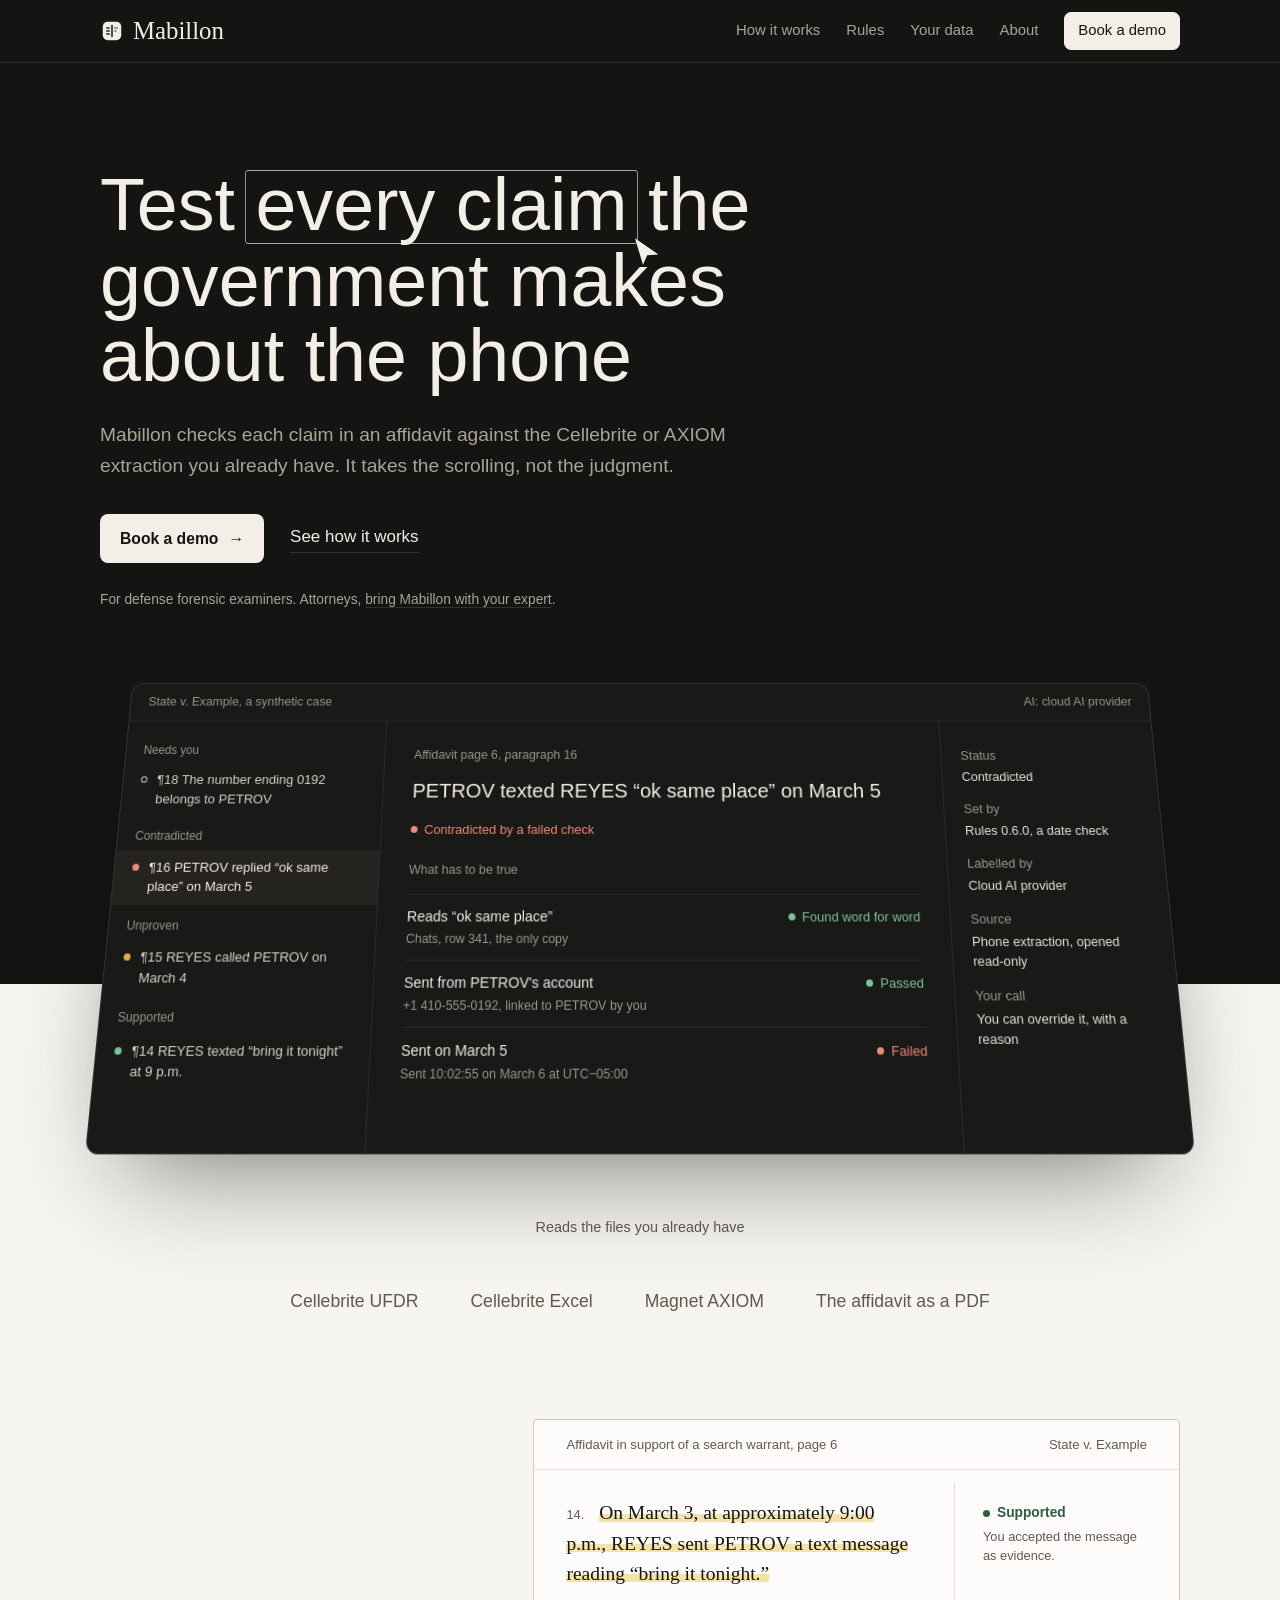
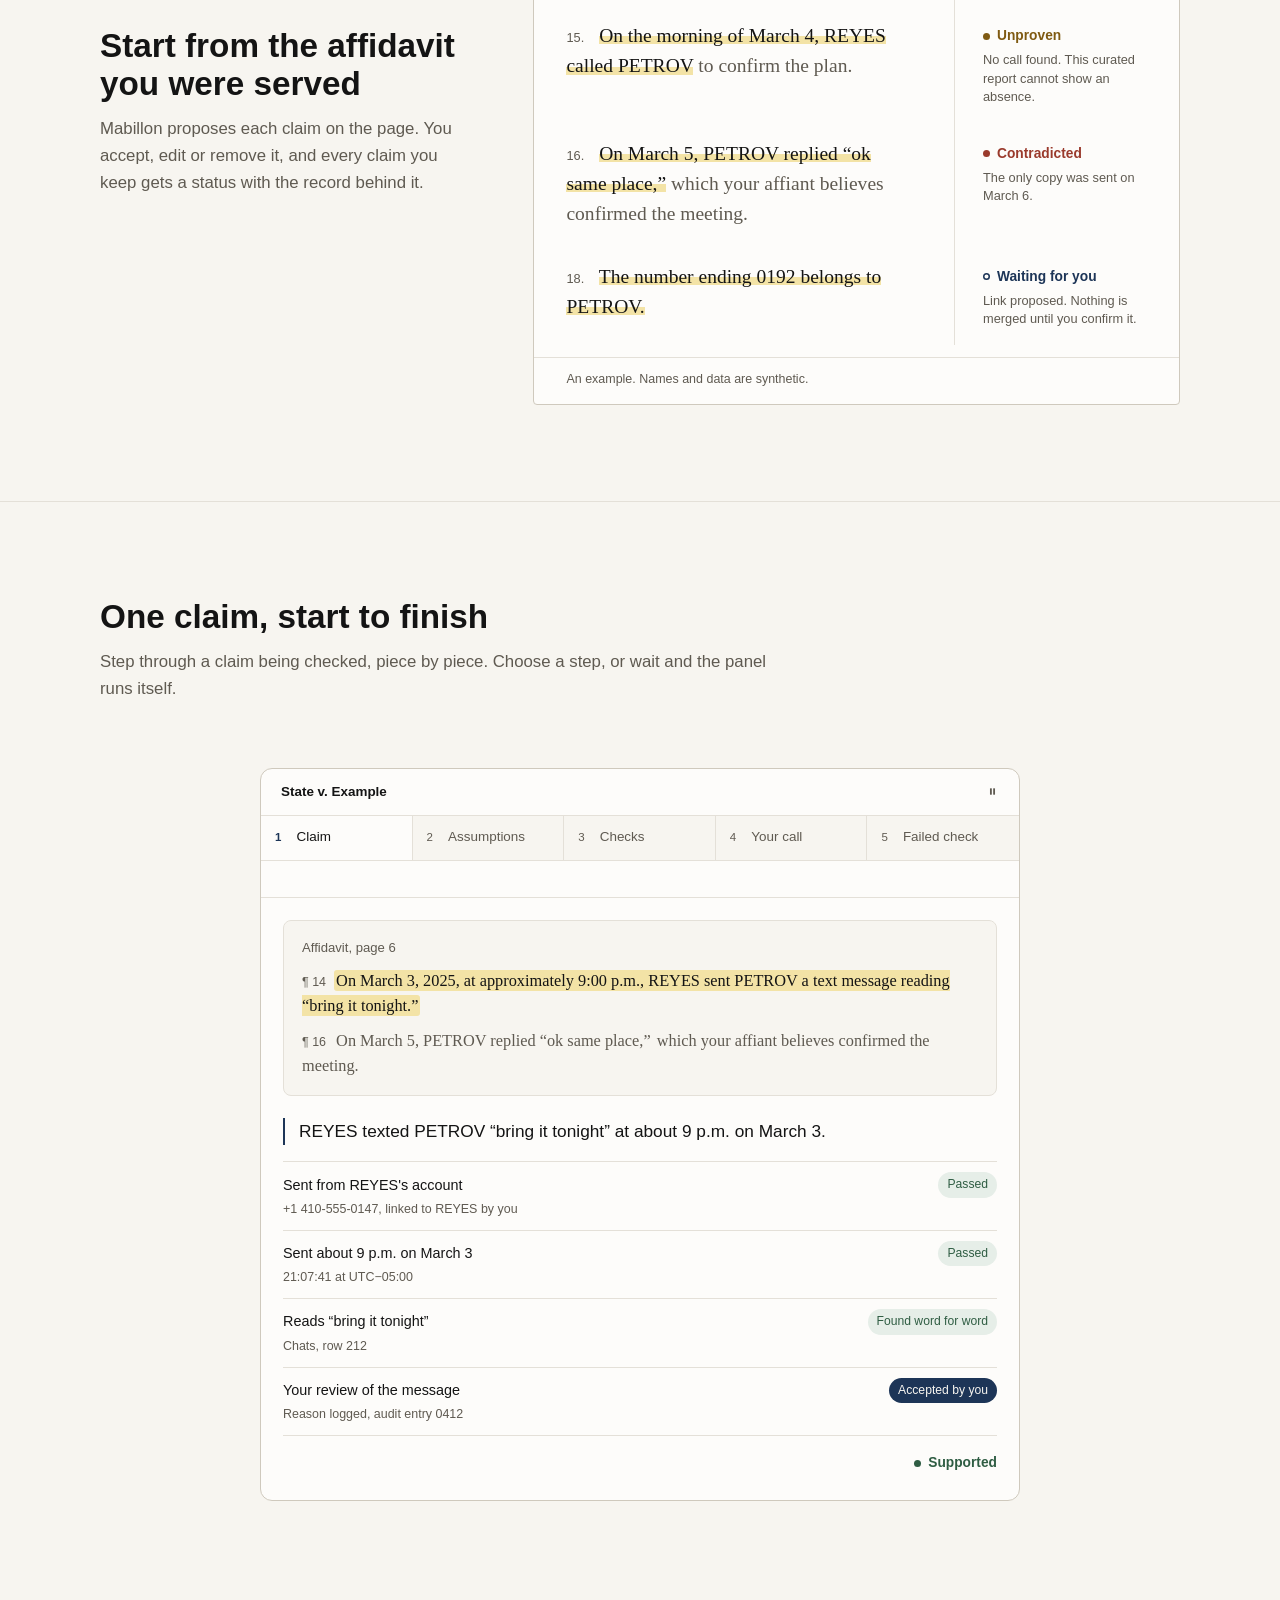
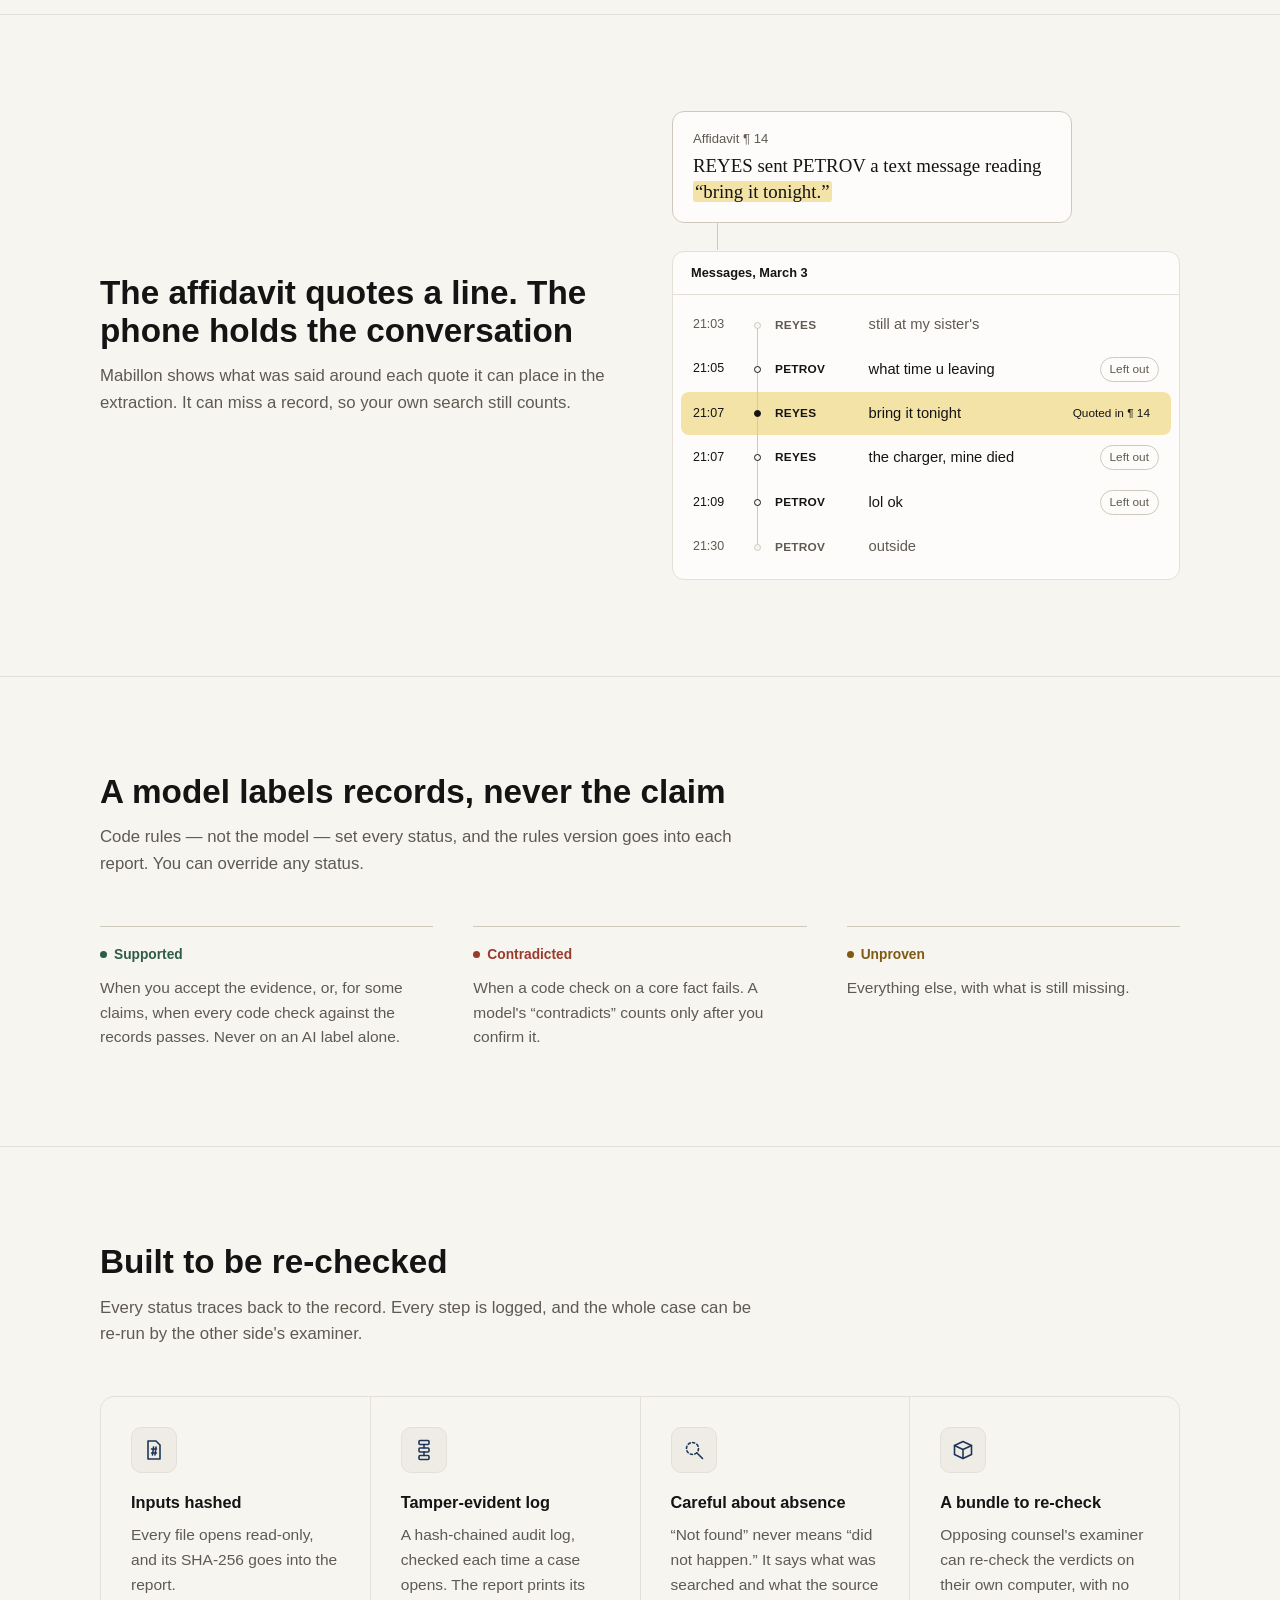
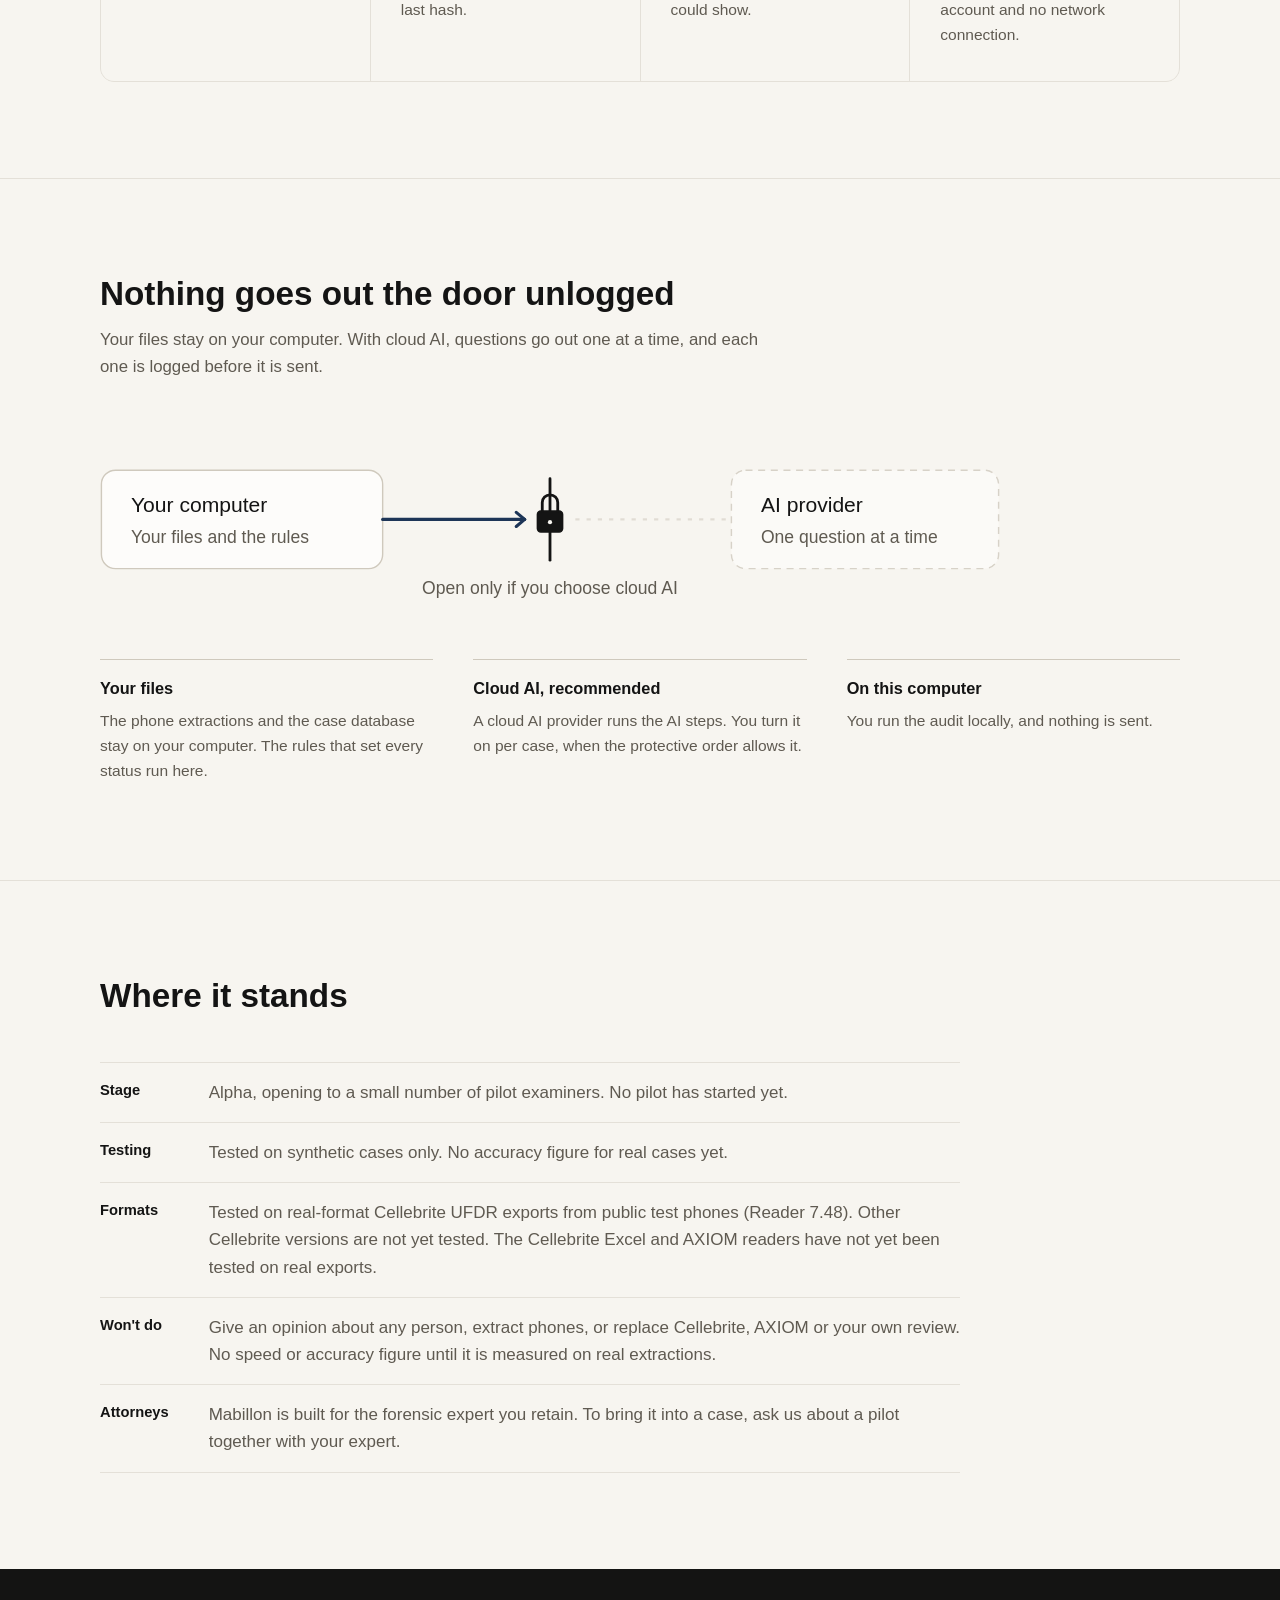
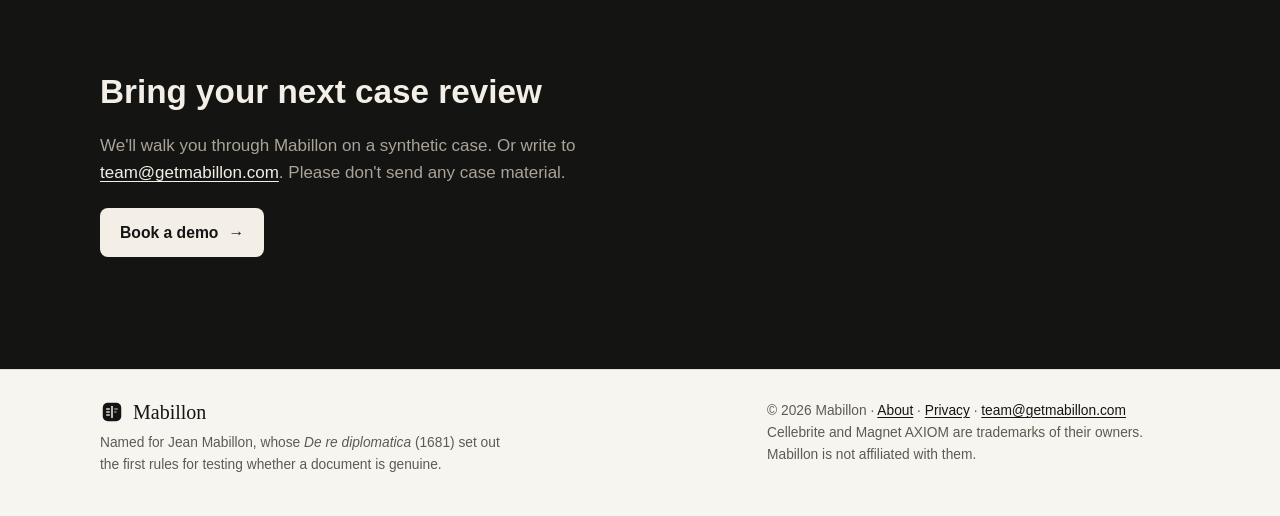
==== site/index.html @ 5424f66d "Site: shorter data section, no provider names, fix Supported card and step 4 Co-Authored-By: Claude " ====
<!doctype html>
<html lang="en">
<head>
<meta charset="utf-8">
<meta name="viewport" content="width=device-width, initial-scale=1, viewport-fit=cover">
<title>Mabillon</title>
<meta name="description" content="Mabillon checks each claim in an affidavit against the Cellebrite or AXIOM extraction you already have. It takes the scrolling, not the judgment. For defense forensic examiners.">
<meta name="color-scheme" content="light">
<meta property="og:title" content="Mabillon">
<meta property="og:description" content="A verification layer for defense forensic examiners. It takes the scrolling, not the judgment.">
<meta property="og:type" content="website">
<meta property="og:url" content="https://getmabillon.com/">
<link rel="canonical" href="https://getmabillon.com/">
<link rel="icon" href="favicon.svg" type="image/svg+xml">
<link rel="preload" href="fonts/instrument-serif-latin-400-normal.woff2" as="font" type="font/woff2" crossorigin>
<link rel="preload" href="fonts/ibm-plex-sans-latin-wght-normal.woff2" as="font" type="font/woff2" crossorigin>
<link rel="stylesheet" href="styles.css?v=53c163c2">
<script src="main.js?v=2be88125" defer></script>
</head>
<body>
<header class="site-head">
  <div class="wrap">
    <a class="wordmark" href="./" aria-label="Mabillon home"><svg class="mark" viewBox="0 0 24 24" aria-hidden="true" fill="none"><rect class="page" x="2.75" y="2.75" width="18.5" height="18.5" rx="5"/><path class="ln" d="M12 6.5v11" stroke-width="1.5" stroke-linecap="round"/><path class="ln" d="M6.75 9h2.5M6.75 12h2.5M6.75 15h2.5" stroke-width="1.5" stroke-linecap="round" opacity="0.9"/><path class="ln" d="M14.75 9h2.5M14.75 12h1.25" stroke-width="1.5" stroke-linecap="round" opacity="0.55"/></svg>Mabillon</a>
    <nav class="site-nav" aria-label="Main">
      <a class="hide-sm" href="#how">How it works</a>
      <a class="hide-sm" href="#rules">Rules</a>
      <a class="hide-sm" href="#data">Your data</a>
      <a class="hide-sm" href="about.html">About</a>
      <a class="cta-sm" href="demo.html">Book a demo</a>
    </nav>
  </div>
</header>

<main>
  <section class="hero">
    <div class="wrap">
      <div class="hero-copy">
        <h1 class="blur-in"><span class="w">Test</span> <span class="ph"><span class="w">every</span> <span class="w">claim</span></span> <span class="w">the</span> <span class="w">government</span> <span class="w">makes</span> <span class="w">about</span> <span class="w">the</span> <span class="w">phone</span></h1>
        <p class="lede">Mabillon checks each claim in an affidavit against the Cellebrite or AXIOM extraction
          you already have. It takes the scrolling, not the judgment.</p>
        <div class="actions">
          <a class="button magnet" href="demo.html">Book a demo <span aria-hidden="true">→</span></a>
          <a class="link" href="#how">See how it works</a>
        </div>
        <p class="audience-note">For defense forensic examiners. Attorneys, <a href="#status">bring Mabillon with your expert</a>.</p>
      </div>
      <figure class="app-win reveal" aria-label="The Mabillon review screen on an example case: paragraph 16 is contradicted because the only copy of the message was sent a day later. Example data.">
        <div class="app-bar"><span>State v. Example, a synthetic case</span><span>AI: cloud AI provider</span></div>
        <div class="app-body">
          <div class="app-list" aria-hidden="true">
            <p class="grp">Needs you</p>
            <p class="row"><i class="dot wait"></i>¶18 The number ending 0192 belongs to PETROV</p>
            <p class="grp">Contradicted</p>
            <p class="row sel"><i class="dot con"></i>¶16 PETROV replied “ok same place” on March 5</p>
            <p class="grp">Unproven</p>
            <p class="row"><i class="dot unp"></i>¶15 REYES called PETROV on March 4</p>
            <p class="grp">Supported</p>
            <p class="row"><i class="dot sup"></i>¶14 REYES texted “bring it tonight” at 9 p.m.</p>
          </div>
          <div class="app-main">
            <p class="app-ref">Affidavit page 6, paragraph 16</p>
            <p class="app-claim">PETROV texted REYES “ok same place” on March 5</p>
            <p class="app-verdict"><em class="status con">Contradicted by a failed check</em></p>
            <p class="app-ref">What has to be true</p>
            <ul class="chk">
              <li><span>Reads “ok same place”</span><em class="status sup">Found word for word</em><small>Chats, row 341, the only copy</small></li>
              <li><span>Sent from PETROV's account</span><em class="status sup">Passed</em><small>+1 410-555-0192, linked to PETROV by you</small></li>
              <li class="bad"><span>Sent on March 5</span><em class="status con">Failed</em><small>Sent 10:02:55 on March 6 at UTC−05:00</small></li>
            </ul>
          </div>
          <dl class="app-props">
            <dt>Status</dt><dd>Contradicted</dd>
            <dt>Set by</dt><dd>Rules 0.6.0, a date check</dd>
            <dt>Labelled by</dt><dd>Cloud AI provider</dd>
            <dt>Source</dt><dd>Phone extraction, opened read-only</dd>
            <dt>Your call</dt><dd>You can override it, with a reason</dd>
          </dl>
        </div>
      </figure>
    </div>
  </section>

  <section class="band formats">
    <div class="wrap">
      <p>Reads the files you already have</p>
      <ul><li>Cellebrite UFDR</li><li>Cellebrite Excel</li><li>Magnet AXIOM</li><li>The affidavit as a PDF</li></ul>
    </div>
  </section>

  <section class="band split" id="affidavit">
    <div class="wrap">
      <div class="section-head reveal">
        <h2>Start from the affidavit you were served</h2>
        <p>Mabillon proposes each claim on the page. You accept, edit or remove it, and every claim you keep
          gets a status with the record behind it.</p>
      </div>
      <figure class="sheet reveal" aria-label="An example affidavit page with each claim marked and its status in the margin. Example data.">
        <div class="sheet-head"><span>Affidavit in support of a search warrant, page 6</span><span>State v. Example</span></div>
        <div class="sheet-body">
          <p class="para"><b>14.</b> <span class="said">On March 3, at approximately 9:00 p.m., REYES sent PETROV a text message reading “bring it tonight.”</span></p>
          <p class="note"><em class="status sup">Supported</em><small>You accepted the message as evidence.</small></p>
          <p class="para"><b>15.</b> <span class="said">On the morning of March 4, REYES called PETROV</span> to confirm the plan.</p>
          <p class="note"><em class="status unp">Unproven</em><small>No call found. This curated report cannot show an absence.</small></p>
          <p class="para"><b>16.</b> <span class="said">On March 5, PETROV replied “ok same place,”</span> which your affiant believes confirmed the meeting.</p>
          <p class="note"><em class="status con">Contradicted</em><small>The only copy was sent on March 6.</small></p>
          <p class="para"><b>18.</b> <span class="said">The number ending 0192 belongs to PETROV.</span></p>
          <p class="note"><em class="status wait">Waiting for you</em><small>Link proposed. Nothing is merged until you confirm it.</small></p>
        </div>
        <figcaption>An example. Names and data are synthetic.</figcaption>
      </figure>
    </div>
  </section>

  <section class="band" id="how">
    <div class="wrap">
      <div class="section-head reveal">
        <h2>One claim, start to finish</h2>
        <p>Step through a claim being checked, piece by piece. Choose a step, or wait and the panel runs itself.</p>
      </div>
      <figure class="panel walk" id="walk" aria-label="The Mabillon review screen checking an example claim, with example data">
        <div class="panel-bar">
          <span>State v. Example</span>
          <button class="walk-play" type="button" aria-label="Pause walkthrough" aria-pressed="false">
            <svg class="ico-bars" viewBox="0 0 12 12" aria-hidden="true" fill="currentColor"><rect x="3.25" y="2.5" width="2" height="7" rx="0.4"/><rect x="6.75" y="2.5" width="2" height="7" rx="0.4"/></svg>
            <svg class="ico-triangle" viewBox="0 0 12 12" aria-hidden="true" fill="currentColor"><path d="M3.6 2.2 L9.4 6 L3.6 9.8 Z"/></svg>
          </button>
        </div>
        <ol class="stepper" role="tablist" aria-label="Steps in the check">
          <li role="presentation"><button type="button" role="tab" id="walk-tab-1" aria-controls="walk-panel" aria-selected="true" tabindex="0" data-step="1" data-title="The claim" data-desc="Mabillon reads the affidavit and proposes its claims one at a time. You accept, edit or remove each one."><span class="n">1</span><span class="label">Claim</span></button></li>
          <li role="presentation"><button type="button" role="tab" id="walk-tab-2" aria-controls="walk-panel" aria-selected="false" tabindex="-1" data-step="2" data-title="Assumptions" data-desc="Each claim is split into the facts it depends on: who sent it, when, and what it said."><span class="n">2</span><span class="label">Assump&shy;tions</span></button></li>
          <li role="presentation"><button type="button" role="tab" id="walk-tab-3" aria-controls="walk-panel" aria-selected="false" tabindex="-1" data-step="3" data-title="Checks" data-desc="Code checks the sender, the time and the time zone. Any quote is matched word for word. A model labels records, never the claim."><span class="n">3</span><span class="label">Checks</span></button></li>
          <li role="presentation"><button type="button" role="tab" id="walk-tab-4" aria-controls="walk-panel" aria-selected="false" tabindex="-1" data-step="4" data-title="Your call" data-desc="No AI label makes a claim supported. Your decision and reason go into the audit log under your name."><span class="n">4</span><span class="label">Your call</span></button></li>
          <li role="presentation"><button type="button" role="tab" id="walk-tab-5" aria-controls="walk-panel" aria-selected="false" tabindex="-1" data-step="5" data-title="A failed check" data-desc="A failed check on a core fact contradicts the claim directly, with the check shown. You can still override it."><span class="n">5</span><span class="label">Failed check</span></button></li>
        </ol>
        <div class="walk-panel" id="walk-panel" role="tabpanel" aria-labelledby="walk-tab-1" tabindex="0">
          <div class="panel-caption" aria-live="polite"><h3></h3><p></p></div>
          <div class="panel-body">
            <div class="doc">
              <p class="muted small">Affidavit, page 6</p>
              <p><b>¶ 14</b> <mark data-on="1.15-5" class="lit">On March 3, 2025, at approximately 9:00 p.m., REYES sent PETROV a text message reading “bring it tonight.”</mark></p>
              <p><b>¶ 16</b> <mark data-on="5-">On March 5, PETROV replied “ok same place,”</mark> which your affiant believes confirmed the meeting.</p>
            </div>

            <div class="claim" data-on="1.4-5">
              <p class="claimtext">REYES texted PETROV “bring it tonight” at about 9 p.m. on March 3.</p>
              <ul class="rows" data-on="2-5">
                <li><span>Sent from REYES's account</span><span class="tag pre" data-on="2-3.1">To check</span><span class="tag sup" data-on="3.1-5">Passed</span><small data-on="3.1-5">+1 410-555-0147, linked to REYES by you</small></li>
                <li data-on="2.25-5"><span>Sent about 9 p.m. on March 3</span><span class="tag pre" data-on="2.25-3.3">To check</span><span class="tag sup" data-on="3.3-5">Passed</span><small data-on="3.3-5">21:07:41 at UTC−05:00</small></li>
                <li data-on="2.5-5"><span>Reads “bring it tonight”</span><span class="tag pre" data-on="2.5-3.5">To check</span><span class="tag sup" data-on="3.5-5">Found word for word</span><small data-on="3.5-5">Chats, row 212</small></li>
                <li data-on="3.7-5"><span>Your review of the message</span><span class="tag unp pre" data-on="3.7-4.15">Waiting for you</span><span class="tag you" data-on="4.15-5">Accepted by you</span><small data-on="4.15-5">Reason logged, audit entry 0412</small></li>
              </ul>
              <div class="verdict" data-on="3.85-5">
                <span class="status unp pre" data-on="3.85-4.35">Unproven</span>
                <span class="status sup" data-on="4.35-5">Supported</span>
              </div>
            </div>

            <div class="claim pre" data-on="5-">
              <p class="claimtext">PETROV texted REYES “ok same place” on March 5.</p>
              <ul class="rows">
                <li data-on="5.15-"><span>Reads “ok same place”</span><span class="tag sup">Found word for word</span><small>Chats, row 341, the only copy</small></li>
                <li data-on="5.3-"><span>Sent from PETROV's account</span><span class="tag sup">Passed</span><small>+1 410-555-0192, linked to PETROV by you</small></li>
                <li data-on="5.45-" class="bad"><span>Sent on March 5</span><span class="tag con">Failed</span><small>Sent 10:02:55 on March 6 at UTC−05:00</small></li>
              </ul>
              <div class="verdict" data-on="5.6-"><span class="status con">Contradicted</span></div>
            </div>
          </div>
        </div>
      </figure>
    </div>
  </section>

  <section class="band split" id="context">
    <div class="wrap">
      <div class="section-head reveal">
        <h2 class="scrub"><span class="w">The</span> <span class="w">affidavit</span> <span class="w">quotes</span> <span class="w">a</span> <span class="w">line.</span> <span class="w">The</span> <span class="w">phone</span> <span class="w">holds</span> <span class="w">the</span> <span class="w">conversation</span></h2>
        <p>Mabillon shows what was said around each quote it can place in the extraction. It can miss a
          record, so your own search still counts.</p>
      </div>
      <figure class="convo reveal" aria-label="Example messages around a quote, with made-up data">
        <blockquote class="convo-quote">
          <p class="muted small">Affidavit ¶ 14</p>
          <p>REYES sent PETROV a text message reading <mark>“bring it tonight.”</mark></p>
        </blockquote>
        <div class="convo-window">
          <div class="convo-head"><span>Messages, March 3</span></div>
          <ol class="thread">
            <li><time>21:03</time><b>REYES</b><span>still at my sister's</span></li>
            <li class="left"><time>21:05</time><b>PETROV</b><span>what time u leaving</span><em>Left out</em></li>
            <li class="quoted"><time>21:07</time><b>REYES</b><span>bring it tonight</span><em>Quoted in ¶ 14</em></li>
            <li class="left"><time>21:07</time><b>REYES</b><span>the charger, mine died</span><em>Left out</em></li>
            <li class="left"><time>21:09</time><b>PETROV</b><span>lol ok</span><em>Left out</em></li>
            <li><time>21:30</time><b>PETROV</b><span>outside</span></li>
          </ol>
        </div>
      </figure>
    </div>
  </section>

  <section class="band" id="rules">
    <div class="wrap">
      <div class="section-head reveal">
        <h2>A model labels records, never the claim</h2>
        <p>Code rules — not the model — set every status, and the rules version goes into each report. You can override any status.</p>
      </div>
      <div class="cols three reveal">
        <div><span class="status sup">Supported</span><p>When you accept the evidence, or, for some claims, when every code check against the records passes. Never on an AI label alone.</p></div>
        <div><span class="status con">Contradicted</span><p>When a code check on a core fact fails. A model's “contradicts” counts only after you confirm it.</p></div>
        <div><span class="status unp">Unproven</span><p>Everything else, with what is still missing.</p></div>
      </div>
    </div>
  </section>

  <section class="band" id="scrutiny">
    <div class="wrap">
      <div class="section-head reveal">
        <h2>Built to be re-checked</h2>
        <p>Every status traces back to the record. Every step is logged, and the whole case can be re-run by the other side's examiner.</p>
      </div>
      <div class="proofs reveal">
        <div><svg class="icon" viewBox="0 0 24 24" aria-hidden="true"><path class="draw" pathLength="1" d="M6 3h8l4 4v14H6z"/><path class="draw" pathLength="1" d="M9.5 11h5M9.5 15h5M11.5 9l-1 8M14 9l-1 8"/></svg><h3>Inputs hashed</h3><p>Every file opens read-only, and its SHA-256 goes into the report.</p></div>
        <div><svg class="icon" viewBox="0 0 24 24" aria-hidden="true"><rect class="draw" pathLength="1" x="7" y="2.5" width="10" height="4" rx="1"/><rect class="draw" pathLength="1" x="7" y="10" width="10" height="4" rx="1"/><rect class="draw" pathLength="1" x="7" y="17.5" width="10" height="4" rx="1"/><path class="draw" pathLength="1" d="M12 6.5V10M12 14v3.5"/></svg><h3>Tamper-evident log</h3><p>A hash-chained audit log, checked each time a case opens. The report prints its last hash.</p></div>
        <div><svg class="icon" viewBox="0 0 24 24" aria-hidden="true"><circle cx="10.5" cy="10.5" r="6" stroke-dasharray="2.2 2.4"/><path class="draw" pathLength="1" d="M15 15l5.5 5.5"/></svg><h3>Careful about absence</h3><p>“Not found” never means “did not happen.” It says what was searched and what the source could show.</p></div>
        <div><svg class="icon" viewBox="0 0 24 24" aria-hidden="true"><path class="draw" pathLength="1" d="M3.5 7.5L12 3.5l8.5 4v9L12 20.5l-8.5-4z"/><path class="draw" pathLength="1" d="M3.5 7.5L12 11.5l8.5-4M12 11.5v9"/></svg><h3>A bundle to re-check</h3><p>Opposing counsel's examiner can re-check the verdicts on their own computer, with no account and no network connection.</p></div>
      </div>
    </div>
  </section>

  <section class="band" id="data">
    <div class="wrap">
      <div class="section-head reveal">
        <h2>Nothing goes out the door unlogged</h2>
        <p>Your files stay on your computer. With cloud AI, questions go out one at a time, and each one is logged before it is sent.</p>
      </div>
      <figure class="flow-diagram reveal" aria-label="The phone extractions and the case database stay on your computer. Questions go to the cloud AI provider one at a time, and only for a case where you choose cloud AI.">
        <svg viewBox="0 0 640 130" aria-hidden="true">
          <rect class="box" x="1" y="30" width="200" height="70" rx="10"/>
          <text x="22" y="60">Your computer</text>
          <text class="sub box-sub" x="22" y="82">Your files and the rules</text>

          <path class="trace" d="M201 65 H302"/>
          <path class="trace-stop" d="M296 60 L302 65 L296 70"/>

          <line class="gate-bar" x1="320" y1="36" x2="320" y2="94"/>
          <g class="lock">
            <rect class="lock-body" x="311" y="59" width="18" height="15" rx="2.5"/>
            <path class="lock-shackle" d="M314.5 59 v-6 a5.5 5.5 0 0 1 11 0 v6"/>
            <circle class="lock-keyhole" cx="320" cy="67" r="1.5"/>
          </g>
          <text class="sub gate-label" x="320" y="118" text-anchor="middle">Open only if you choose cloud AI</text>

          <path class="wire-beyond" d="M338 65 H449"/>

          <rect class="box cloud" x="449" y="30" width="190" height="70" rx="10"/>
          <text x="470" y="60">AI provider</text>
          <text class="sub box-sub" x="470" y="82">One question at a time</text>
        </svg>
      </figure>
      <div class="cols three reveal">
        <div><h3>Your files</h3><p>The phone extractions and the case database stay on your computer. The rules that set every status run here.</p></div>
        <div><h3>Cloud AI, recommended</h3><p>A cloud AI provider runs the AI steps. You turn it on per case, when the protective order allows it.</p></div>
        <div><h3>On this computer</h3><p>You run the audit locally, and nothing is sent.</p></div>
      </div>
    </div>
  </section>

  <section class="band" id="status">
    <div class="wrap">
      <div class="section-head reveal">
        <h2>Where it stands</h2>
      </div>
      <dl class="facts reveal">
        <dt>Stage</dt><dd>Alpha, opening to a small number of pilot examiners. No pilot has started yet.</dd>
        <dt>Testing</dt><dd>Tested on synthetic cases only. No accuracy figure for real cases yet.</dd>
        <dt>Formats</dt><dd>Tested on real-format Cellebrite UFDR exports from public test phones (Reader 7.48). Other Cellebrite versions are not yet tested. The Cellebrite Excel and AXIOM readers have not yet been tested on real exports.</dd>
        <dt>Won't do</dt><dd>Give an opinion about any person, extract phones, or replace Cellebrite, AXIOM or your own review. No speed or accuracy figure until it is measured on real extractions.</dd>
        <dt>Attorneys</dt><dd>Mabillon is built for the forensic expert you retain. To bring it into a case, ask us about a pilot together with your expert.</dd>
      </dl>
    </div>
  </section>

  <section class="band cta ink" id="pilot">
    <div class="wrap">
      <h2>Bring your next case review</h2>
      <p>We'll walk you through Mabillon on a synthetic case. Or write to <a class="addr" href="mailto:team@getmabillon.com">team@getmabillon.com</a>.
        Please don't send any case material.</p>
      <a class="button magnet" href="demo.html">Book a demo <span aria-hidden="true">→</span></a>
    </div>
  </section>
</main>

<footer class="site-foot">
  <div class="wrap">
    <div>
      <a class="wordmark" href="./"><svg class="mark" viewBox="0 0 24 24" aria-hidden="true" fill="none"><rect class="page" x="2.75" y="2.75" width="18.5" height="18.5" rx="5"/><path class="ln" d="M12 6.5v11" stroke-width="1.5" stroke-linecap="round"/><path class="ln" d="M6.75 9h2.5M6.75 12h2.5M6.75 15h2.5" stroke-width="1.5" stroke-linecap="round" opacity="0.9"/><path class="ln" d="M14.75 9h2.5M14.75 12h1.25" stroke-width="1.5" stroke-linecap="round" opacity="0.55"/></svg>Mabillon</a>
      <p>Named for Jean Mabillon, whose <i>De re diplomatica</i> (1681) set out the first rules for testing whether a document is genuine.</p>
    </div>
    <p>© 2026 Mabillon · <a href="about.html">About</a> · <a href="privacy.html">Privacy</a> · <a class="addr" href="mailto:team@getmabillon.com">team@getmabillon.com</a><br>
      Cellebrite and Magnet AXIOM are trademarks of their owners. Mabillon is not affiliated with them.</p>
  </div>
</footer>
</body>
</html>
---- site/styles.css ----
/* Layout: the app's palette (warm paper, ink, navy, verdict colors) kept quiet. One text face (IBM Plex
   Sans) for headlines and text, at normal tracking and without closing periods; Instrument Serif only
   for the wordmark and for quoted affidavit text. The dark hero shows the review screen on one claim;
   below it, an affidavit page has its claims marked and given statuses, and the walkthrough steps
   through one claim's check. */
@font-face { font-family: "Instrument Serif"; font-style: normal; font-weight: 400; font-display: swap; src: url("fonts/instrument-serif-latin-400-normal.woff2") format("woff2"); }
@font-face { font-family: "IBM Plex Sans"; font-style: normal; font-weight: 100 700; font-display: swap; src: url("fonts/ibm-plex-sans-latin-wght-normal.woff2") format("woff2"); }

:root {
  --bg: #f7f5f0;
  --card: #fdfcfa;
  --panel: #efece5;
  --fg: #141414;
  --muted: #5f5a51;
  --line: #e4e0d8;
  --line-strong: #cfc9bd;
  --accent: #1d3557;
  --accent-fg: #f7f5f0;
  --hl: #f3e3a6;
  --sup: #2f5d43; --sup-bg: #e6eee8;
  --con: #9a3a2c; --con-bg: #f4e5e1;
  --unp: #7f5a12; --unp-bg: #f5ecd6;
  --serif: "Instrument Serif", "Iowan Old Style", "Palatino Linotype", Palatino, Georgia, serif;
  --sans: "IBM Plex Sans", -apple-system, BlinkMacSystemFont, "Segoe UI", Helvetica, Arial, sans-serif;
  --ease: cubic-bezier(.22, 1, .36, 1);
  --ink: #141413; --ink-fg: #f3efe7; --ink-muted: #a9a398; --ink-line: #33312c;
  --measure: 62ch;
  --wide: 1120px;
}
/* One look in every system theme: the near-black header, hero and closing band against the light
   paper page. Dark mode is not followed, so the contrast stays the same for everyone. */
:root { color-scheme: light; }

*, *::before, *::after { box-sizing: border-box; }
html { -webkit-text-size-adjust: 100%; scroll-behavior: smooth; }
body { margin: 0; background: var(--bg); color: var(--fg); font: 400 1.0625rem/1.6 var(--sans); text-rendering: optimizeLegibility; overflow-x: hidden; }
a { color: var(--accent); text-underline-offset: 0.18em; }
:focus-visible { outline: 2px solid var(--accent); outline-offset: 3px; border-radius: 2px; }
h1, h2 { font-family: var(--sans); font-weight: 600; line-height: 1.12; letter-spacing: 0; text-wrap: balance; margin: 0; }
h1 { font-size: clamp(2.2rem, 4.4vw, 3.4rem); }
h2 { font-size: clamp(1.6rem, 2.6vw, 2.1rem); }
h3 { font: 600 1.02rem/1.35 var(--sans); margin: 0; }
p { margin: 0; }
.wrap { max-width: var(--wide); margin-inline: auto; padding-left: max(20px, env(safe-area-inset-left, 0px)); padding-right: max(20px, env(safe-area-inset-right, 0px)); }
.eyebrow, .muted { color: var(--muted); }
.eyebrow { font-size: 0.9rem; }
.small { font-size: 0.82rem; }
.addr { white-space: nowrap; }
.button { display: inline-flex; align-items: center; background: var(--accent); color: var(--accent-fg); padding: 12px 20px; border-radius: 8px; font-weight: 600; font-size: 0.98rem; text-decoration: none; transition: opacity 0.15s var(--ease); }
.button:hover { opacity: 0.88; }
.link { color: var(--fg); font-weight: 500; text-decoration: none; border-bottom: 1px solid var(--line-strong); padding-bottom: 2px; }
.link:hover { border-color: var(--fg); }

/* Header */
.site-head { position: sticky; top: env(safe-area-inset-top, 0px); z-index: 20; background: var(--ink); color: var(--ink-fg); border-bottom: 1px solid var(--ink-line); }
body::before { content: ""; position: fixed; inset: 0 0 auto; height: env(safe-area-inset-top, 0px); z-index: 21; background: var(--ink); }
.site-head .wrap { display: flex; align-items: center; gap: 16px 28px; padding-block: 12px; flex-wrap: wrap; }
.wordmark { display: inline-flex; align-items: center; gap: 9px; color: var(--fg); text-decoration: none; font: 400 1.55rem/1 var(--serif); }
.mark { width: 24px; height: 24px; flex: none; }
.mark .page { fill: var(--fg); }
.mark .ln { stroke: var(--bg); }
.site-nav { display: flex; gap: 6px 26px; flex-wrap: wrap; font-size: 0.93rem; margin-left: auto; align-items: center; }
.site-nav a { color: var(--muted); text-decoration: none; }
.site-nav a:hover { color: var(--fg); }
/* Small text links keep their look but get a hit area of at least 44px tall, drawn invisibly. */
.site-nav a, .link, .audience-note a, .site-foot a, .fine a, .addr, .wordmark { position: relative; }
.site-nav a::after, .link::after, .audience-note a::after, .site-foot a::after, .fine a::after, .addr::after, .wordmark::after { content: ""; position: absolute; inset: -14px -4px; }
.site-nav .cta-sm { color: var(--fg); border: 1px solid var(--line-strong); padding: 6px 13px; border-radius: 7px; font-weight: 500; }
/* The header sits on ink, like the hero below it */
.site-head .wordmark { color: var(--ink-fg); }
.site-head .mark .page { fill: var(--ink-fg); }
.site-head .mark .ln { stroke: var(--ink); }
.site-head .site-nav a { color: var(--ink-muted); }
.site-head .site-nav a:hover { color: var(--ink-fg); }
.site-head .site-nav .cta-sm { color: var(--ink); background: var(--ink-fg); border-color: var(--ink-fg); }
.site-head :focus-visible { outline-color: var(--ink-fg); }

/* Hero */
/* Hero: the pitch on ink, and one affidavit page laid on it that runs over into the paper below */
.hero { background: var(--ink); color: var(--ink-fg); }
.hero > .wrap { padding-block: 104px 0; display: grid; grid-template-columns: minmax(0, 1fr); gap: 72px; }
.hero-copy { display: grid; gap: 26px; justify-items: start; }
.hero h1 { font-weight: 450; font-size: clamp(2.6rem, 5.8vw, 4.6rem); line-height: 1.03; max-width: 13em; }
.hero .lede { color: var(--ink-muted); }
.hero .button { background: var(--ink-fg); color: var(--ink); gap: 10px; }
.hero .button span { transition: transform 0.2s var(--ease); }
.hero .button:hover { opacity: 1; }
.hero .button:hover span { transform: translateX(3px); }
.hero .link { color: var(--ink-fg); border-color: var(--ink-line); }
.hero .link:hover { border-color: var(--ink-fg); }
.hero .audience-note, .hero .audience-note a { color: var(--ink-muted); }
.hero .audience-note a { text-decoration-color: var(--ink-line); }
.hero .audience-note a:hover { color: var(--ink-fg); }
.hero :focus-visible { outline-color: var(--ink-fg); }
.hero + .band { border-top: 0; padding-top: calc(160px + 72px); }

/* Hero window: the review screen on one claim, drawn in HTML. It sits on the dark band and runs
   into the light page below. When it comes into view the checks resolve one by one, the failed
   one last, and then the claim gets its status. */
.app-win { position: relative; margin: 0 0 -160px; border: 1px solid var(--ink-line); border-radius: 12px; overflow: hidden;
  background: #191917; color: var(--ink-fg); font-size: 0.9rem; line-height: 1.45; box-shadow: 0 40px 100px -40px rgb(0 0 0 / 0.6);
  --w-line: #2c2a26; --w-dim: #9a958b; --w-sup: #7cc597; --w-con: #ee8a76; --w-unp: #dfae4f; }
.app-win p { margin: 0; }
.app-win em { font-style: normal; }
.app-bar { display: flex; justify-content: space-between; gap: 16px; padding: 10px 18px; border-bottom: 1px solid var(--w-line); font-size: 0.8rem; color: var(--w-dim); }
.app-body { display: grid; grid-template-columns: 17rem minmax(0, 1fr) 14rem; min-height: 420px; }
.app-list { border-right: 1px solid var(--w-line); padding: 10px 0 16px; font-size: 0.84rem; }
.app-list .grp { padding: 12px 18px 4px; font-size: 0.76rem; color: var(--w-dim); }
.app-list .row { display: flex; gap: 10px; padding: 8px 18px; color: #d8d3c9; }
.app-list .row.sel { background: #24231f; color: var(--ink-fg); }
.app-list .dot { flex: none; width: 7px; height: 7px; margin-top: 0.45em; border-radius: 50%; background: currentColor; }
.app-list .dot.sup { color: var(--w-sup); } .app-list .dot.con { color: var(--w-con); } .app-list .dot.unp { color: var(--w-unp); }
.app-list .dot.wait { color: var(--w-dim); background: none; box-shadow: inset 0 0 0 1.5px currentColor; }
.app-main { display: grid; gap: 14px; align-content: start; padding: 26px 30px 30px; min-width: 0; }
.app-ref { font-size: 0.8rem; color: var(--w-dim); }
.app-claim { font-size: 1.3rem; line-height: 1.35; font-weight: 450; }
.app-verdict { margin-bottom: 8px !important; }
.app-win .status { font-size: 0.82rem; font-weight: 500; }
.app-win .status.sup { color: var(--w-sup); } .app-win .status.con { color: var(--w-con); } .app-win .status.unp { color: var(--w-unp); }
.chk { list-style: none; margin: 0; padding: 0; }
.chk li { display: grid; grid-template-columns: minmax(0, 1fr) auto; gap: 2px 16px; padding: 11px 0; border-top: 1px solid var(--w-line); }
.chk small { grid-column: 1 / -1; font-size: 0.78rem; color: var(--w-dim); }
.app-props { margin: 0; padding: 26px 20px; border-left: 1px solid var(--w-line); display: grid; gap: 3px; align-content: start; font-size: 0.82rem; }
.app-props dt { color: var(--w-dim); margin-top: 11px; } .app-props dt:first-child { margin-top: 0; }
.app-props dd { margin: 0; color: #e8e3d9; }
.js .app-win.reveal { opacity: 1; transform: none; }
.js .app-win .chk em, .js .app-win .chk small, .js .app-win .app-verdict, .js .app-props dd:first-of-type { opacity: 0; transition: opacity 0.5s var(--ease); }
.js .app-win .chk li.bad { transition: background-color 0.6s var(--ease); }
.js .app-win.in .chk em, .js .app-win.in .chk small, .js .app-win.in .app-verdict, .js .app-win.in .app-props dd:first-of-type { opacity: 1; }
.js .app-win.in .chk li:nth-child(1) em, .js .app-win.in .chk li:nth-child(1) small { transition-delay: 0.5s; }
.js .app-win.in .chk li:nth-child(2) em, .js .app-win.in .chk li:nth-child(2) small { transition-delay: 1s; }
.js .app-win.in .chk li:nth-child(3) em, .js .app-win.in .chk li:nth-child(3) small { transition-delay: 1.6s; }
.js .app-win.in .app-verdict, .js .app-win.in .app-props dd:first-of-type { transition-delay: 2.2s; }

/* The affidavit section gives the page more room than its heading */
#affidavit > .wrap { grid-template-columns: minmax(0, 4fr) minmax(0, 7fr); }
#affidavit .sheet-body { grid-template-columns: minmax(0, 1fr) 14rem; }

/* Motion borrowed from React Bits patterns, written as plain CSS and script for this static page.
   The hero headline comes into focus word by word; the claim list in the hero window arrives in
   order; "Book a demo" leans toward the pointer; one heading lights up word by word as it scrolls
   through the screen. Reduced motion turns all of it off and shows the finished state. */
.blur-in .w { animation: blur-in 0.9s var(--ease) both; }
@keyframes blur-in { from { opacity: 0; filter: blur(12px); } }
.blur-in .ph .w:nth-child(1) { animation-delay: 0.07s; } .blur-in .ph .w:nth-child(2) { animation-delay: 0.14s; }
.blur-in > .w:nth-child(3) { animation-delay: 0.21s; }
.blur-in > .w:nth-child(4) { animation-delay: 0.28s; }
.blur-in > .w:nth-child(5) { animation-delay: 0.35s; }
.blur-in > .w:nth-child(6) { animation-delay: 0.42s; }
.blur-in > .w:nth-child(7) { animation-delay: 0.49s; }
.blur-in > .w:nth-child(8) { animation-delay: 0.56s; }
.blur-in > .w:nth-child(9) { animation-delay: 0.63s; }
/* "every claim" then gets a frame drawn around it, with a small pointer at its corner
   (from Aceternity's pointer highlight) */
.ph { position: relative; display: inline-block; }
.ph::before { content: ""; position: absolute; inset: 0.04em -0.14em -0.02em; border: 1.5px solid var(--ink-muted); border-radius: 3px;
  animation: ph-draw 0.9s var(--ease) 1.05s both; }
.ph::after { content: ""; position: absolute; right: -0.42em; bottom: -0.3em; width: 0.32em; height: 0.36em; background: var(--ink-fg);
  clip-path: polygon(0 0, 100% 62%, 52% 64%, 34% 100%); animation: ph-point 0.5s var(--ease) 1.8s both; }
@keyframes ph-draw { from { clip-path: inset(0 100% 100% 0); } to { clip-path: inset(0 0 0 0); } }
@keyframes ph-point { from { opacity: 0; transform: translate(-0.3em, -0.3em); } }
.hero .lede, .hero .actions, .hero .audience-note { animation: rise-in 0.9s var(--ease) 0.55s both; }
.hero .actions { animation-delay: 0.7s; } .hero .audience-note { animation-delay: 0.8s; }
@keyframes rise-in { from { opacity: 0; transform: translateY(10px); } }
.js .app-win .app-list p { opacity: 0; transform: translateY(8px) scale(0.98); transition: opacity 0.5s var(--ease), transform 0.5s var(--ease); }
.js .app-win.in .app-list p { opacity: 1; transform: none; }
.js .app-win.in .app-list p:nth-child(2) { transition-delay: 0.06s; } .js .app-win.in .app-list p:nth-child(3) { transition-delay: 0.12s; }
.js .app-win.in .app-list p:nth-child(4) { transition-delay: 0.18s; } .js .app-win.in .app-list p:nth-child(5) { transition-delay: 0.24s; }
.js .app-win.in .app-list p:nth-child(6) { transition-delay: 0.3s; } .js .app-win.in .app-list p:nth-child(7) { transition-delay: 0.36s; }
.js .app-win.in .app-list p:nth-child(8) { transition-delay: 0.42s; }
/* The hero window's tilt, set from main.js as the page scrolls (from Aceternity's container scroll) */
.hero > .wrap { perspective: 1400px; }
.hero .app-win { transform-origin: 50% 0; will-change: transform; }
/* Start tilted in CSS, at the angle the script sets for the first screen, so the window does not
   snap from flat to tilted when the script runs. */
@media (min-width: 961px) and (prefers-reduced-motion: no-preference) {
  .hero .app-win, .js .hero .app-win.reveal { transform: rotateX(16deg) scale(0.94); }
}
.magnet { transition: transform 0.4s var(--ease), opacity 0.2s; will-change: transform; }
.js .scrub .w { opacity: 0.2; transition: opacity 0.35s linear; }
.js .scrub .w.lit { opacity: 1; }

/* The file formats Mabillon reads, as plain names under the hero window */
.band.formats { padding-bottom: 8px; }
.band.formats + .band { border-top: 0; }
.formats > .wrap { justify-items: center; gap: 18px; text-align: center; }
.formats p { margin: 0; font-size: 0.9rem; color: var(--muted); }
.formats ul { list-style: none; margin: 0; padding: 0; display: flex; flex-wrap: wrap; justify-content: center; gap: 12px 52px; font-size: 1.1rem; font-weight: 500; color: var(--muted); }

/* Closing call to action on the same dark band as the hero */
.band.cta.ink { background: var(--ink); color: var(--ink-fg); border-top: 0; }
.cta.ink p { color: var(--ink-muted); }
.cta.ink .addr { color: var(--ink-fg); }
.cta.ink .button { background: var(--ink-fg); color: var(--ink); gap: 10px; }
.cta.ink .button span { transition: transform 0.2s var(--ease); }
.cta.ink .button:hover { opacity: 1; }
.cta.ink .button:hover span { transform: translateX(3px); }
.cta.ink :focus-visible { outline-color: var(--ink-fg); }
.lede { font-size: clamp(1.08rem, 1.5vw, 1.2rem); color: var(--muted); max-width: 34em; }
.actions { display: flex; gap: 14px 26px; align-items: center; flex-wrap: wrap; margin-top: 6px; }

.audience-note { font-size: 0.86rem; color: var(--muted); }
.audience-note a { color: var(--muted); text-decoration: underline; text-decoration-color: var(--line-strong); text-underline-offset: 0.22em; }
.audience-note a:hover { color: var(--fg); text-decoration-color: var(--fg); }

/* Hero sheet: a page of the affidavit with each claim marked, and the examiner's status for it in
   the margin. Serif here is the government's document; everything Mabillon says is in the sans. */
.sheet { margin: 0; background: var(--card); border: 1px solid var(--line-strong); border-radius: 4px; }
.sheet-head { display: flex; justify-content: space-between; gap: 4px 24px; flex-wrap: wrap; padding: 14px 32px; border-bottom: 1px solid var(--line); font-size: 0.82rem; color: var(--muted); }
.sheet-body { display: grid; grid-template-columns: minmax(0, 1fr) 17rem; padding: 12px 0; }
.sheet .para { padding: 16px 40px 16px 32px; font: 400 1.22rem/1.55 var(--serif); color: var(--muted); border-right: 1px solid var(--line); }
.sheet .para b { font: 500 0.8rem var(--sans); margin-right: 10px; }
.sheet .said { color: var(--fg); background: linear-gradient(var(--hl), var(--hl)) no-repeat 0 88% / 100% 40%; }
.sheet .note { display: grid; gap: 4px; align-content: start; padding: 20px 28px 16px; }
.sheet .note em { font-style: normal; }
.sheet .note small { font-size: 0.8rem; line-height: 1.45; color: var(--muted); }
.sheet figcaption { padding: 12px 32px 14px; border-top: 1px solid var(--line); font-size: 0.78rem; color: var(--muted); }
/* When the sheet comes into view, each claim is marked and then gets its status, in order: the
   sequence is the pitch. */
.js .sheet.reveal { opacity: 1; transform: none; }
.js .sheet .said { background-size: 0% 40%; transition: background-size 0.7s var(--ease); }
.js .sheet .note { opacity: 0; transform: translateY(4px); transition: opacity 0.45s var(--ease), transform 0.45s var(--ease); }
.js .sheet.in .said { background-size: 100% 40%; }
.js .sheet.in .note { opacity: 1; transform: none; }
.js .sheet .para:nth-child(1) .said { transition-delay: 0.2s; }
.js .sheet .note:nth-child(2) { transition-delay: 0.7s; }
.js .sheet .para:nth-child(3) .said { transition-delay: 0.9s; }
.js .sheet .note:nth-child(4) { transition-delay: 1.4s; }
.js .sheet .para:nth-child(5) .said { transition-delay: 1.6s; }
.js .sheet .note:nth-child(6) { transition-delay: 2.1s; }
.js .sheet .para:nth-child(7) .said { transition-delay: 2.3s; }
.js .sheet .note:nth-child(8) { transition-delay: 2.8s; }

/* Sections */
section[id] { scroll-margin-top: 96px; }
.band { border-top: 1px solid var(--line); padding-block: 96px; }
.band > .wrap { display: grid; gap: 48px; }
.section-head { display: grid; gap: 14px; max-width: 42rem; }
.section-head p { color: var(--muted); font-size: 1.05rem; }

/* The walk is a case-file plate: one centered panel with a numbered step strip up top. The
   examiner steps through at their pace with the row of tabs or the arrow keys; autoplay just
   suggests the rhythm and yields the moment the pointer or focus enters. */
.panel { margin-inline: auto; max-width: 760px; background: var(--card); border: 1px solid var(--line-strong); border-radius: 12px; overflow: hidden; }
.panel-bar { display: flex; justify-content: space-between; align-items: center; gap: 10px 16px; padding: 10px 14px 10px 20px; border-bottom: 1px solid var(--line); font-size: 0.84rem; font-weight: 600; }

/* The pause/play button: a small persistent affordance, so the autoplay never feels like a demo
   reel playing at the examiner. WCAG 2.2.2 wants this reachable, not hidden behind hover. */
.walk-play { all: unset; display: inline-flex; align-items: center; justify-content: center; position: relative; width: 26px; height: 26px; border-radius: 50%; color: var(--muted); cursor: pointer; transition: color 0.2s var(--ease), background-color 0.2s var(--ease); }
.walk-play:hover { color: var(--fg); background: color-mix(in srgb, var(--fg) 8%, transparent); }
.walk-play:focus-visible { outline: 2px solid var(--accent); outline-offset: 2px; }
.walk-play::before { content: ""; position: absolute; inset: -9px; }
.walk-play svg { width: 11px; height: 11px; }
.walk-play[hidden] { display: none; }
.walk-play .ico-triangle { display: none; }
.walk-play[aria-pressed="true"] .ico-bars { display: none; }
.walk-play[aria-pressed="true"] .ico-triangle { display: inline-block; }

.stepper { list-style: none; margin: 0; padding: 0; display: grid; grid-template-columns: repeat(5, minmax(0, 1fr)); background: var(--bg); border-bottom: 1px solid var(--line); }
.stepper li { border-right: 1px solid var(--line); min-width: 0; }
.stepper li:last-child { border-right: 0; }
.stepper button { all: unset; position: relative; box-sizing: border-box; display: flex; align-items: baseline; gap: 10px; width: 100%; min-height: 44px; padding: 12px 14px; font: 500 0.84rem/1.3 var(--sans); color: var(--muted); cursor: pointer; transition: background-color 0.2s var(--ease), color 0.2s var(--ease); }
.stepper .n { font-variant-numeric: tabular-nums; font-size: 0.72rem; letter-spacing: 0.08em; color: var(--muted); min-width: 1em; transition: color 0.2s var(--ease); }
.stepper .label { overflow: hidden; text-overflow: ellipsis; white-space: nowrap; }
.stepper button:hover { background: var(--card); color: var(--fg); }
.stepper button:focus-visible { outline: 2px solid var(--accent); outline-offset: -3px; border-radius: 2px; }
.stepper button[data-done="true"] { color: var(--fg); }
.stepper button[aria-selected="true"] { background: var(--card); color: var(--fg); }
.stepper button[aria-selected="true"] .n { color: var(--accent); font-weight: 600; }
/* Progress underline: fills left-to-right as autoplay walks through the active step. Completed
   steps carry a muted line as a done-marker; the active step's bar is accent-colored. */
.stepper button::after { content: ""; position: absolute; left: 0; right: 0; bottom: 0; height: 2px; background: var(--line-strong); transform: scaleX(var(--p, 0)); transform-origin: left; transition: transform 0.12s linear; }
.stepper button[data-done="true"]::after { transform: scaleX(1); }
.stepper button[aria-selected="true"]::after { background: var(--accent); }

.walk-panel { display: grid; }
.walk-panel:focus-visible { outline: 2px solid var(--accent); outline-offset: -2px; }

.panel-caption { display: grid; gap: 4px; padding: 16px 22px; border-bottom: 1px solid var(--line); background: var(--card); }
.panel-caption h3 { font: 600 1.1rem/1.3 var(--sans); color: var(--fg); }
.panel-caption p { font-size: 0.9rem; color: var(--muted); max-width: 48em; }

.panel-body { display: grid; gap: 22px; padding: 22px 22px 26px; min-height: 360px; align-content: start; }
.doc { display: grid; gap: 10px; padding: 16px 18px; background: var(--bg); border: 1px solid var(--line); border-radius: 8px; }
.doc p:not(.small) { font: 400 1.02rem/1.55 var(--serif); color: var(--muted); }
.doc b { font: 500 0.78rem var(--sans); margin-right: 4px; }
.doc mark { background: transparent; color: inherit; border-radius: 3px; padding: 1px 2px; transition: background-color 0.4s var(--ease), color 0.4s var(--ease); }
.panel.live .doc mark.on, .panel:not(.live) .doc mark.lit { background: var(--hl); color: var(--fg); }
.claim { display: grid; gap: 16px; }
.claimtext { font-size: 1.08rem; font-weight: 500; padding-left: 14px; border-left: 2px solid var(--accent); }
.rows { list-style: none; margin: 0; padding: 0; border-top: 1px solid var(--line); }
.rows li { display: grid; grid-template-columns: minmax(0, 1fr) auto; gap: 2px 12px; padding: 10px 0; border-bottom: 1px solid var(--line); font-size: 0.9rem; align-items: center; }
.rows small { grid-column: 1 / -1; color: var(--muted); font-size: 0.78rem; font-variant-numeric: tabular-nums; overflow-wrap: anywhere; }
.tag { font-size: 0.76rem; font-weight: 500; padding: 3px 9px; border-radius: 999px; background: var(--panel); color: var(--muted); white-space: nowrap; }
.tag.sup { background: var(--sup-bg); color: var(--sup); }
.tag.con { background: var(--con-bg); color: var(--con); }
.tag.unp { background: var(--unp-bg); color: var(--unp); }
.tag.you { background: var(--accent); color: var(--accent-fg); }
.verdict { display: flex; justify-content: flex-end; }
.status { display: inline-flex; align-items: center; gap: 7px; font-size: 0.86rem; font-weight: 600; }
.status::before { content: ""; flex: none; width: 7px; height: 7px; border-radius: 50%; background: currentColor; }
.status.sup { color: var(--sup); } .status.con { color: var(--con); } .status.unp { color: var(--unp); }
.status.wait { color: var(--accent); }
.status.wait::before { background: transparent; box-shadow: inset 0 0 0 1.5px currentColor; }

/* Blinking caret the first time the claim types itself out. */
.walk-caret { display: inline-block; width: 2px; height: 1.05em; margin-left: 2px; vertical-align: -0.15em; background: var(--accent); animation: blink 1s steps(1) infinite; }
@keyframes blink { 50% { opacity: 0; } }

/* Walkthrough states. With the script, only the current step's parts show; without it, the
   finished first claim shows. */
.panel.live [data-on]:not(mark):not(.on) { display: none; }
.panel:not(.live) .pre { display: none; }
.panel.live .panel-body .on:not(mark) { animation: rise 0.35s var(--ease) both; }
@keyframes rise { from { opacity: 0; transform: translateY(4px); } }

/* Context */
.split > .wrap { grid-template-columns: minmax(0, 1fr) minmax(0, 1fr); align-items: center; gap: 64px; }
/* The quote, then the conversation it came from. On reveal the rows arrive in order, the quoted
   line lights up with the affidavit's words, and then the left-out lines are marked. */
.convo { margin: 0; display: grid; justify-items: stretch; }
.convo-quote { margin: 0; position: relative; justify-self: start; max-width: 25rem; display: grid; gap: 4px; padding: 16px 20px; background: var(--card); border: 1px solid var(--line-strong); border-radius: 12px; }
.convo-quote p:last-child { font: 400 1.18rem/1.4 var(--serif); }
.convo-quote mark { background: var(--hl); color: inherit; border-radius: 3px; padding: 0 2px; transition: background-color 0.3s var(--ease); }
.convo-quote::after { content: ""; position: absolute; left: 44px; top: 100%; width: 1px; height: 28px; background: var(--line-strong); transform-origin: top; transition: transform 0.6s var(--ease) 0.35s; }
.convo-window { margin-top: 28px; background: var(--card); border: 1px solid var(--line); border-radius: 12px; overflow: hidden; }
.convo-head { display: flex; justify-content: space-between; gap: 10px; padding: 11px 18px; border-bottom: 1px solid var(--line); font-size: 0.8rem; font-weight: 600; }
.convo-head .muted { font-weight: 400; }
.thread { list-style: none; margin: 0; padding: 8px 8px 10px; display: grid; gap: 0; position: relative; }
.thread li { position: relative; display: grid; grid-template-columns: 3.2em 7px 5.4em minmax(0, 1fr) auto; gap: 14px; align-items: center; padding: 10px 12px; border-radius: 8px; font-size: 0.92rem; color: var(--muted); transition: background-color 0.6s var(--ease), color 0.6s var(--ease); }
.thread li::after { content: ""; position: absolute; left: calc(12px + 3.2em + 14px + 3px); top: 0; bottom: 0; width: 1px; background: var(--line-strong); }
.thread li:first-child::after { top: 50%; }
.thread li:last-child::after { bottom: 50%; }
.thread li::before { content: ""; position: relative; z-index: 1; grid-column: 2; grid-row: 1; width: 7px; height: 7px; border-radius: 50%; background: var(--bg); border: 1px solid var(--line-strong); transition: background-color 0.6s var(--ease), border-color 0.6s var(--ease); }
.thread time { grid-column: 1; grid-row: 1; font-size: 0.78rem; font-variant-numeric: tabular-nums; }
.thread b { grid-column: 3; font-size: 0.74rem; font-weight: 600; letter-spacing: 0.02em; }
.thread span { grid-column: 4; }
.thread em { grid-column: 5; font-style: normal; font-size: 0.74rem; font-weight: 500; white-space: nowrap; padding: 2px 9px; border-radius: 999px; transition: opacity 0.5s var(--ease); }
.thread .quoted { background: var(--hl); color: var(--fg); }
.thread .quoted::before { background: var(--fg); border-color: var(--fg); }
.thread .left { color: var(--fg); }
.thread .left::before { border-color: var(--fg); }
.thread .left em { color: var(--muted); border: 1px solid var(--line-strong); }
.js .convo-quote mark { background: transparent; }
.js .convo.in .convo-quote mark { background: var(--hl); }
.js .convo .convo-quote::after { transform: scaleY(0); }
.js .convo.in .convo-quote::after { transform: scaleY(1); }
.js .convo .thread li { opacity: 0; transform: translateY(6px); transition: opacity 0.6s var(--ease), transform 0.6s var(--ease), background-color 0.6s var(--ease), color 0.6s var(--ease); }
.js .convo.in .thread li { opacity: 1; transform: none; }
.js .convo .thread li:nth-child(1) { transition-delay: 0.4s; }
.js .convo .thread li:nth-child(2) { transition-delay: 0.47s; }
.js .convo .thread li:nth-child(3) { transition-delay: 0.54s, 0.54s, 1.05s, 1.05s; }
.js .convo .thread li:nth-child(4) { transition-delay: 0.61s; }
.js .convo .thread li:nth-child(5) { transition-delay: 0.68s; }
.js .convo .thread li:nth-child(6) { transition-delay: 0.75s; }
.js .convo .thread .quoted { background: transparent; }
.js .convo.in .thread .quoted { background: var(--hl); }
.js .convo .thread em { opacity: 0; }
.js .convo.in .thread .quoted em { opacity: 1; transition-delay: 1.15s; }
.js .convo.in .thread .left em { opacity: 1; transition-delay: 1.6s; }

/* What makes a status checkable: a ruled sheet of six, each with a line icon that draws in */
.proofs { display: grid; grid-template-columns: repeat(4, minmax(0, 1fr)); gap: 1px; background: var(--line); border: 1px solid var(--line); border-radius: 14px; overflow: hidden; }
.proofs > div { display: grid; gap: 10px; align-content: start; padding: 30px 30px 34px; background: var(--bg); transition: background-color 0.4s var(--ease); }
.proofs > div:hover { background: var(--card); }
.proofs p { color: var(--muted); font-size: 0.97rem; }
.proofs .icon { width: 46px; height: 46px; padding: 10px; margin-bottom: 8px; border-radius: 10px; background: var(--panel); border: 1px solid var(--line); fill: none; stroke: var(--accent); stroke-width: 1.6; stroke-linecap: round; stroke-linejoin: round; }
.js .proofs.reveal { opacity: 1; transform: none; }
.js .proofs > div { opacity: 0; transform: translateY(10px); transition: opacity 0.8s var(--ease), transform 0.8s var(--ease), background-color 0.4s var(--ease); }
.js .proofs.in > div { opacity: 1; transform: none; }
.js .proofs .draw { stroke-dasharray: 1; stroke-dashoffset: 1; transition: stroke-dashoffset 1.2s var(--ease); }
.js .proofs.in .draw { stroke-dashoffset: 0; }
.js .proofs > div:nth-child(2), .js .proofs > div:nth-child(2) .draw { transition-delay: 0.08s; }
.js .proofs > div:nth-child(3), .js .proofs > div:nth-child(3) .draw { transition-delay: 0.16s; }
.js .proofs > div:nth-child(4), .js .proofs > div:nth-child(4) .draw { transition-delay: 0.24s; }
.js .proofs.in > div:hover { transition-delay: 0s; }

/* Columns */
.cols { display: grid; gap: 36px 40px; }
.cols.three { grid-template-columns: repeat(3, minmax(0, 1fr)); }
.cols.two { grid-template-columns: repeat(2, minmax(0, 1fr)); max-width: 900px; }
.cols > div { position: relative; display: grid; gap: 10px; align-content: start; padding-top: 18px; }
.cols > div::before { content: ""; position: absolute; left: 0; right: 0; top: 0; height: 1px; background: var(--line-strong); transform-origin: left; }
.cols p { color: var(--muted); font-size: 0.97rem; }
.cols .status { justify-self: start; }

/* Data flow: the case stays on the left of a locked gate. The trace walks out of the computer,
   stops at the gate, and never crosses it. The path beyond the gate is drawn dim and dashed so
   the reader can read it as "possible only if you open the lock," not "flowing." */
.flow-diagram { margin: 0; max-width: 900px; }
.flow-diagram svg { display: block; width: 100%; height: auto; overflow: visible; }
.flow-diagram .box { fill: var(--card); stroke: var(--line-strong); stroke-width: 1; }
.flow-diagram .box.cloud { stroke-dasharray: 5 4; opacity: 0.78; }
.flow-diagram .trace { stroke: var(--accent); stroke-width: 2.25; stroke-linecap: round; fill: none; }
.flow-diagram .trace-stop { stroke: var(--accent); stroke-width: 2.25; stroke-linecap: round; stroke-linejoin: round; fill: none; }
.flow-diagram .gate-bar { stroke: var(--fg); stroke-width: 2; stroke-linecap: round; }
.flow-diagram .lock-body { fill: var(--fg); stroke: var(--fg); stroke-width: 1; }
.flow-diagram .lock-shackle { fill: none; stroke: var(--fg); stroke-width: 2; stroke-linecap: round; }
.flow-diagram .lock-keyhole { fill: var(--bg); }
.flow-diagram .wire-beyond { stroke: var(--line-strong); stroke-width: 1.5; stroke-dasharray: 3 5; fill: none; opacity: 0.55; }
.flow-diagram text { font: 500 15px var(--sans); fill: var(--fg); }
.flow-diagram text.sub { font-size: 12.5px; font-weight: 400; fill: var(--muted); }
.js .flow-diagram .trace { stroke-dasharray: 110; stroke-dashoffset: 110; transition: stroke-dashoffset 1.1s var(--ease) 0.25s; }
.js .flow-diagram.in .trace { stroke-dashoffset: 0; }
.js .flow-diagram .trace-stop { opacity: 0; transition: opacity 0.35s var(--ease) 1.3s; }
.js .flow-diagram.in .trace-stop { opacity: 1; }
.js .flow-diagram .lock { opacity: 0; transition: opacity 0.4s var(--ease) 1.4s; }
.js .flow-diagram.in .lock { opacity: 1; }

/* Sections play once when about a third is on screen (the script adds .js and .in) */
.js .reveal { opacity: 0; transform: translateY(14px); transition: opacity 0.9s var(--ease), transform 0.9s var(--ease); }
.js .reveal.in { opacity: 1; transform: none; }
.js .cols.reveal { transform: none; opacity: 1; }
.js .cols.reveal > div { opacity: 0; transform: translateY(14px); transition: opacity 0.9s var(--ease), transform 0.9s var(--ease); }
.js .cols.reveal > div::before { transform: scaleX(0); transition: transform 1.1s var(--ease); }
.js .cols.reveal.in > div { opacity: 1; transform: none; }
.js .cols.reveal.in > div::before { transform: scaleX(1); }
.js .cols.reveal > div:nth-child(2), .js .cols.reveal > div:nth-child(2)::before { transition-delay: 0.08s; }
.js .cols.reveal > div:nth-child(3), .js .cols.reveal > div:nth-child(3)::before { transition-delay: 0.16s; }
.js .cols.reveal > div:nth-child(4), .js .cols.reveal > div:nth-child(4)::before { transition-delay: 0.24s; }
.js .cols.reveal > div:nth-child(5), .js .cols.reveal > div:nth-child(5)::before { transition-delay: 0.32s; }
.js .cols.reveal > div:nth-child(6), .js .cols.reveal > div:nth-child(6)::before { transition-delay: 0.4s; }

/* Facts */
.facts { display: grid; grid-template-columns: max-content minmax(0, 1fr); margin: 0; max-width: 860px; border-top: 1px solid var(--line); }
.facts dt, .facts dd { padding: 16px 0; border-bottom: 1px solid var(--line); }
.facts dt { font-weight: 600; font-size: 0.92rem; padding-right: 40px; }
.facts dd { margin: 0; color: var(--muted); }

/* CTA */
.band.cta { padding-block: 104px 112px; }
.cta > .wrap { gap: 22px; justify-items: start; }
.cta p { color: var(--muted); max-width: 36em; }

/* Footer */
.site-foot { border-top: 1px solid var(--line); color: var(--muted); font-size: 0.86rem; }
.site-foot .wrap { padding-block: 30px 40px; display: flex; justify-content: space-between; gap: 18px 40px; flex-wrap: wrap; }
.site-foot p { max-width: 54ch; }
.site-foot a { color: var(--fg); }
.site-foot .wordmark { font-size: 1.25rem; margin-bottom: 8px; }

/* Prose pages */
.prose .wrap { padding-block: 72px 96px; }
.prose article { max-width: var(--measure); display: grid; gap: 18px; }
.prose h1 { font-size: clamp(2.1rem, 4.4vw, 3rem); }
.prose h2 { font-size: 1.4rem; margin-top: 20px; }
.prose ul { margin: 0; padding-left: 1.2em; display: grid; gap: 8px; }
.prose li, .prose p { color: var(--muted); }

@media (max-width: 960px) {
  .hero > .wrap { gap: 48px; padding-block: 72px 0; }
  .hero + .band { padding-top: calc(160px + 56px); }
  .app-body { grid-template-columns: 15rem minmax(0, 1fr); }
  .app-props { display: none; }
  .panel-body { padding: 20px; gap: 16px; min-height: 320px; }
  .split > .wrap, #affidavit > .wrap { grid-template-columns: minmax(0, 1fr); gap: 36px; }
  .cols.three, .proofs { grid-template-columns: repeat(2, minmax(0, 1fr)); }
  .band { padding-block: 72px; }
  .band.cta { padding-block: 80px 88px; }
}
@media (max-width: 760px) {
  .doc { gap: 6px; padding: 12px 14px; }
  .doc p:not(.small) { font-size: 0.92rem; line-height: 1.45; }
}
@media (max-width: 620px) {
  section[id] { scroll-margin-top: 128px; }
  .site-nav .hide-sm { display: none; }
  .hero > .wrap { padding-block: 56px 0; }
  .app-win { margin-bottom: -120px; }
  .app-body { grid-template-columns: minmax(0, 1fr); min-height: 0; }
  .app-list { display: none; }
  .app-main { padding: 18px 18px 22px; }
  .app-claim { font-size: 1.12rem; }
  .app-bar span:last-child { display: none; }
  .hero + .band { padding-top: calc(120px + 48px); }
  .formats ul { gap: 8px 28px; font-size: 1rem; }
  .stepper button { flex-direction: column; align-items: center; gap: 4px; padding: 10px 6px; }
  .stepper .n { font-size: 0.85rem; min-width: 0; }
  .stepper .label { font-size: 0.72rem; line-height: 1.15; letter-spacing: 0.01em; text-align: center; white-space: normal; overflow: visible; text-overflow: clip; max-width: 100%; }
  .panel-caption { padding: 14px 16px; }
  .panel-caption h3 { font-size: 1.18rem; }
  .flow-diagram text { font-size: 23px; }
  .flow-diagram text.gate-label { font-size: 21px; }
  .flow-diagram .box-sub { display: none; }
  .flow-diagram svg text:not(.sub) { transform: translateY(10px); }
  .sheet-head { padding: 12px 18px; }
  .sheet-body, #affidavit .sheet-body { grid-template-columns: minmax(0, 1fr); padding: 4px 0 8px; }
  .sheet .para { border-right: 0; padding: 14px 18px 4px; font-size: 1.08rem; }
  .sheet .note { padding: 4px 18px 14px; border-bottom: 1px solid var(--line); }
  .sheet .note:last-child { border-bottom: 0; }
  .sheet figcaption { padding: 10px 18px 12px; }
  .cols.three, .cols.two { grid-template-columns: minmax(0, 1fr); }
  .facts { grid-template-columns: minmax(0, 1fr); }
  .facts dt { border-bottom: 0; padding-bottom: 0; }
  .proofs { grid-template-columns: minmax(0, 1fr); }
  .proofs > div { padding: 24px 22px 26px; }
  .thread li { grid-template-columns: 3em 7px minmax(0, 1fr) auto; gap: 10px; }
  .thread li::after { left: calc(12px + 3em + 10px + 3px); }
  .thread b { display: none; }
  .thread span { grid-column: 3; }
  .thread em { grid-column: 4; }
}
@media (prefers-reduced-motion: reduce) {
  html { scroll-behavior: auto; }
  *, *::before, *::after { animation: none !important; transition: none !important; }
}

/* Book a demo */
.demo > .wrap { display: grid; grid-template-columns: minmax(0, 0.9fr) minmax(0, 1.1fr); gap: 72px; align-items: start; padding-block: 88px 104px; }
.demo-copy { display: grid; gap: 22px; align-content: start; padding-top: 12px; }
.demo-copy h1 { font-size: clamp(2.1rem, 4.2vw, 3.1rem); }
.demo-points { margin: 0; padding: 18px 0 0 1.1em; display: grid; gap: 10px; border-top: 1px solid var(--line); color: var(--muted); }
.fine { font-size: 0.88rem; color: var(--muted); }
.demo-form { background: var(--card); border: 1px solid var(--line-strong); border-radius: 12px; padding: 34px 34px 30px; display: grid; gap: 24px; min-width: 0; }
.demo-form h2 { font-size: clamp(1.4rem, 2.4vw, 1.75rem); }
.demo-form .row { display: grid; grid-template-columns: minmax(0, 1fr) minmax(0, 1fr); gap: 22px; }
.field { display: grid; gap: 6px; min-width: 0; }
.field span { font-size: 0.86rem; font-weight: 500; color: var(--muted); }
.field input, .field select, .field textarea { width: 100%; font: 400 1.02rem/1.5 var(--sans); color: var(--fg); background: var(--bg); border: 1px solid var(--line-strong); border-radius: 7px; padding: 9px 12px; min-height: 44px; transition: border-color 0.15s var(--ease); }
.field textarea { resize: vertical; min-height: 4.6em; }
.field select { appearance: none; -webkit-appearance: none; background-image: linear-gradient(45deg, transparent 50%, var(--muted) 50%), linear-gradient(135deg, var(--muted) 50%, transparent 50%); background-position: calc(100% - 17px) 55%, calc(100% - 12px) 55%; background-size: 5px 5px; background-repeat: no-repeat; cursor: pointer; }
.field select:invalid { color: var(--muted); }
.field select option { color: #141414; }
.field input::placeholder, .field textarea::placeholder { color: var(--muted); opacity: 0.7; }
.field input:focus, .field select:focus, .field textarea:focus { outline: none; border-color: var(--accent); }
.field input:focus-visible, .field select:focus-visible, .field textarea:focus-visible { box-shadow: 0 0 0 1px var(--accent); }
.trap { position: absolute; left: -10000px; width: 1px; height: 1px; overflow: hidden; }
.form-foot { display: flex; align-items: center; gap: 14px 22px; flex-wrap: wrap; }
.form-foot .button { border: 0; cursor: pointer; font-family: var(--sans); }
.form-foot .button:disabled { cursor: progress; opacity: 0.7; }
.form-error { padding: 12px 14px; border: 1px solid var(--con); border-left-width: 3px; border-radius: 7px; background: var(--con-bg); color: var(--fg); font-size: 0.95rem; }
.form-error[hidden] { display: none; }
.field [aria-invalid="true"] { border-color: var(--con); }
@media (max-width: 960px) {
  .demo > .wrap { grid-template-columns: minmax(0, 1fr); gap: 40px; padding-block: 56px 72px; }
}
@media (max-width: 620px) {
  .demo-form { padding: 24px 18px; }
  .demo-form .row { grid-template-columns: minmax(0, 1fr); }
}

/* About: the founders, one ruled row each, with a round photo */
.prose .people { list-style: none; margin: 14px 0 6px; padding: 0; display: grid; gap: 0; border-top: 1px solid var(--line); }
.people li { display: grid; grid-template-columns: 128px minmax(0, 1fr); gap: 28px; align-items: start; padding: 28px 0; border-bottom: 1px solid var(--line); }
.people img { width: 128px; height: 128px; border-radius: 50%; object-fit: cover; background: var(--panel); }
.people div { display: grid; gap: 6px; }
.prose .people h2 { margin-top: 4px; font-size: 1.3rem; color: var(--fg); }
.people .role { color: var(--fg); font-size: 0.95rem; font-weight: 500; margin-bottom: 4px; }
@media (max-width: 620px) {
  .people li { grid-template-columns: 88px minmax(0, 1fr); gap: 18px; }
  .people img { width: 88px; height: 88px; }
}
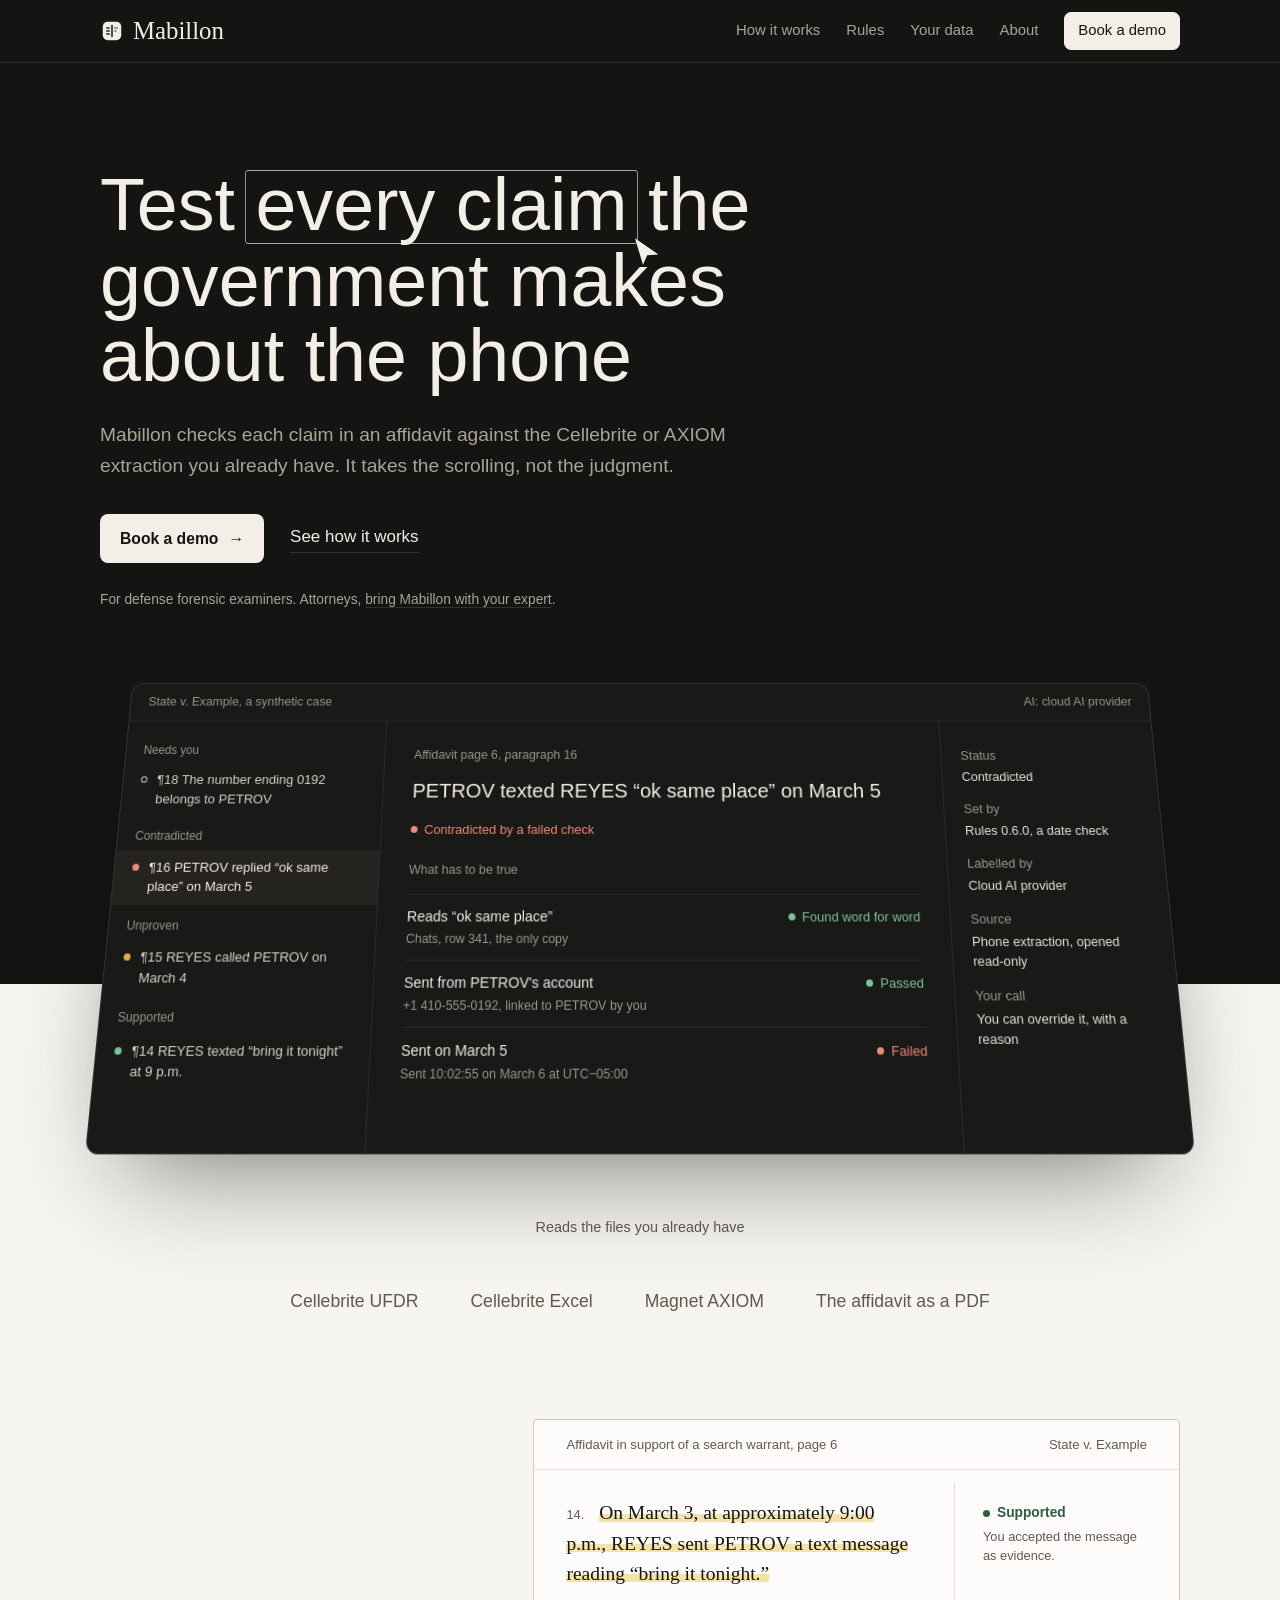
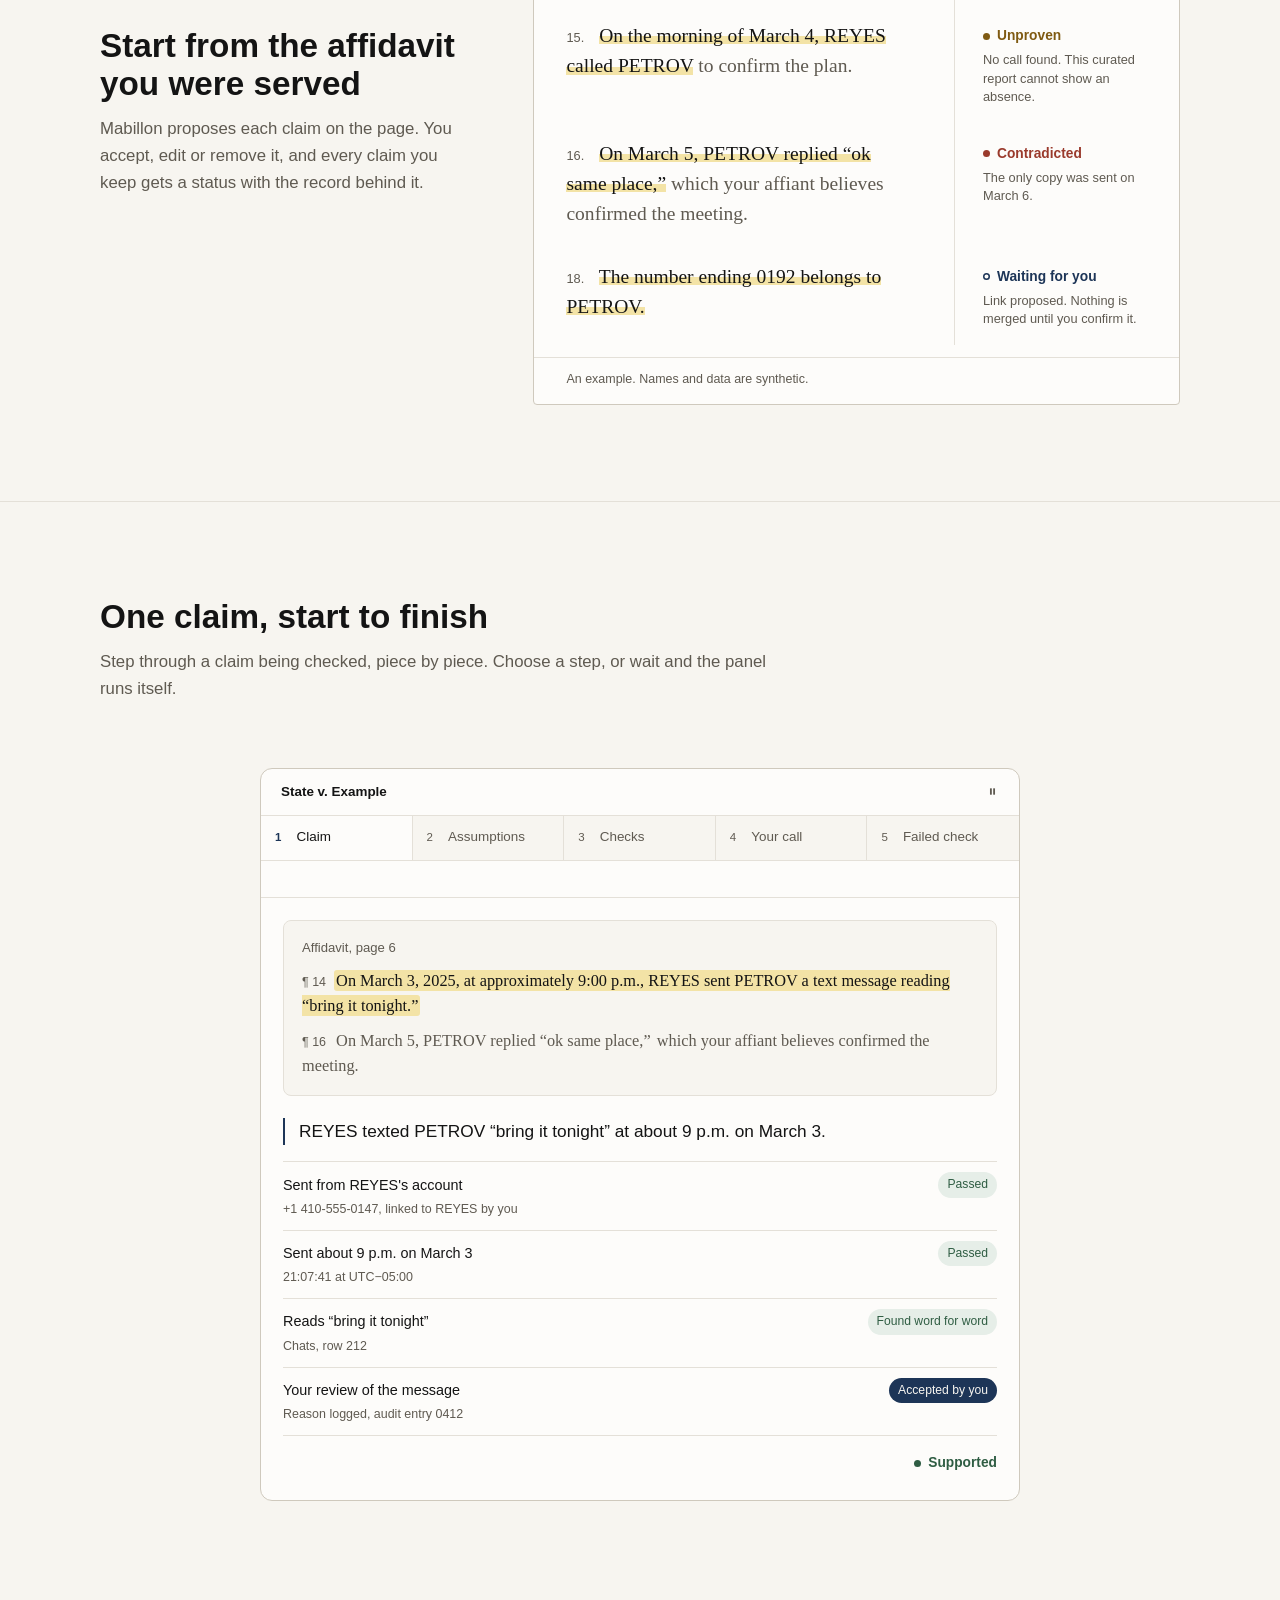
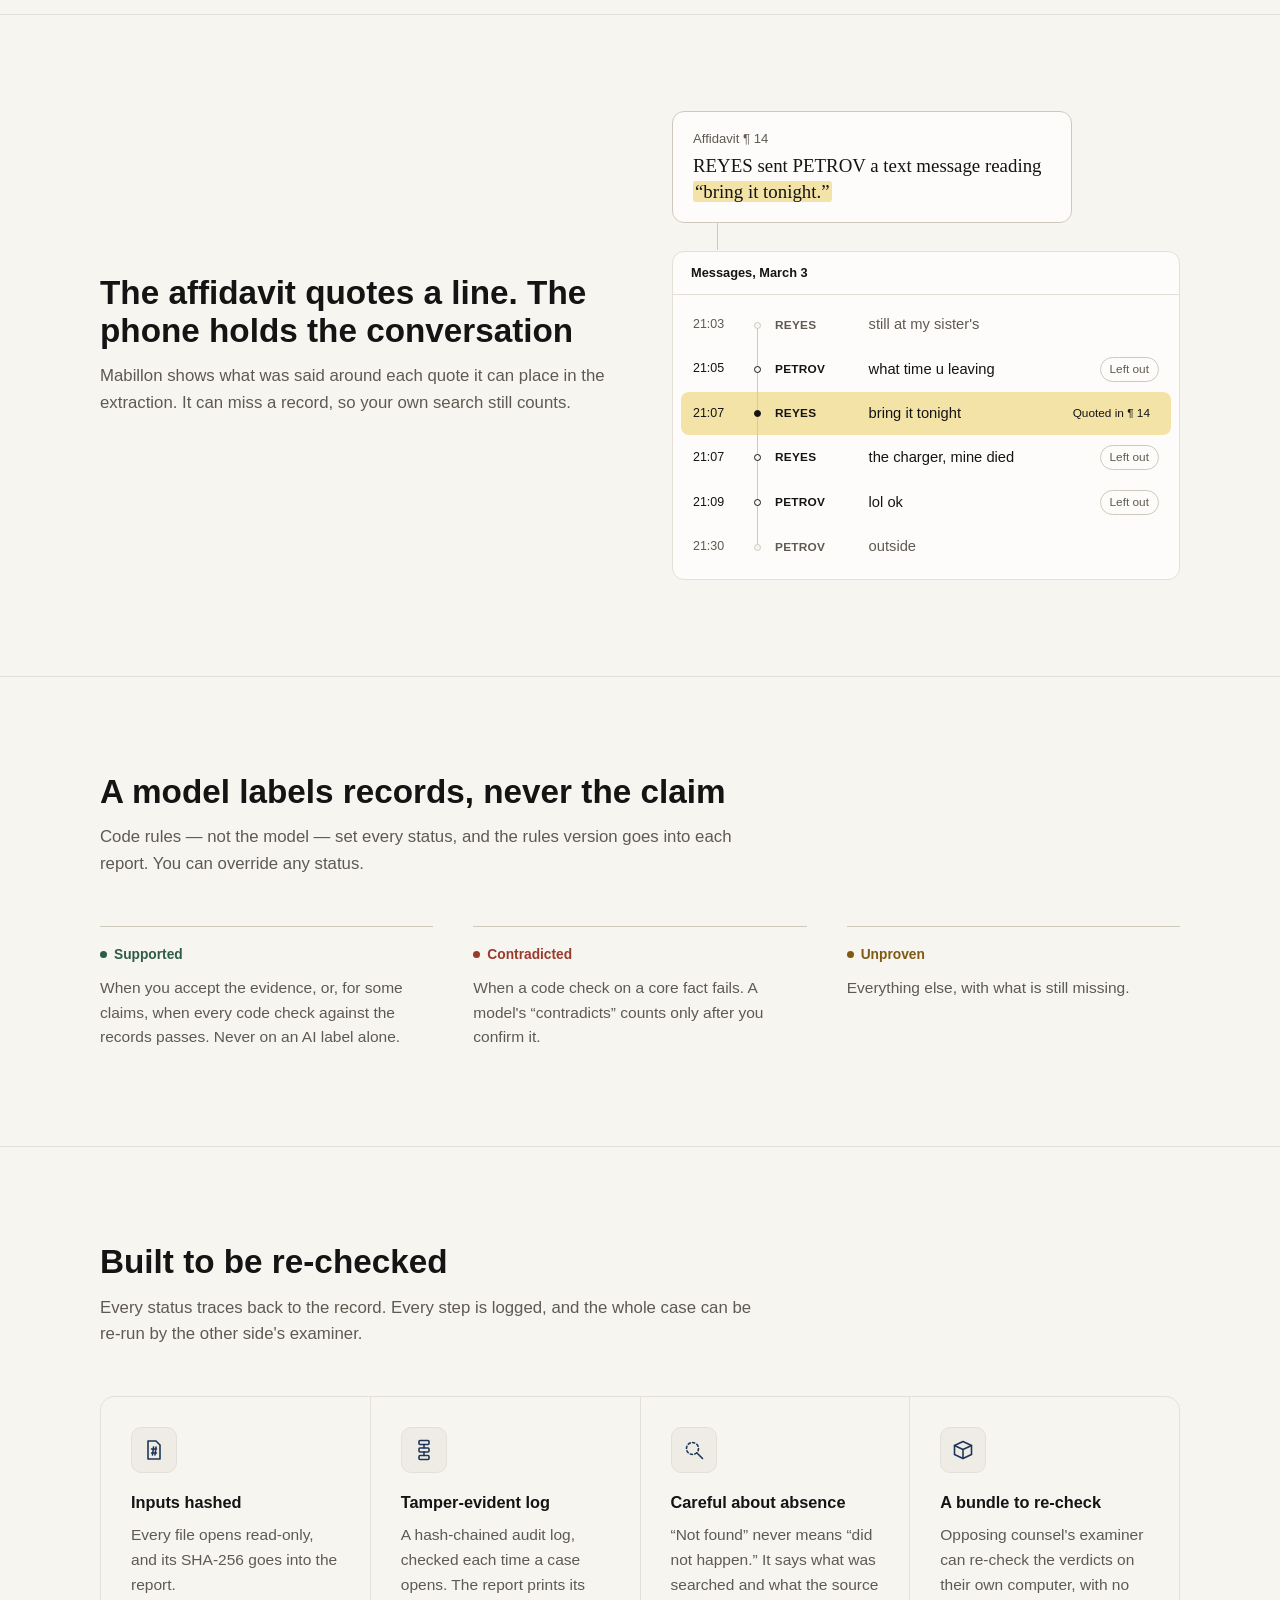
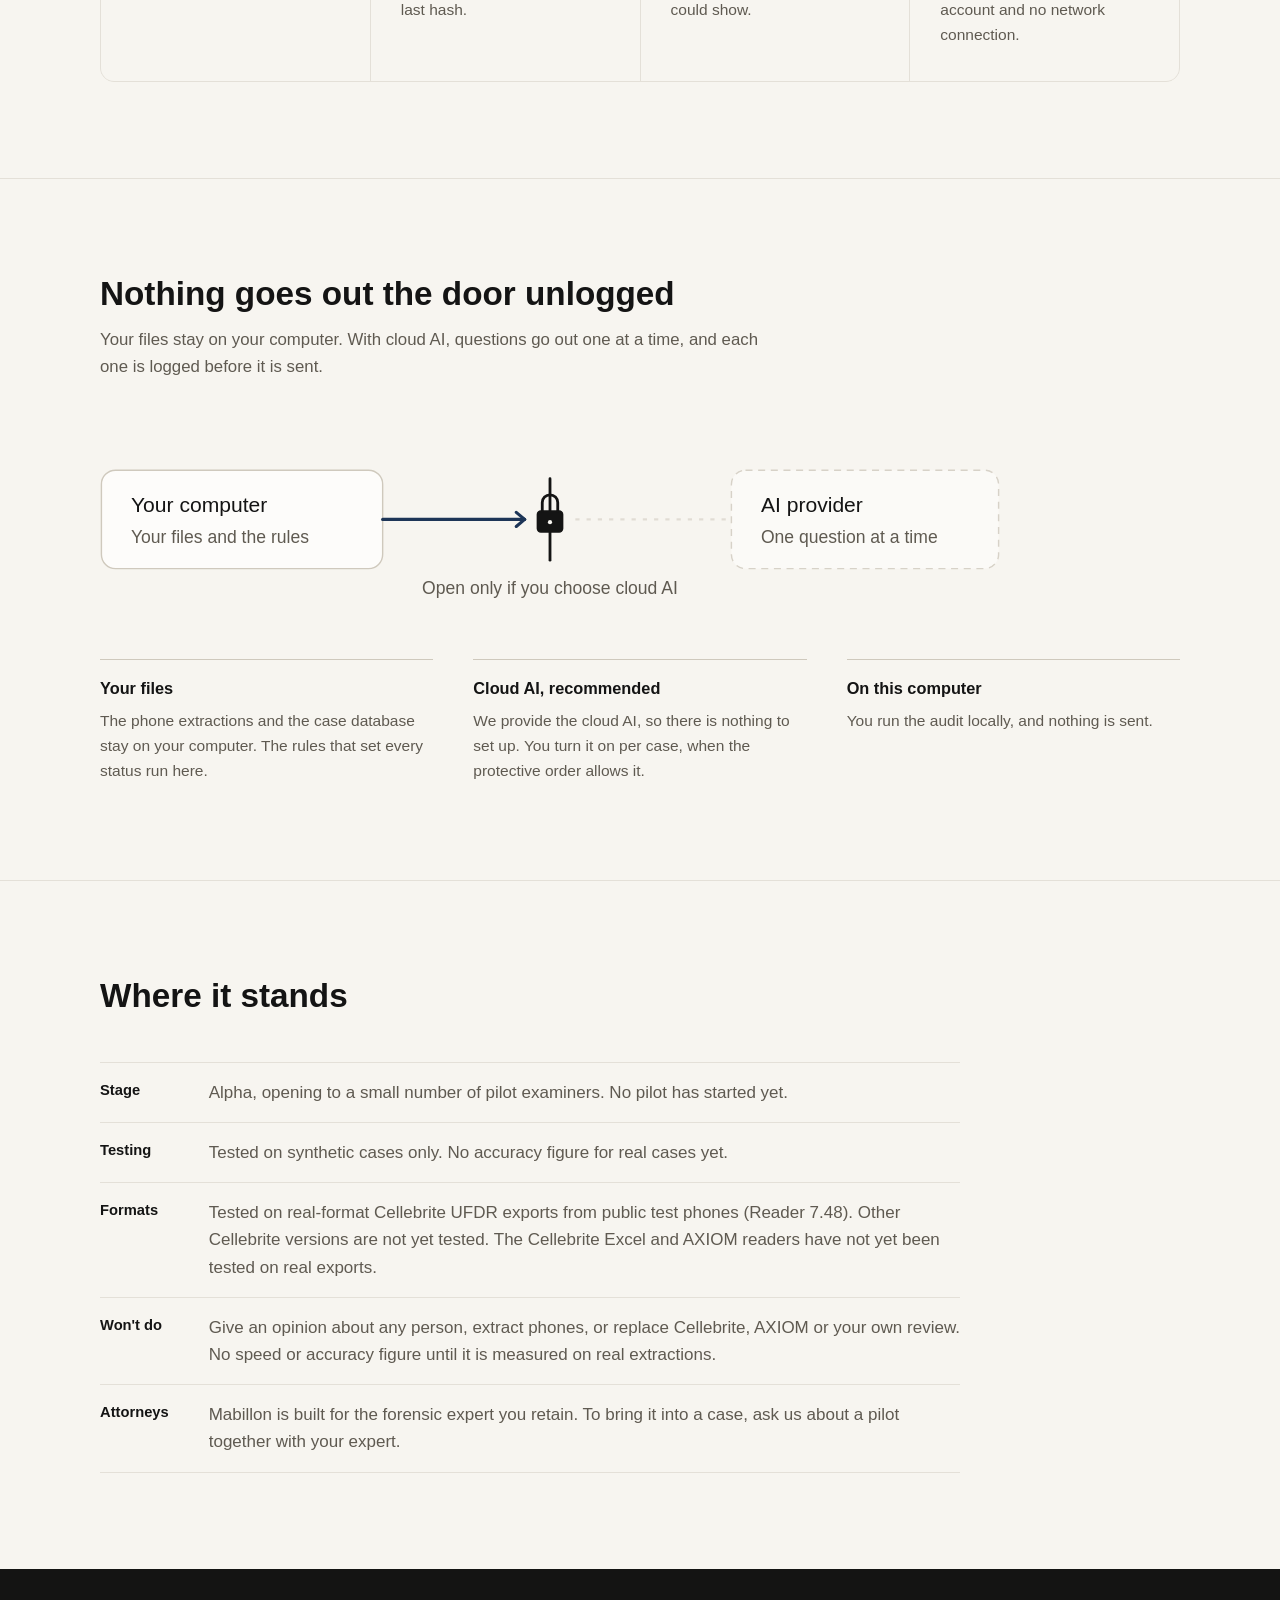
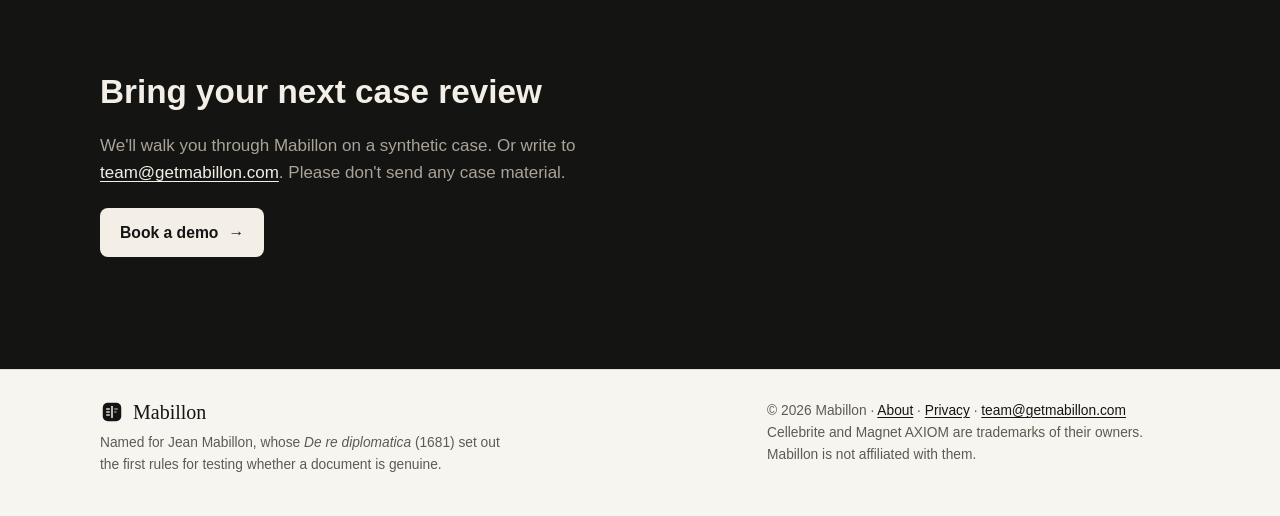
==== commit b5e98712: "Site: cloud column says Mabillon provides the cloud AI Co-Authored-By: Claude Opus 5.5 <noreply@anth" ====
--- a/site/index.html
+++ b/site/index.html
@@ -258,7 +258,7 @@
       </figure>
       <div class="cols three reveal">
         <div><h3>Your files</h3><p>The phone extractions and the case database stay on your computer. The rules that set every status run here.</p></div>
-        <div><h3>Cloud AI, recommended</h3><p>A cloud AI provider runs the AI steps. You turn it on per case, when the protective order allows it.</p></div>
+        <div><h3>Cloud AI, recommended</h3><p>We provide the cloud AI, so there is nothing to set up. You turn it on per case, when the protective order allows it.</p></div>
         <div><h3>On this computer</h3><p>You run the audit locally, and nothing is sent.</p></div>
       </div>
     </div>
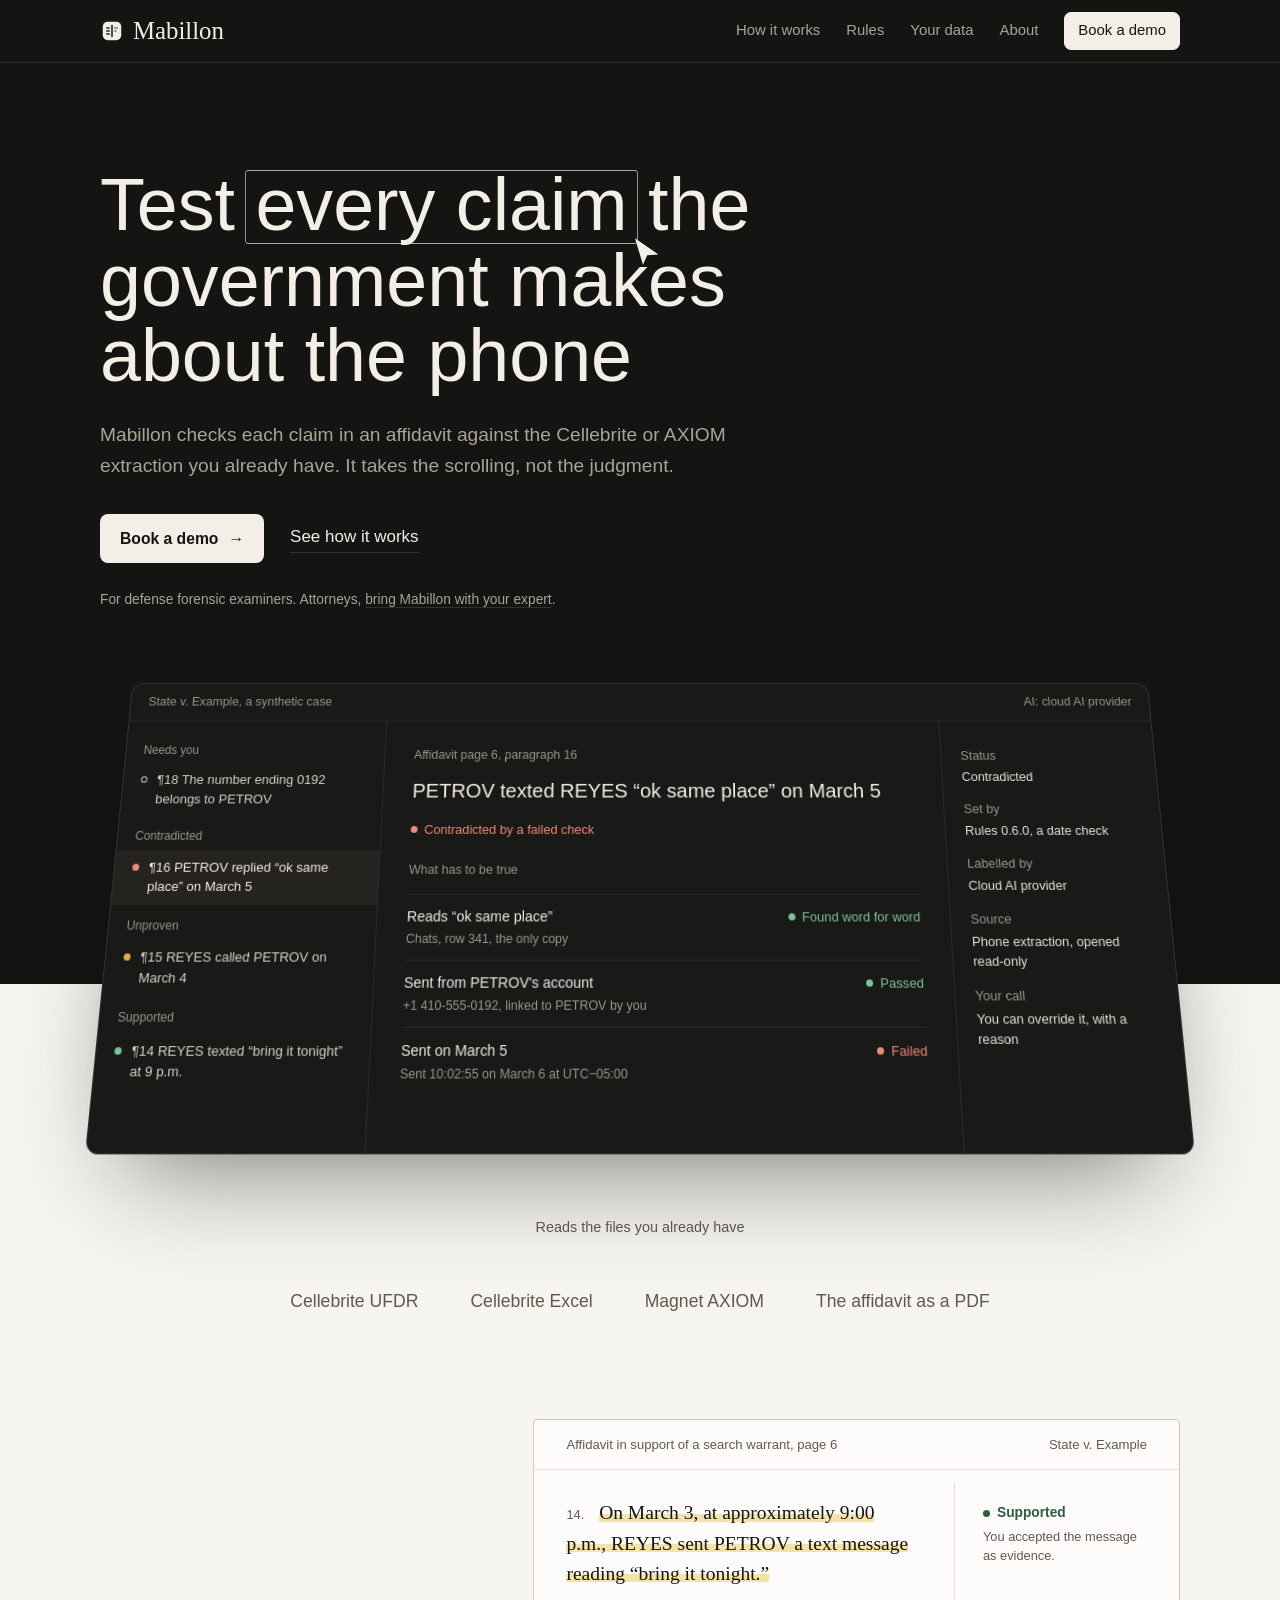
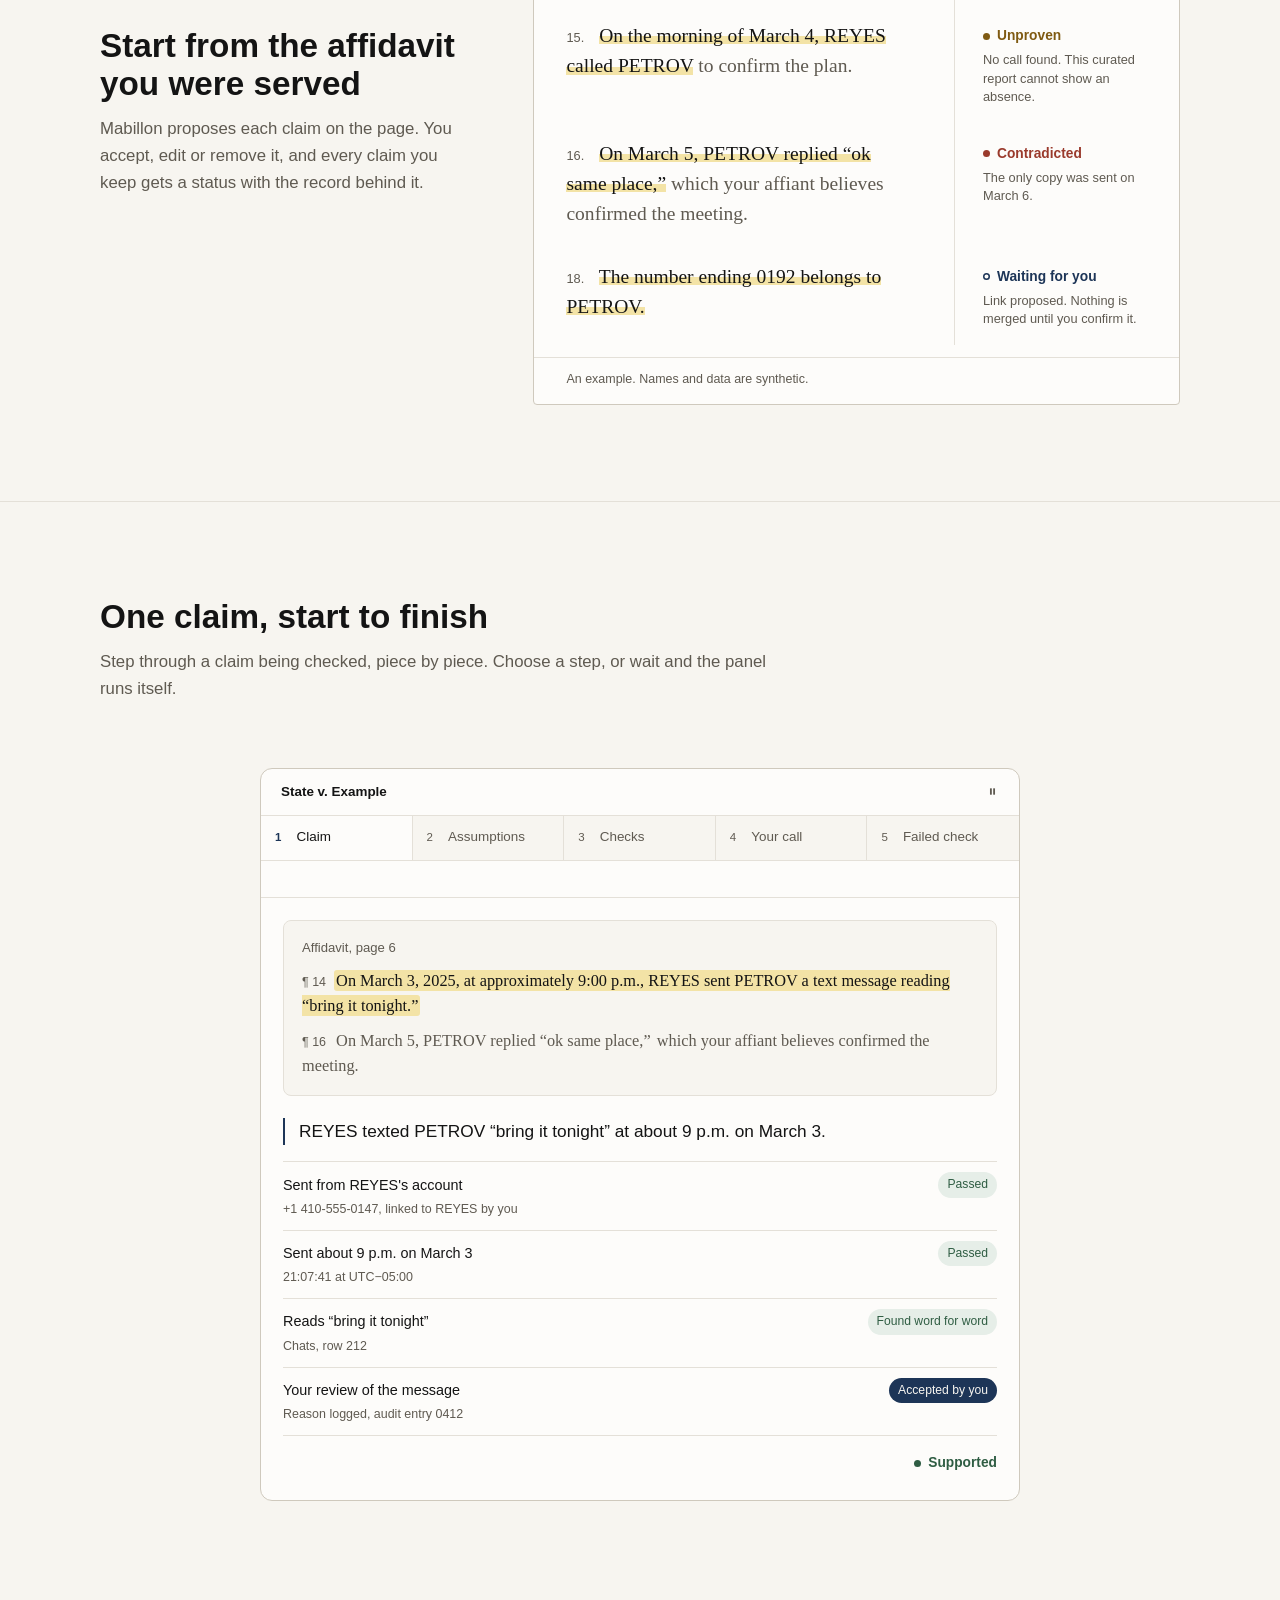
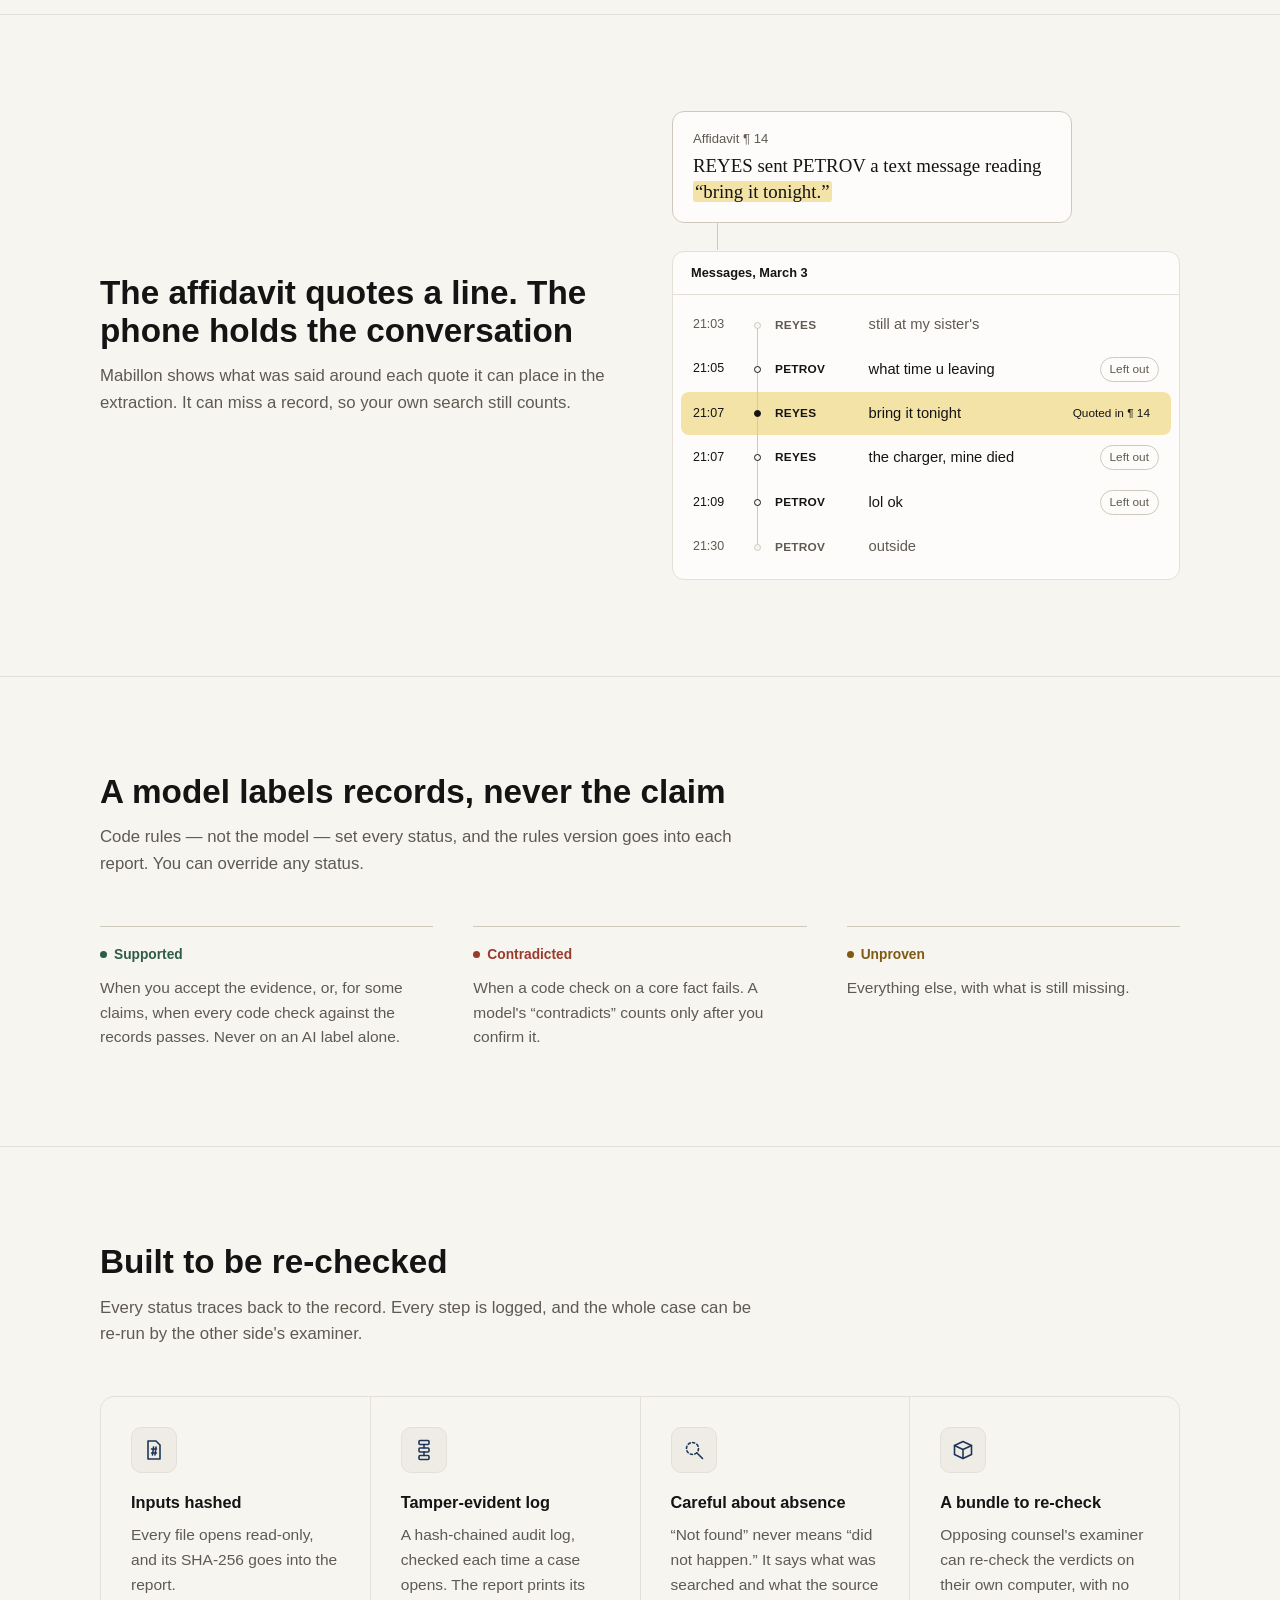
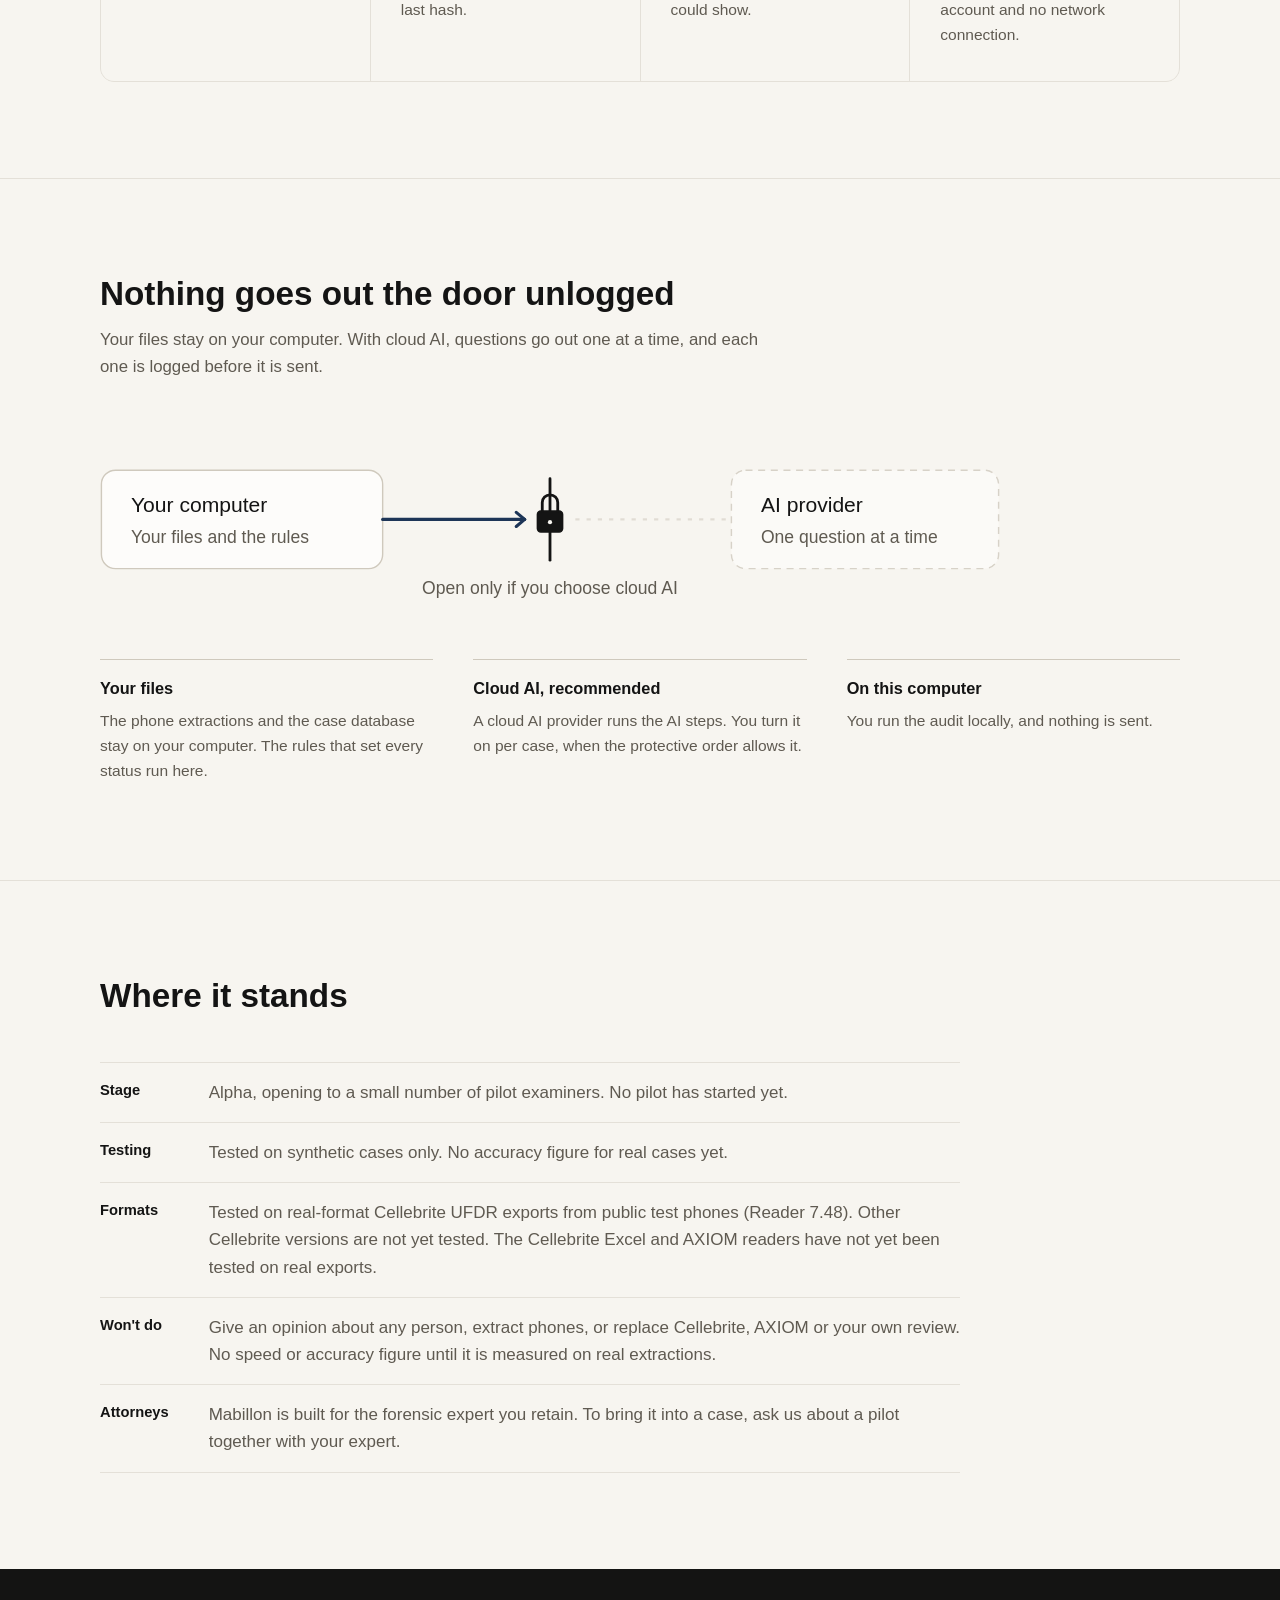
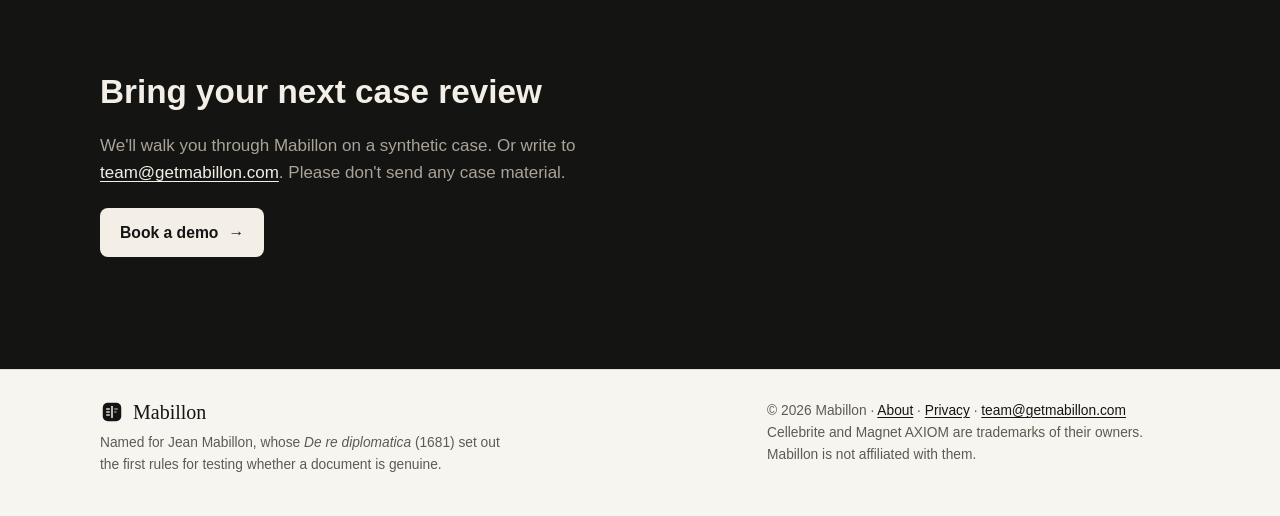
==== commit fdc58876: "Site: revert 'Mabillon provides the cloud AI' (Arsh: just drop the account wording) Co-Authored-By: " ====
--- a/site/index.html
+++ b/site/index.html
@@ -258,7 +258,7 @@
       </figure>
       <div class="cols three reveal">
         <div><h3>Your files</h3><p>The phone extractions and the case database stay on your computer. The rules that set every status run here.</p></div>
-        <div><h3>Cloud AI, recommended</h3><p>We provide the cloud AI, so there is nothing to set up. You turn it on per case, when the protective order allows it.</p></div>
+        <div><h3>Cloud AI, recommended</h3><p>A cloud AI provider runs the AI steps. You turn it on per case, when the protective order allows it.</p></div>
         <div><h3>On this computer</h3><p>You run the audit locally, and nothing is sent.</p></div>
       </div>
     </div>
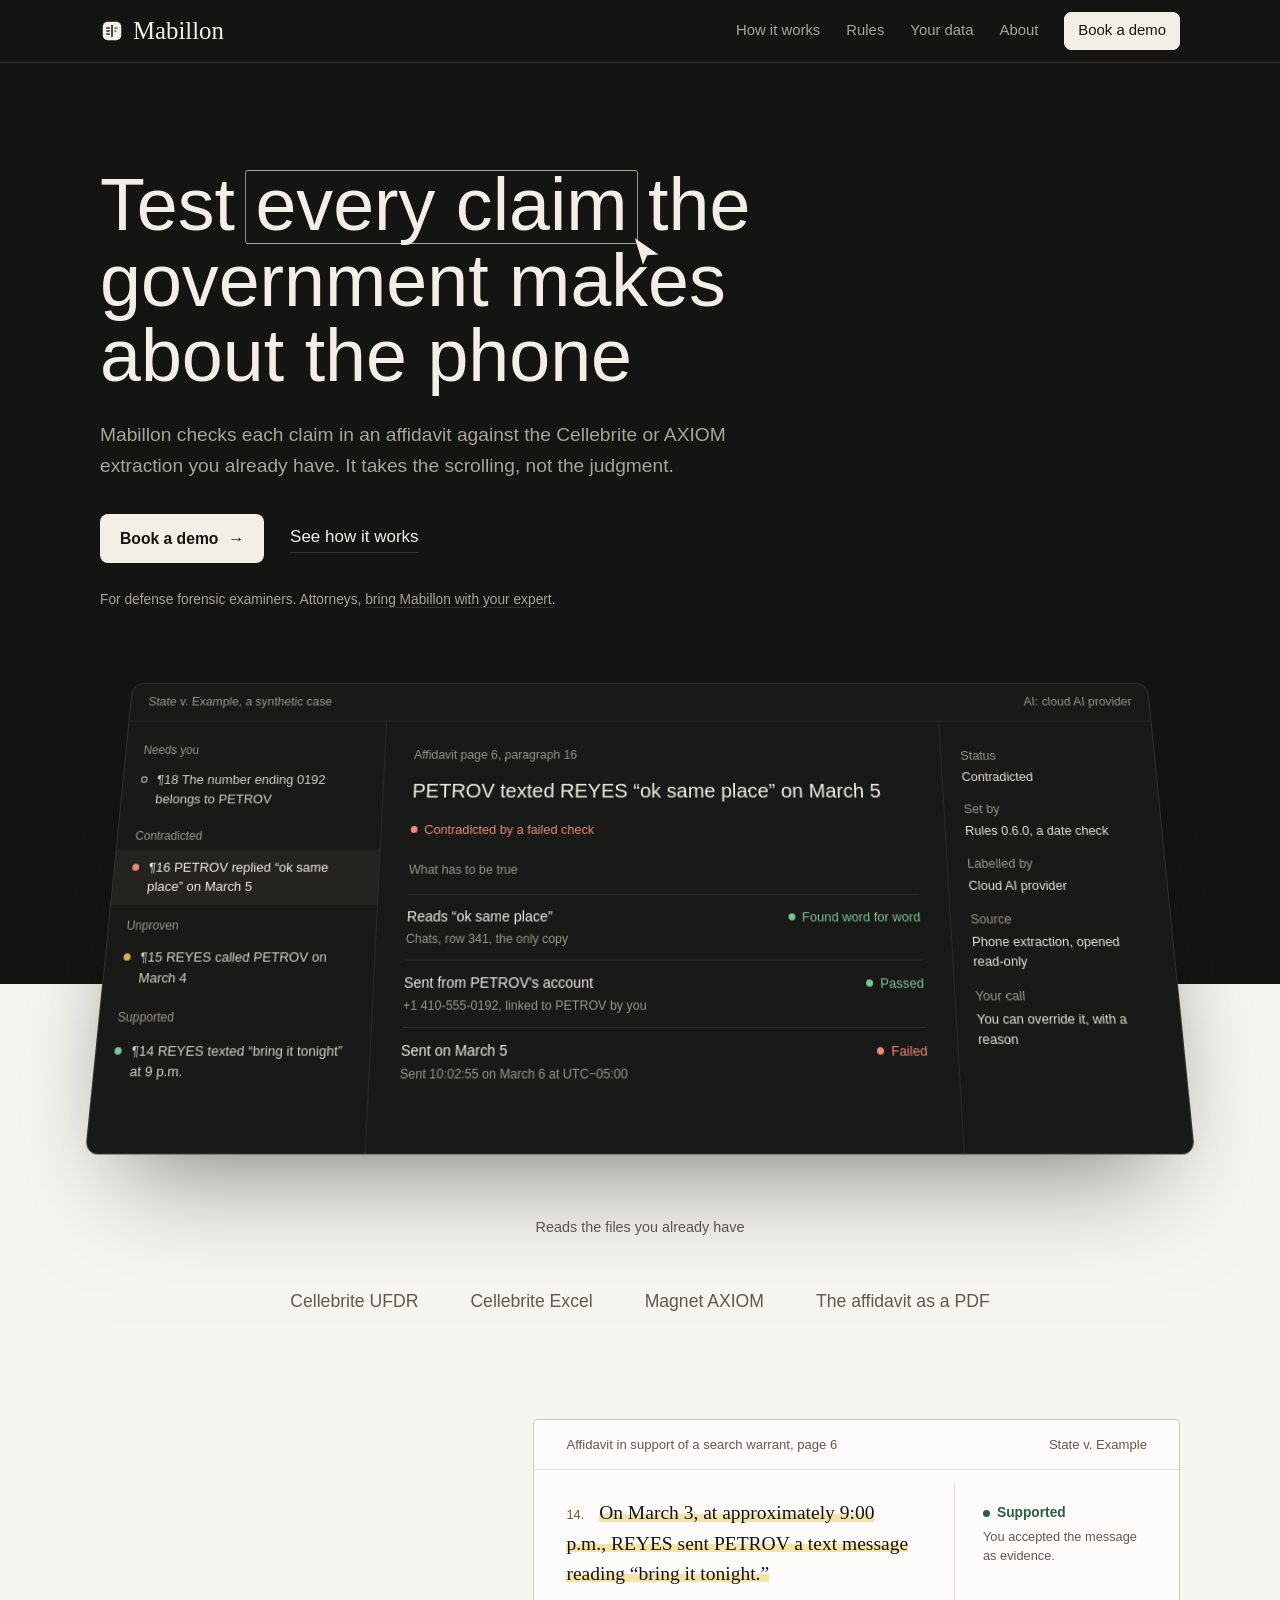
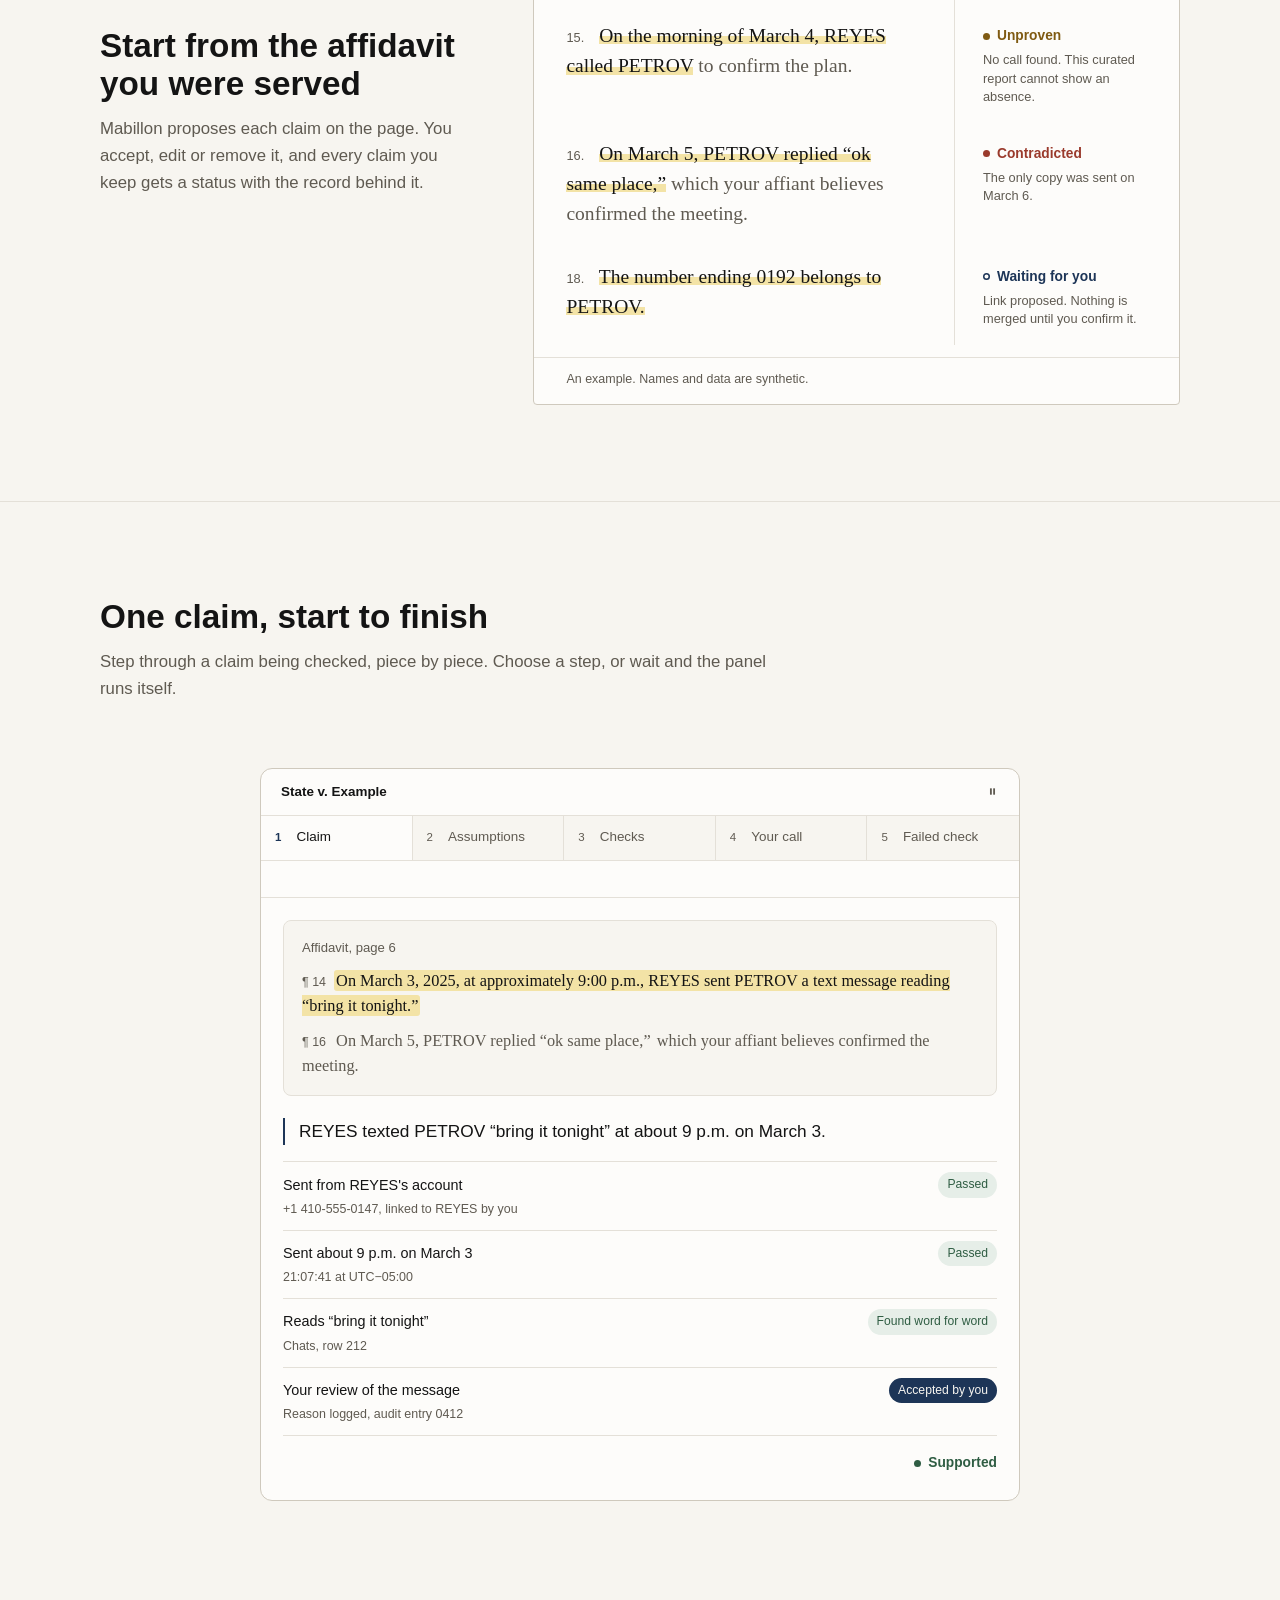
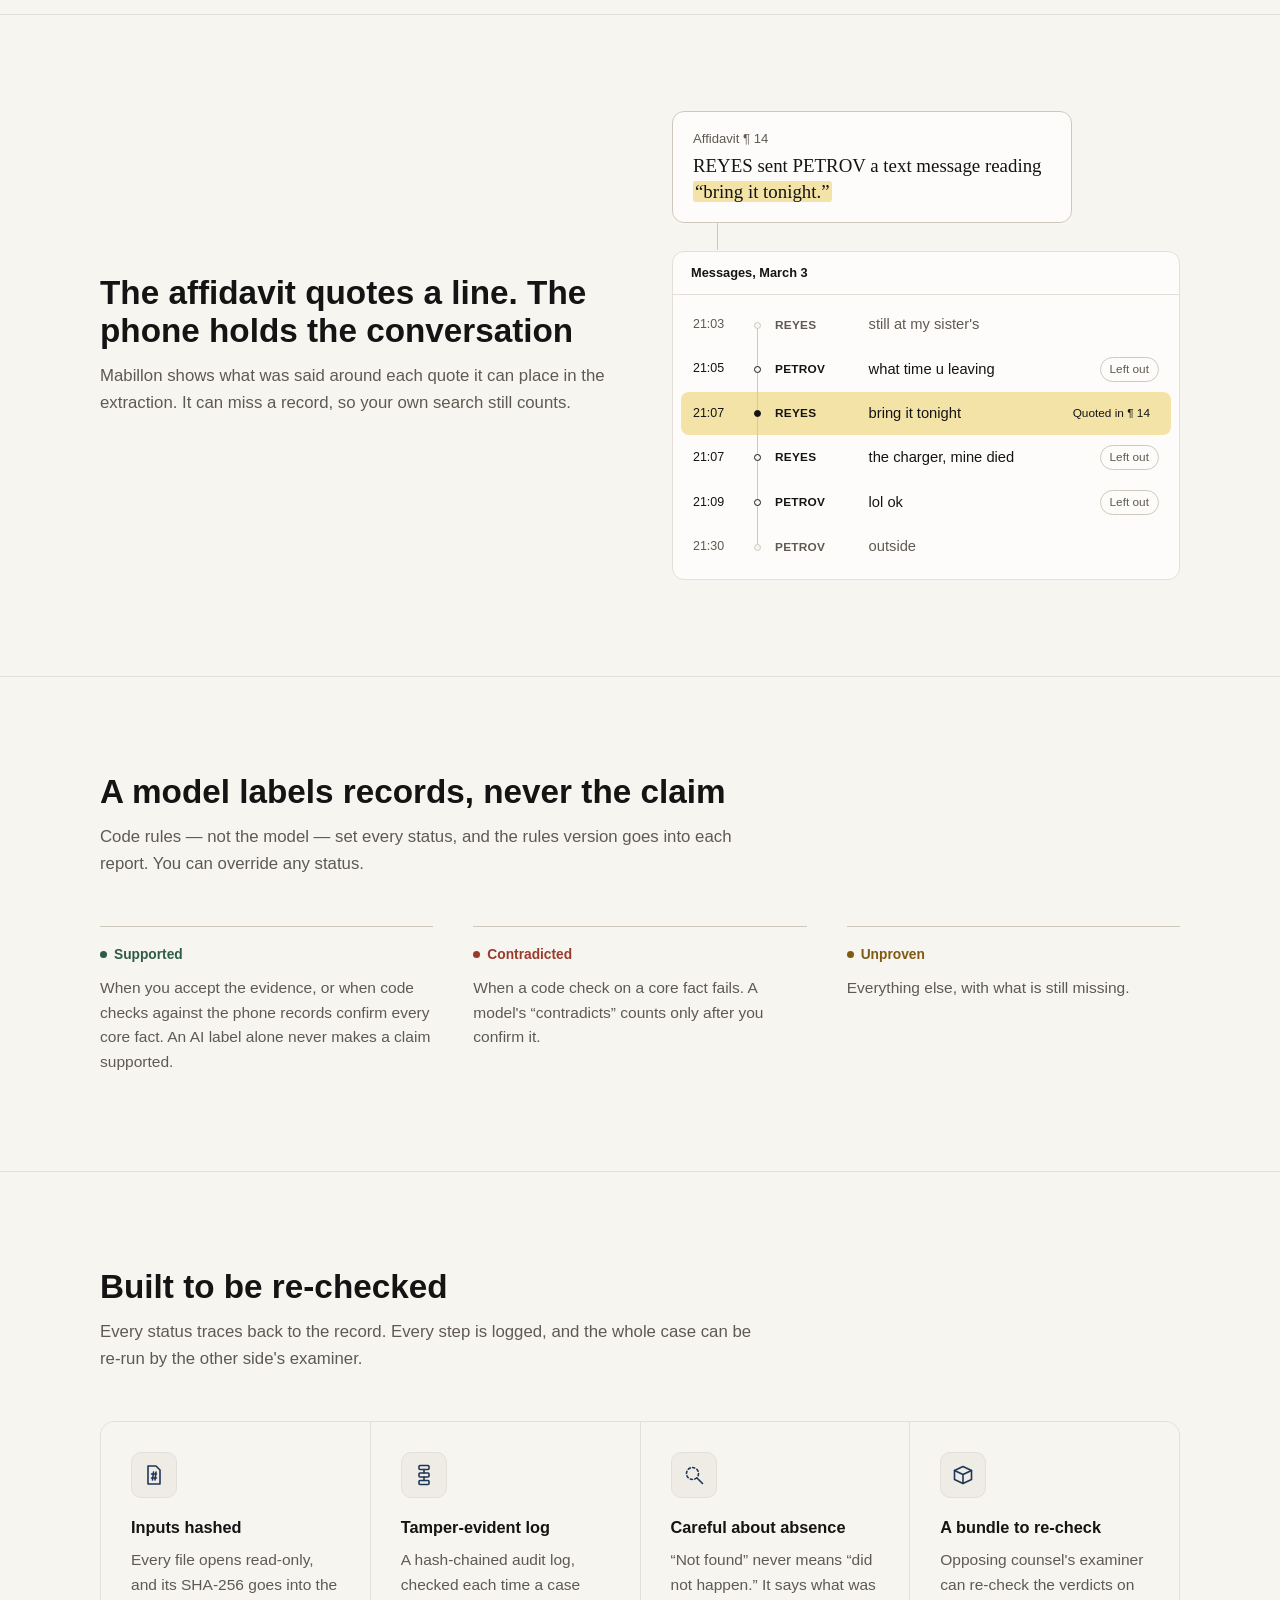
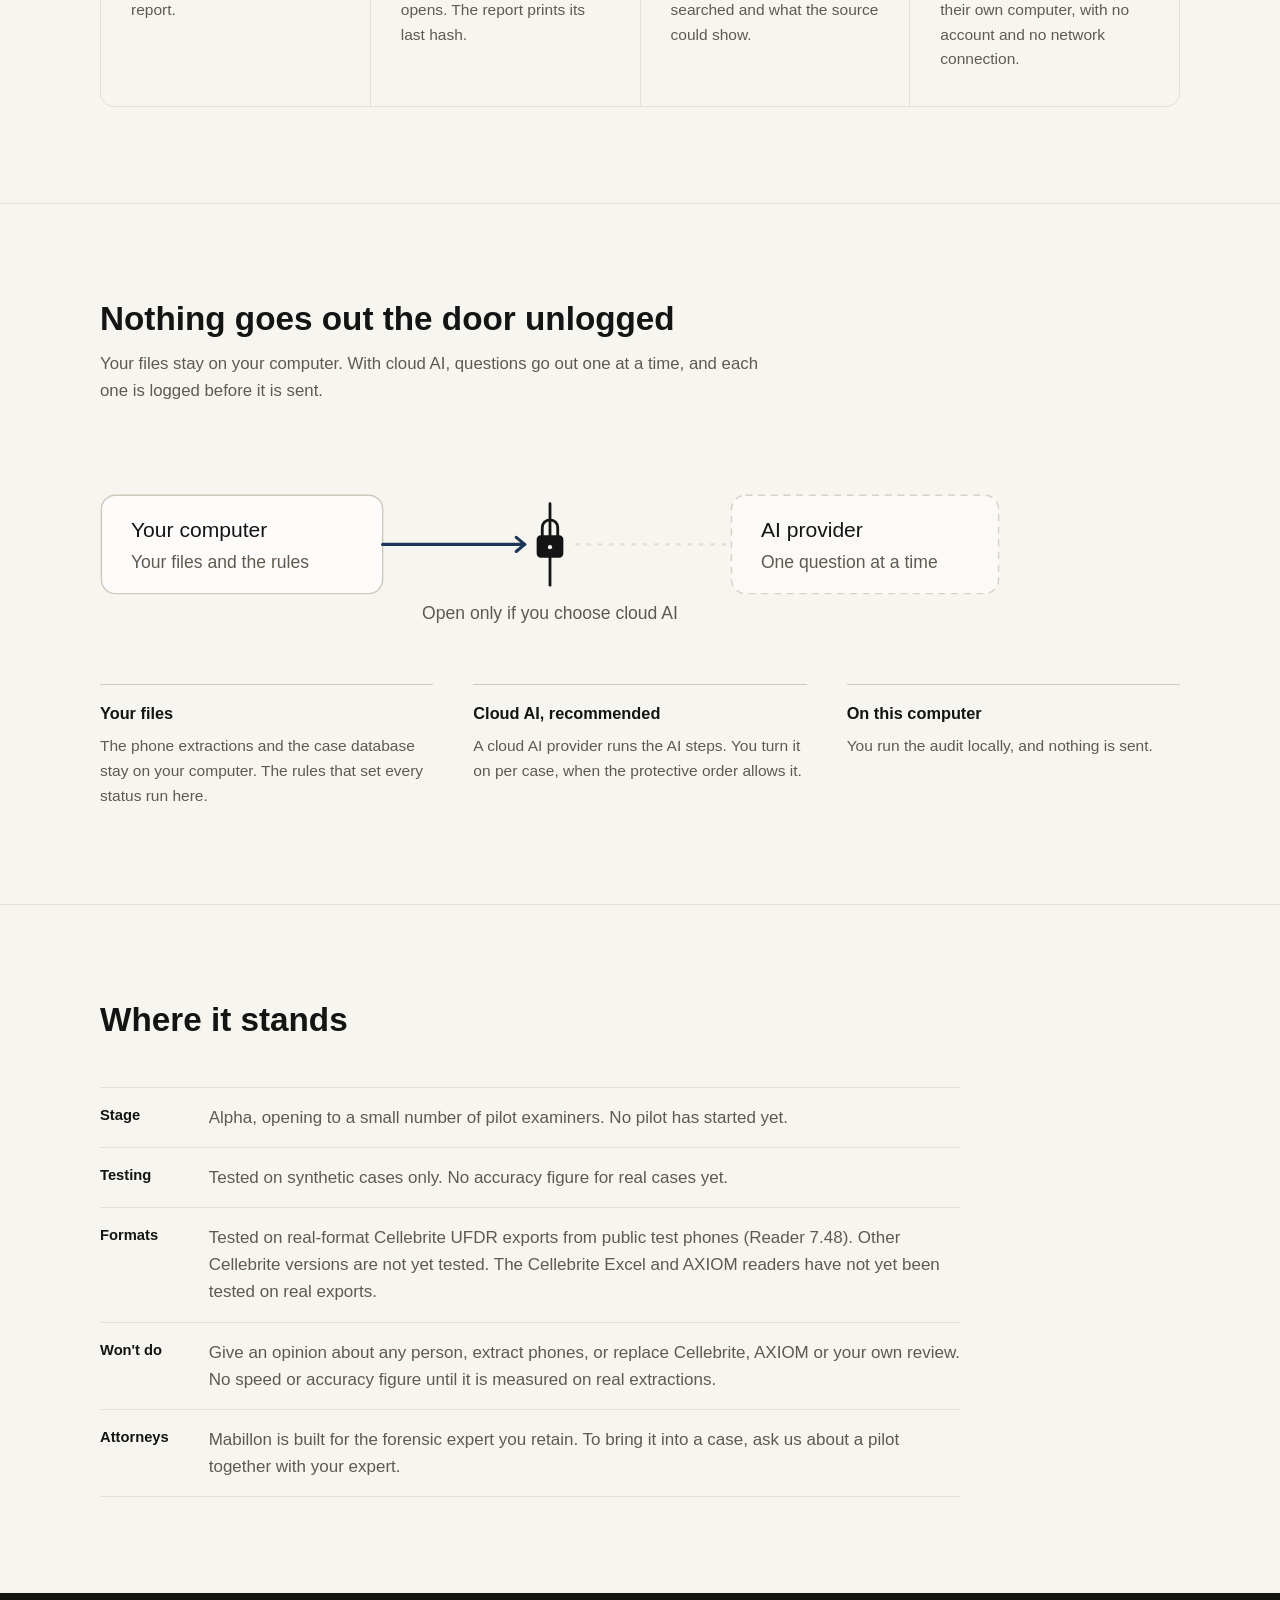
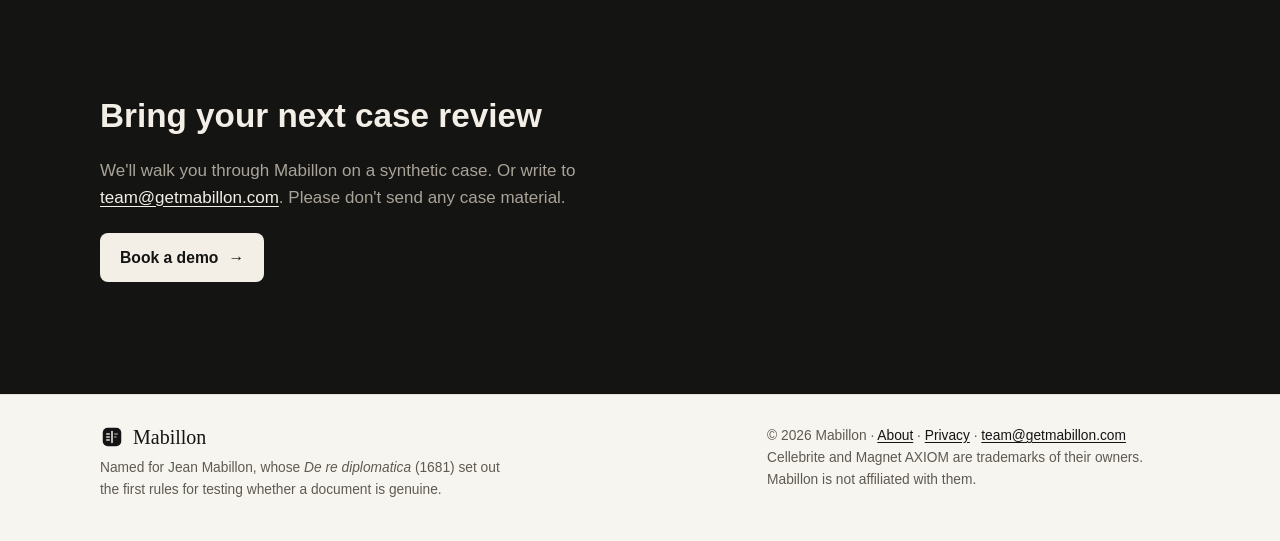
==== commit f6234c7f: "Site: plainer Supported card Co-Authored-By: Claude Opus 5.5 <noreply@anthropic.com> Claude-Session:" ====
--- a/site/index.html
+++ b/site/index.html
@@ -204,7 +204,7 @@
         <p>Code rules — not the model — set every status, and the rules version goes into each report. You can override any status.</p>
       </div>
       <div class="cols three reveal">
-        <div><span class="status sup">Supported</span><p>When you accept the evidence, or, for some claims, when every code check against the records passes. Never on an AI label alone.</p></div>
+        <div><span class="status sup">Supported</span><p>When you accept the evidence, or when code checks against the phone records confirm every core fact. An AI label alone never makes a claim supported.</p></div>
         <div><span class="status con">Contradicted</span><p>When a code check on a core fact fails. A model's “contradicts” counts only after you confirm it.</p></div>
         <div><span class="status unp">Unproven</span><p>Everything else, with what is still missing.</p></div>
       </div>
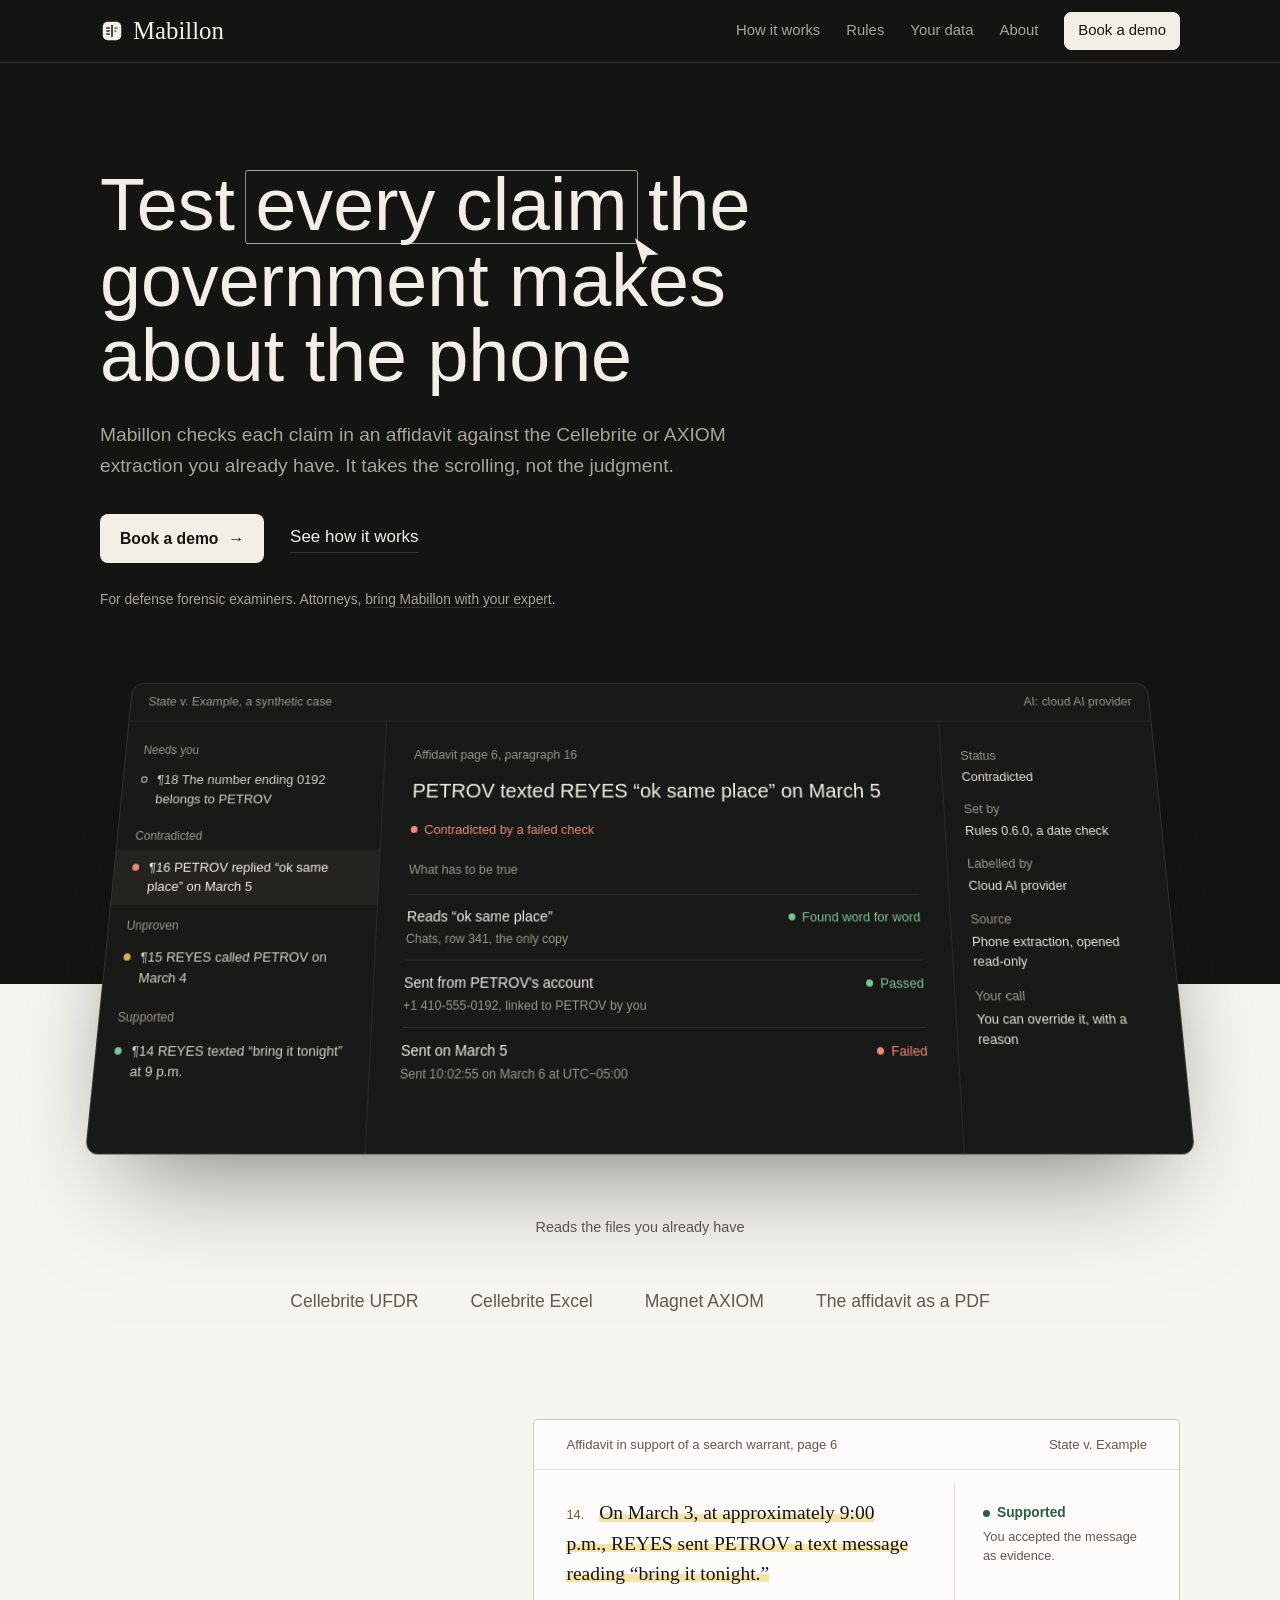
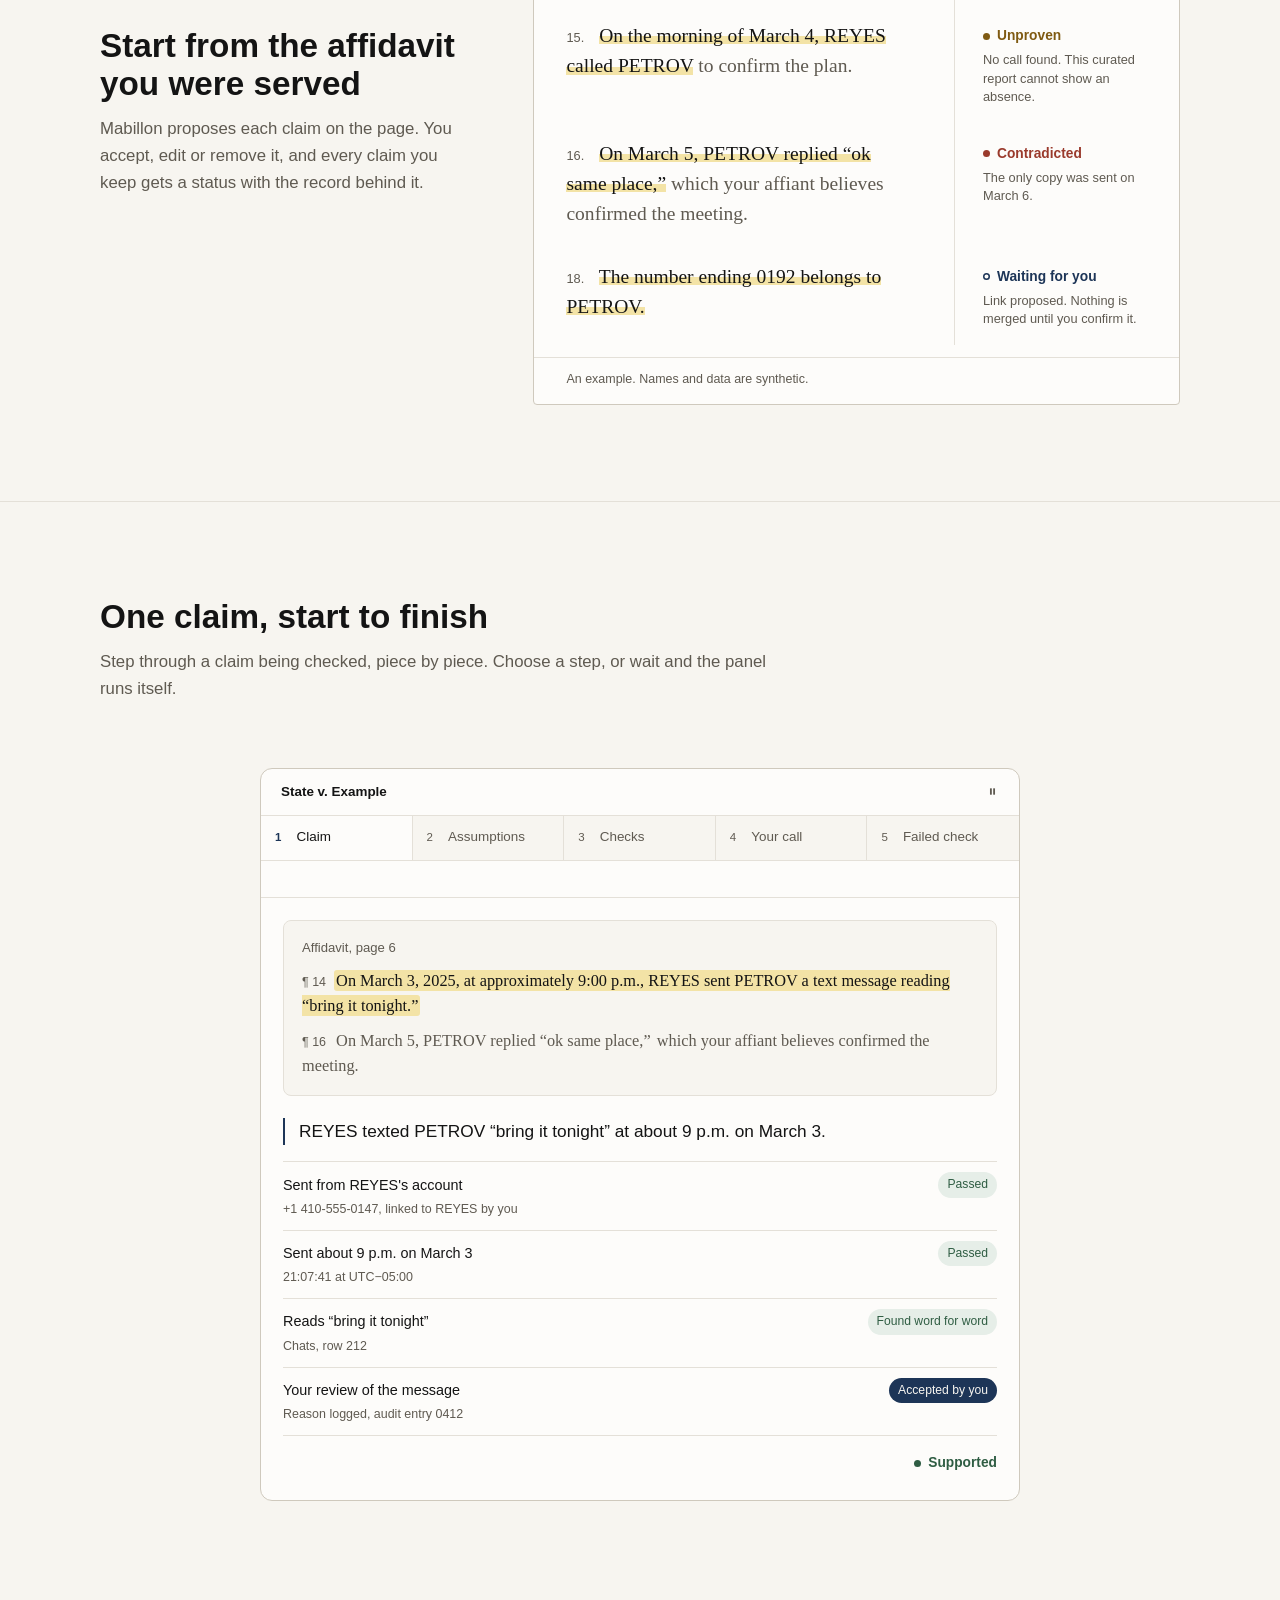
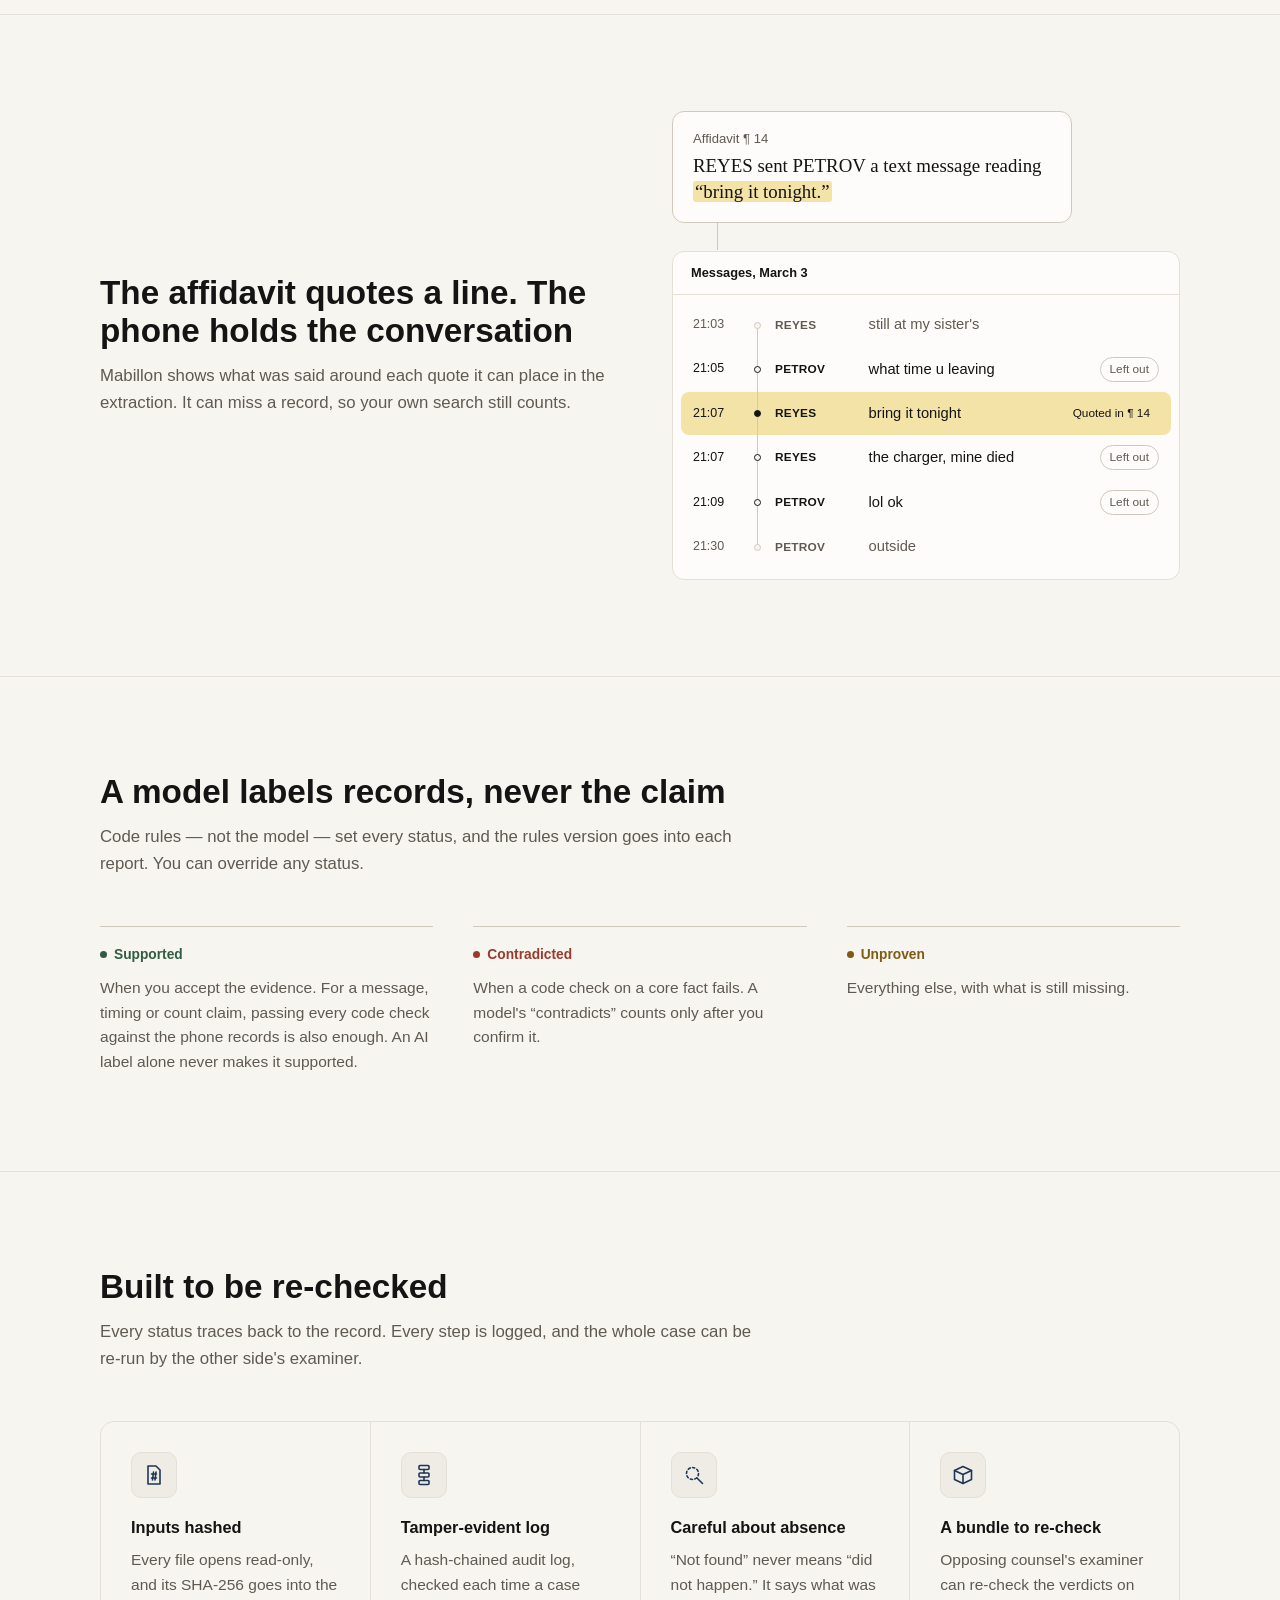
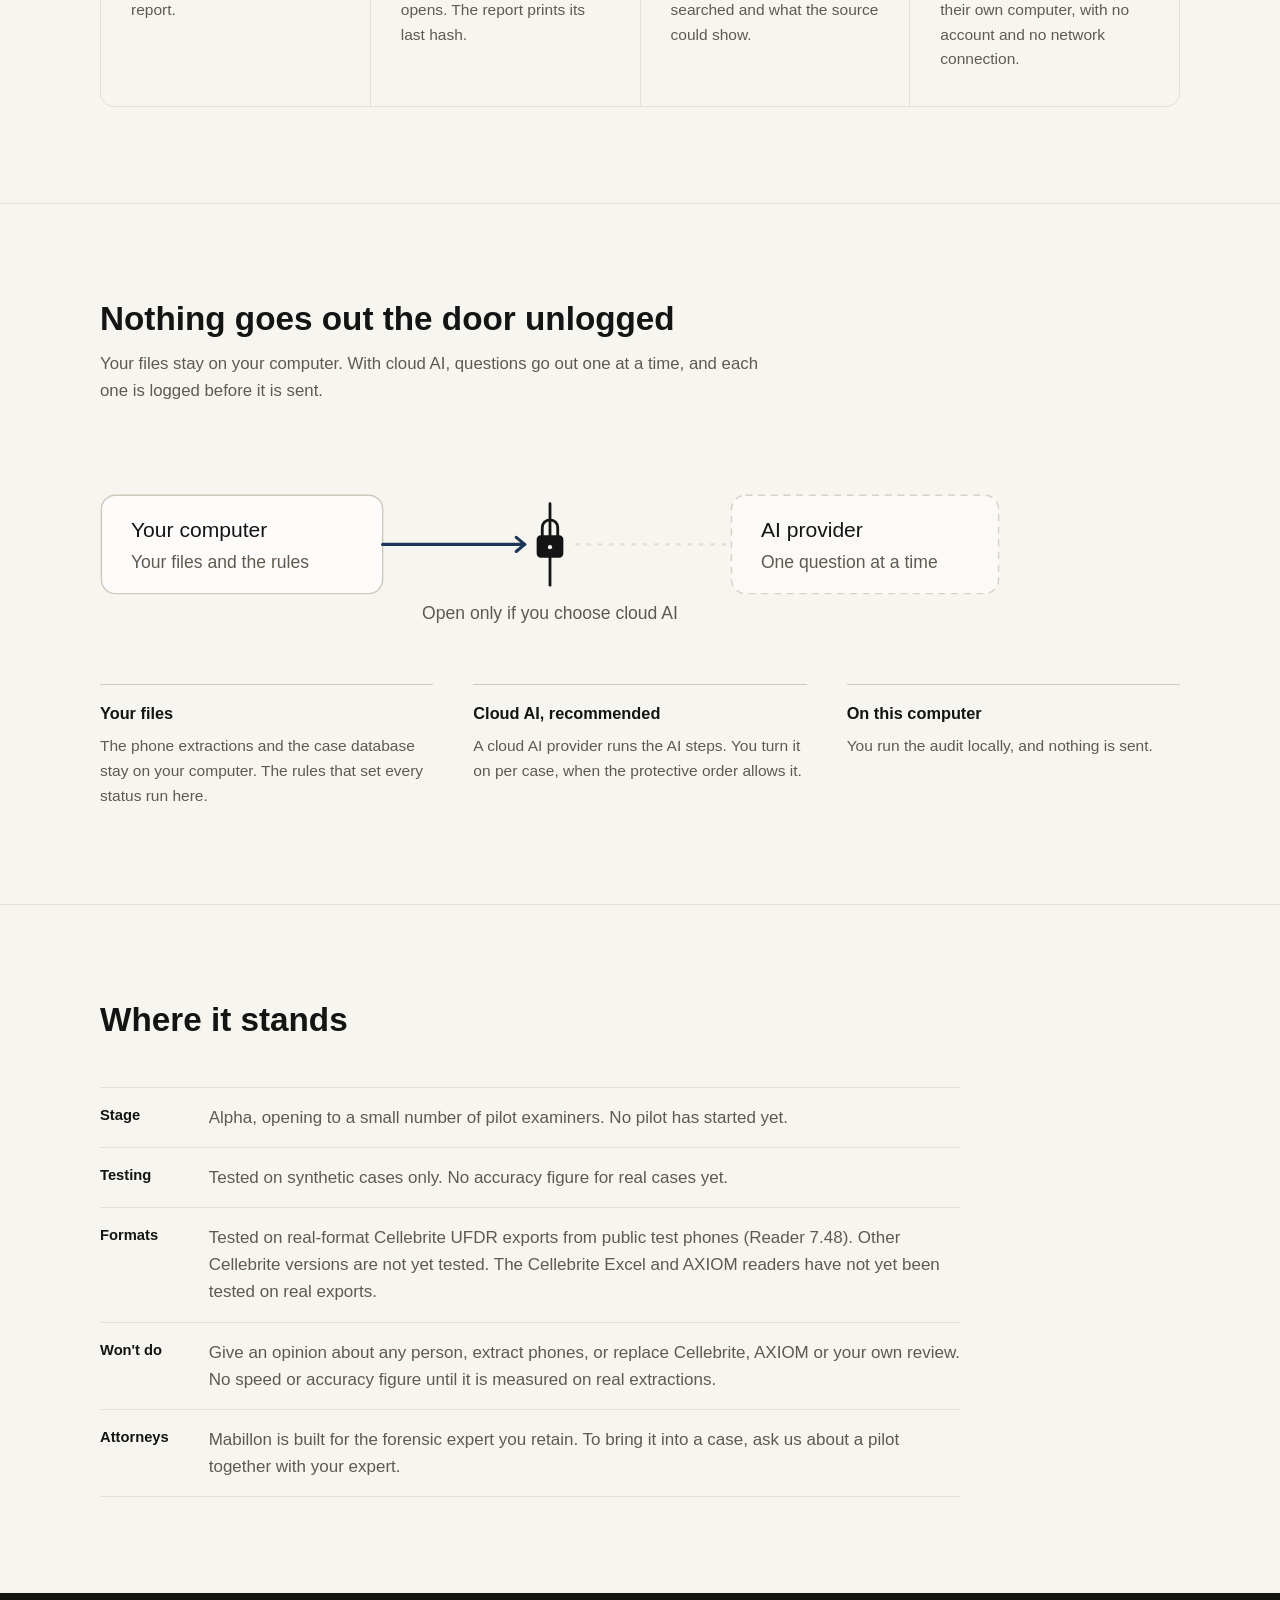
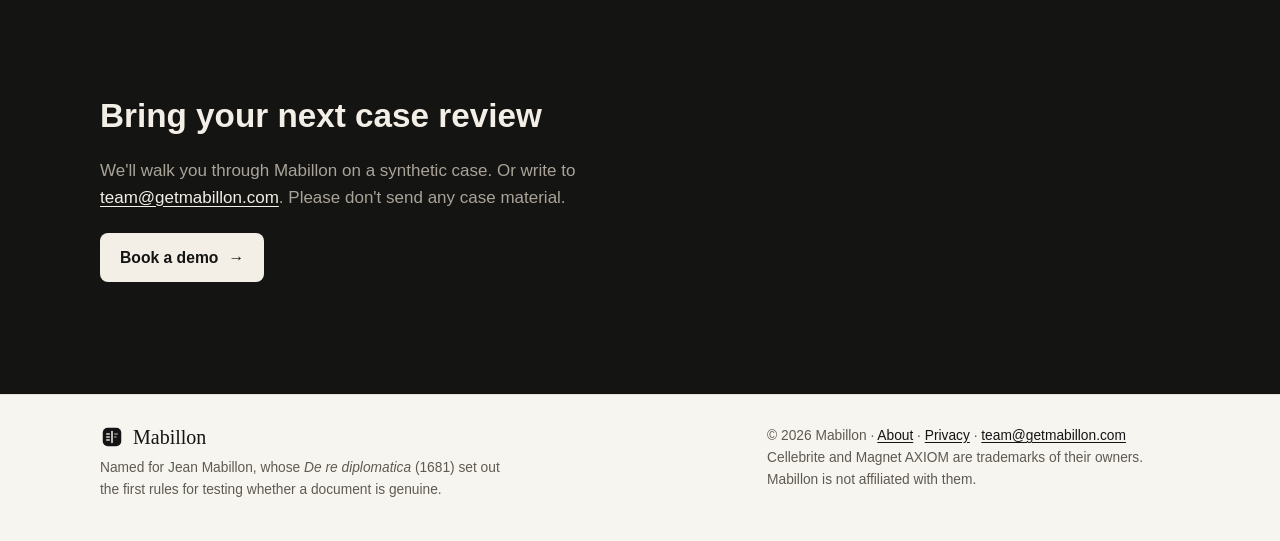
==== commit bcc27a38: "Site: scope the Supported card's code-check path to message, timing and count claims Co-Authored-By:" ====
--- a/site/index.html
+++ b/site/index.html
@@ -204,7 +204,7 @@
         <p>Code rules — not the model — set every status, and the rules version goes into each report. You can override any status.</p>
       </div>
       <div class="cols three reveal">
-        <div><span class="status sup">Supported</span><p>When you accept the evidence, or when code checks against the phone records confirm every core fact. An AI label alone never makes a claim supported.</p></div>
+        <div><span class="status sup">Supported</span><p>When you accept the evidence. For a message, timing or count claim, passing every code check against the phone records is also enough. An AI label alone never makes it supported.</p></div>
         <div><span class="status con">Contradicted</span><p>When a code check on a core fact fails. A model's “contradicts” counts only after you confirm it.</p></div>
         <div><span class="status unp">Unproven</span><p>Everything else, with what is still missing.</p></div>
       </div>
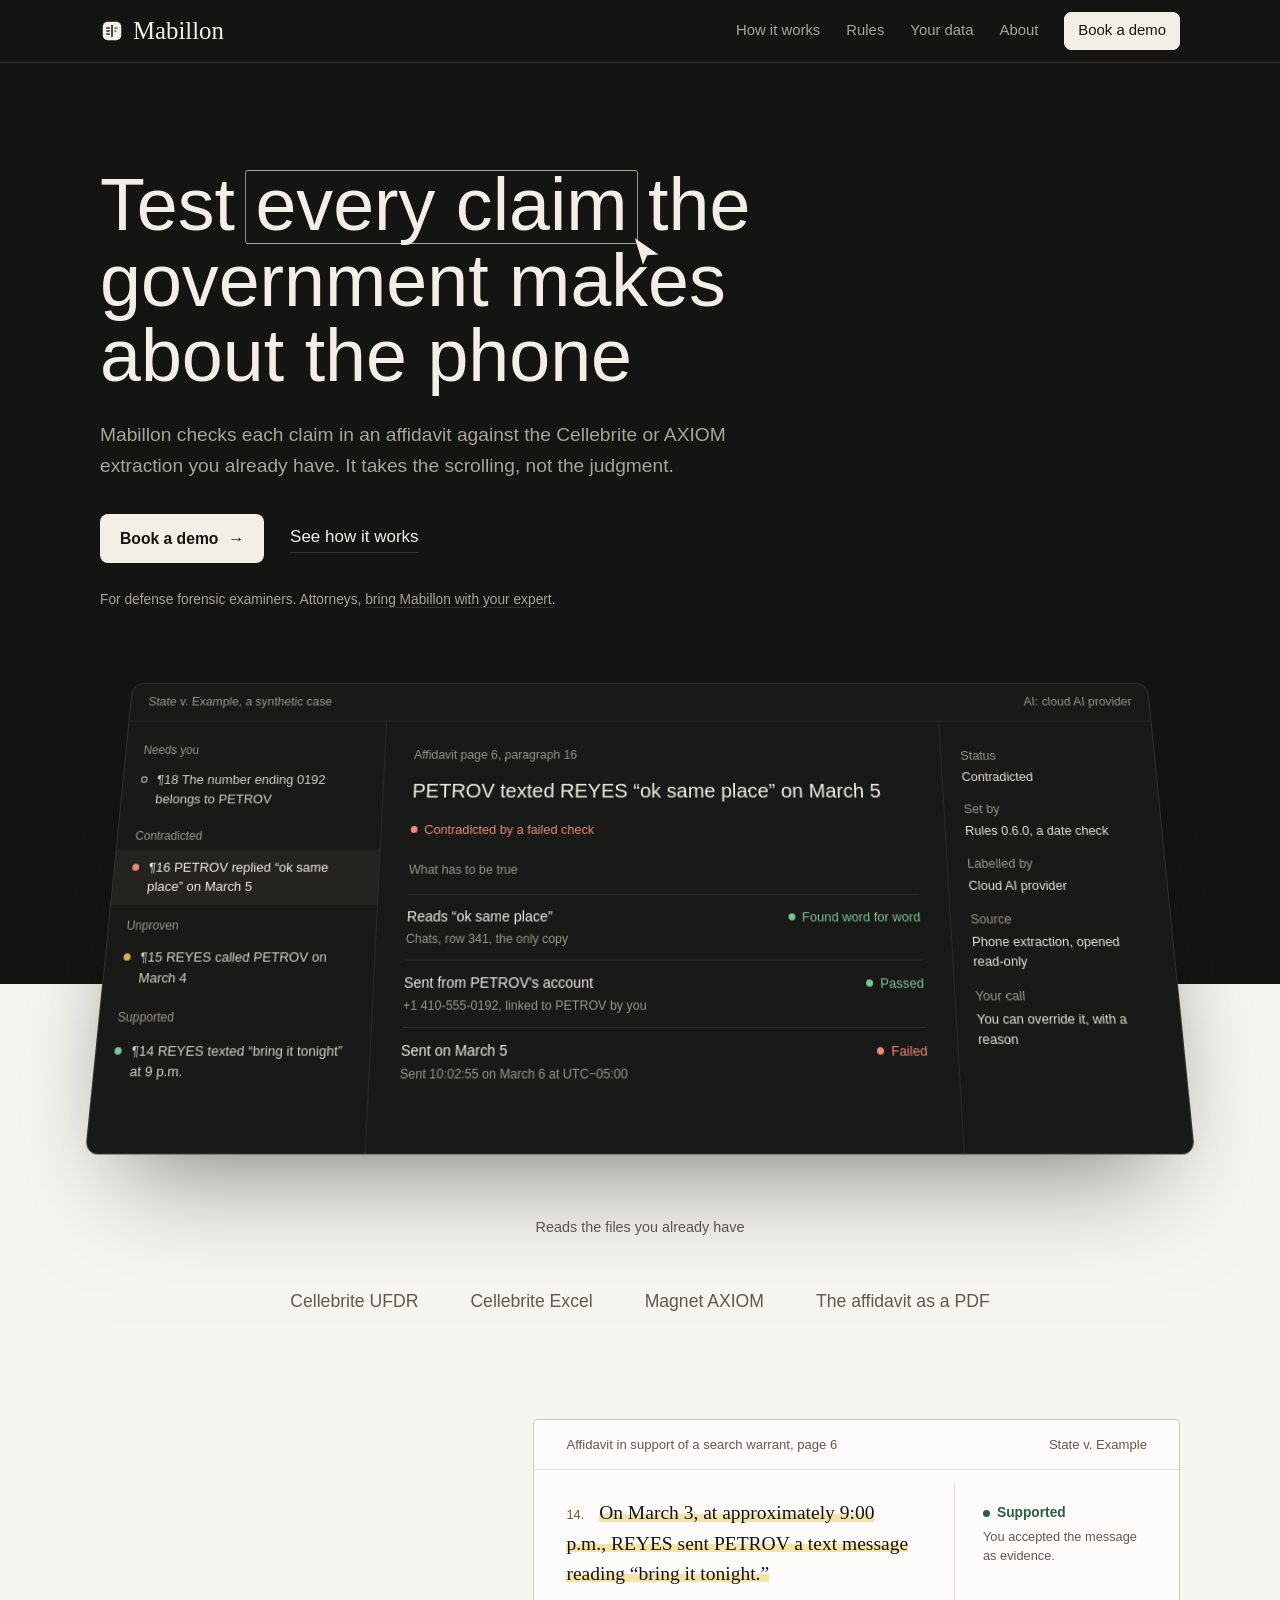
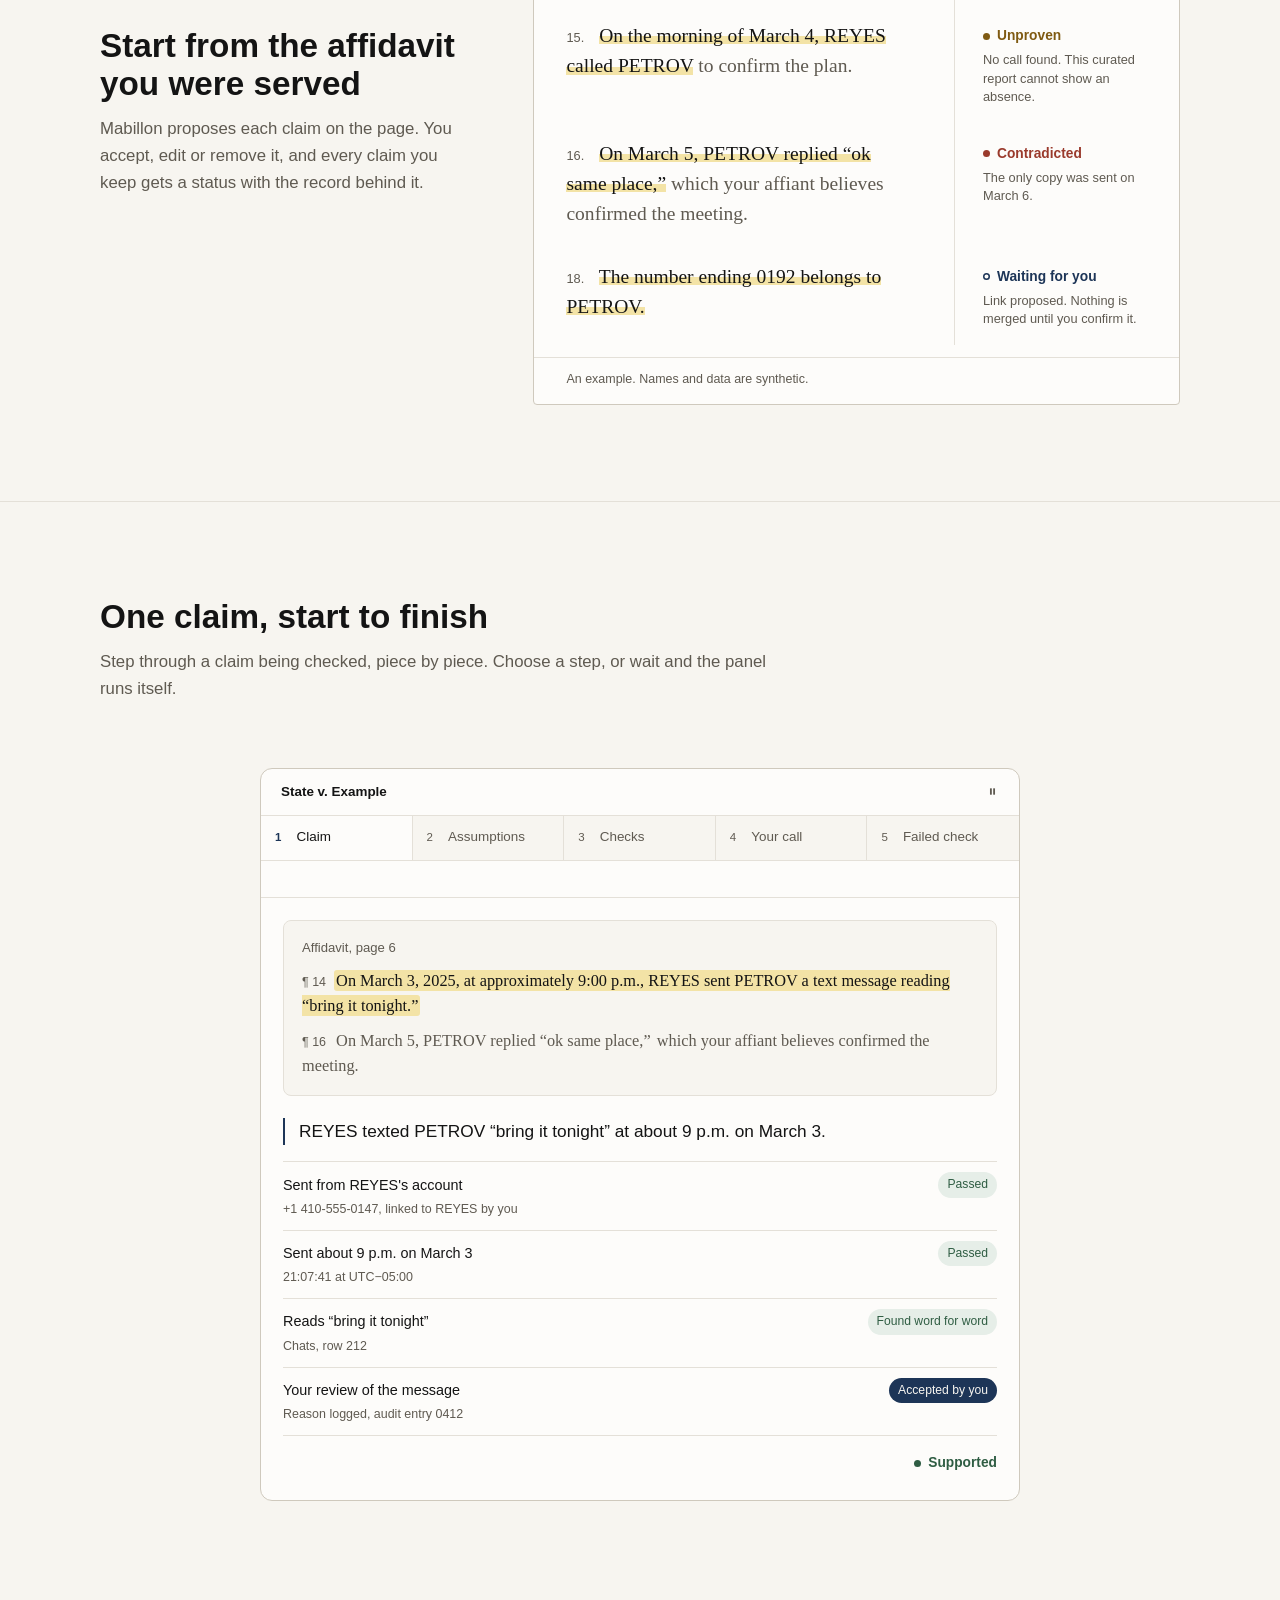
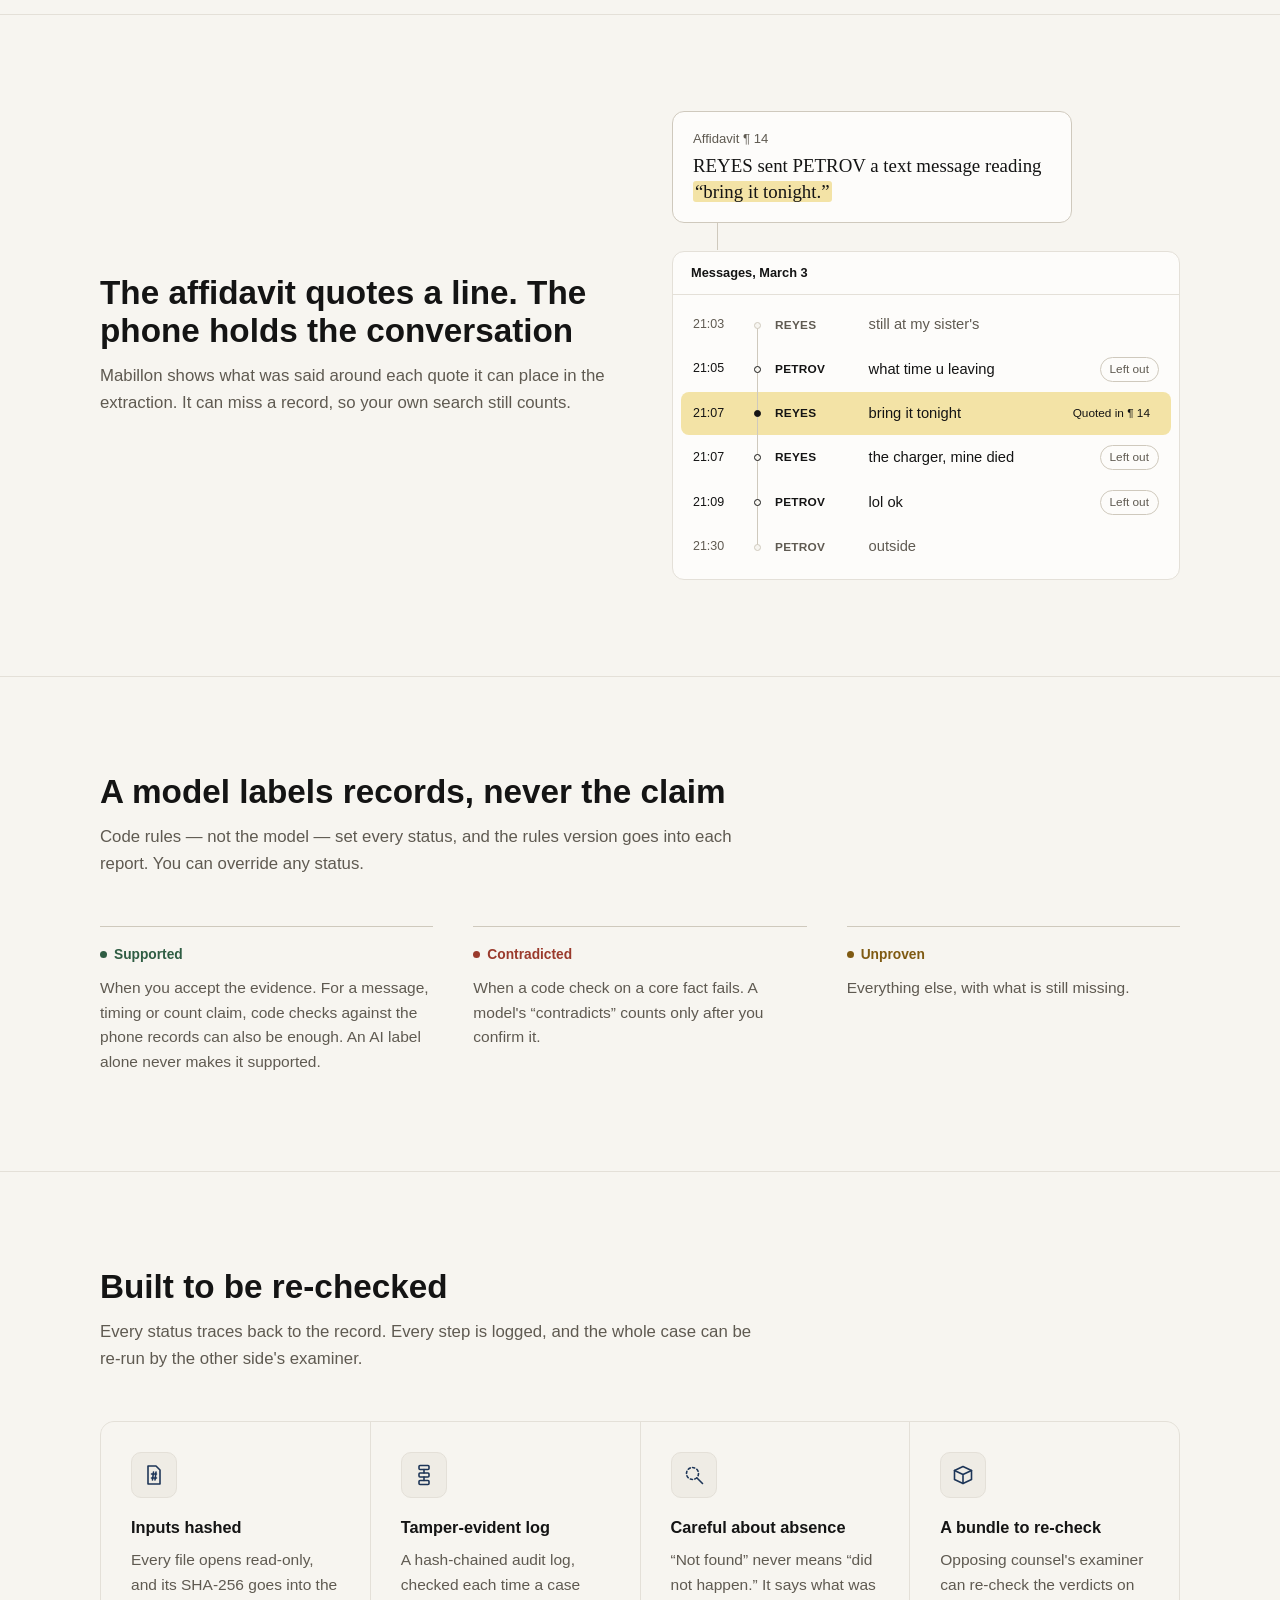
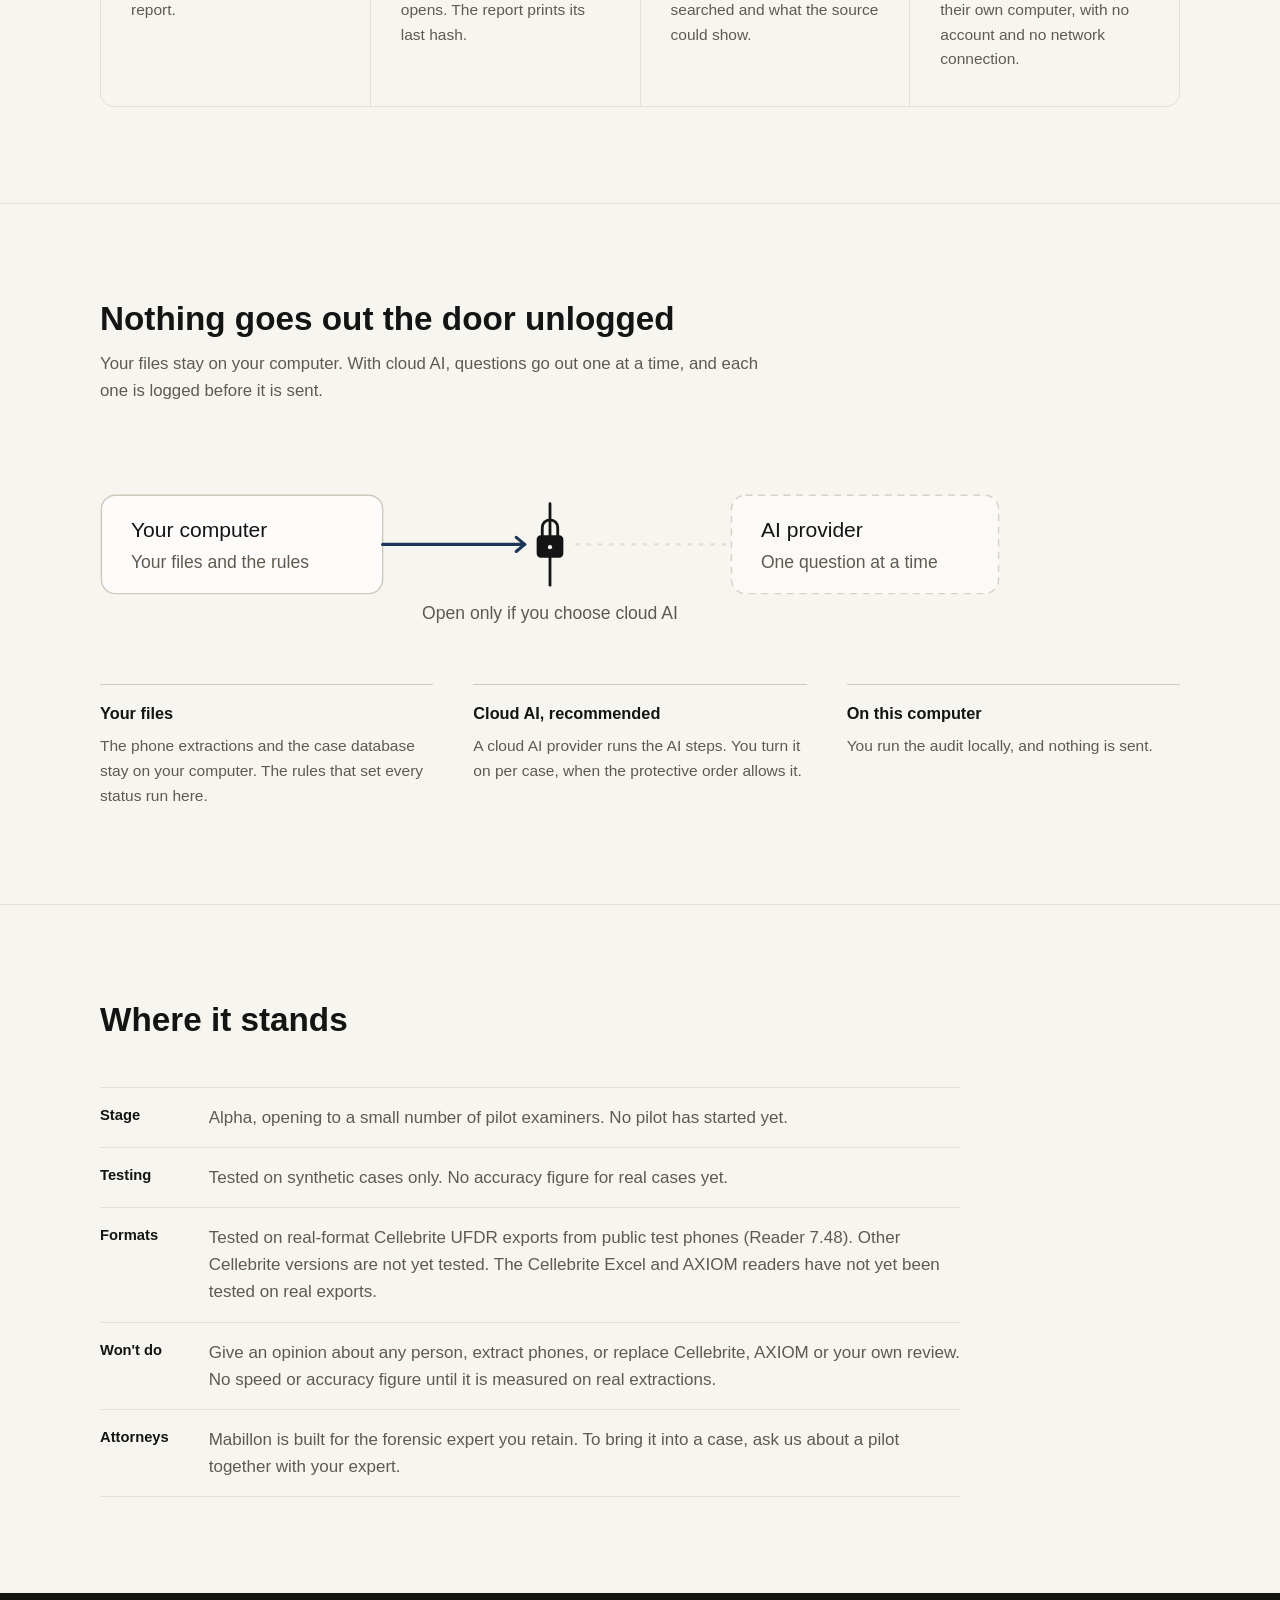
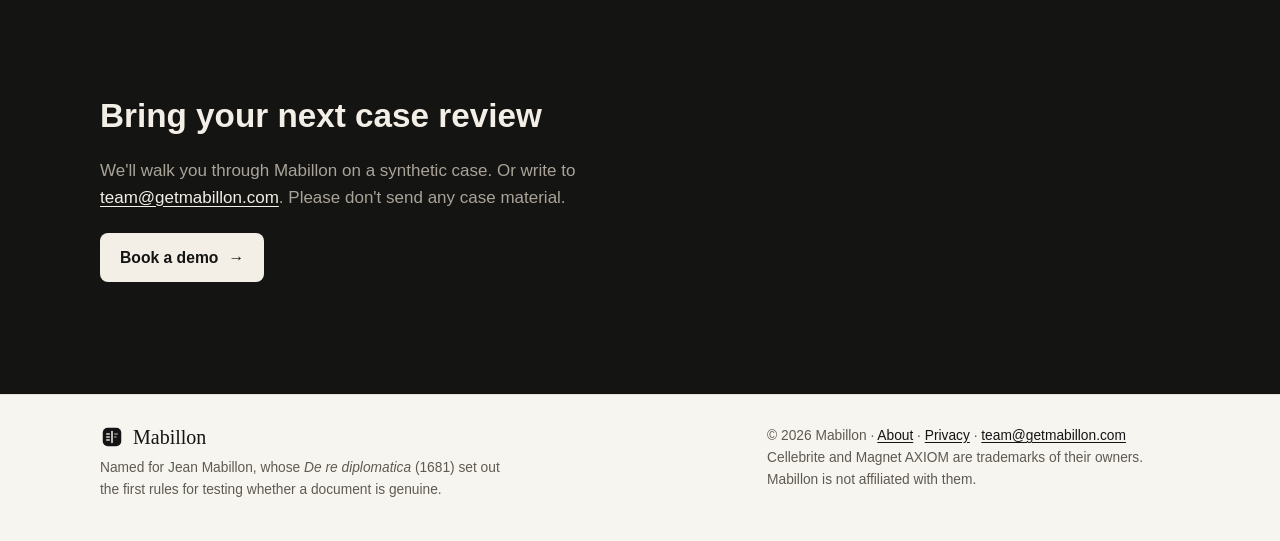
==== commit 772ed71b: "Review fixes: Supported 'can also be enough', one-pager scoped, Windows guide internet line, status " ====
--- a/site/index.html
+++ b/site/index.html
@@ -204,7 +204,7 @@
         <p>Code rules — not the model — set every status, and the rules version goes into each report. You can override any status.</p>
       </div>
       <div class="cols three reveal">
-        <div><span class="status sup">Supported</span><p>When you accept the evidence. For a message, timing or count claim, passing every code check against the phone records is also enough. An AI label alone never makes it supported.</p></div>
+        <div><span class="status sup">Supported</span><p>When you accept the evidence. For a message, timing or count claim, code checks against the phone records can also be enough. An AI label alone never makes it supported.</p></div>
         <div><span class="status con">Contradicted</span><p>When a code check on a core fact fails. A model's “contradicts” counts only after you confirm it.</p></div>
         <div><span class="status unp">Unproven</span><p>Everything else, with what is still missing.</p></div>
       </div>
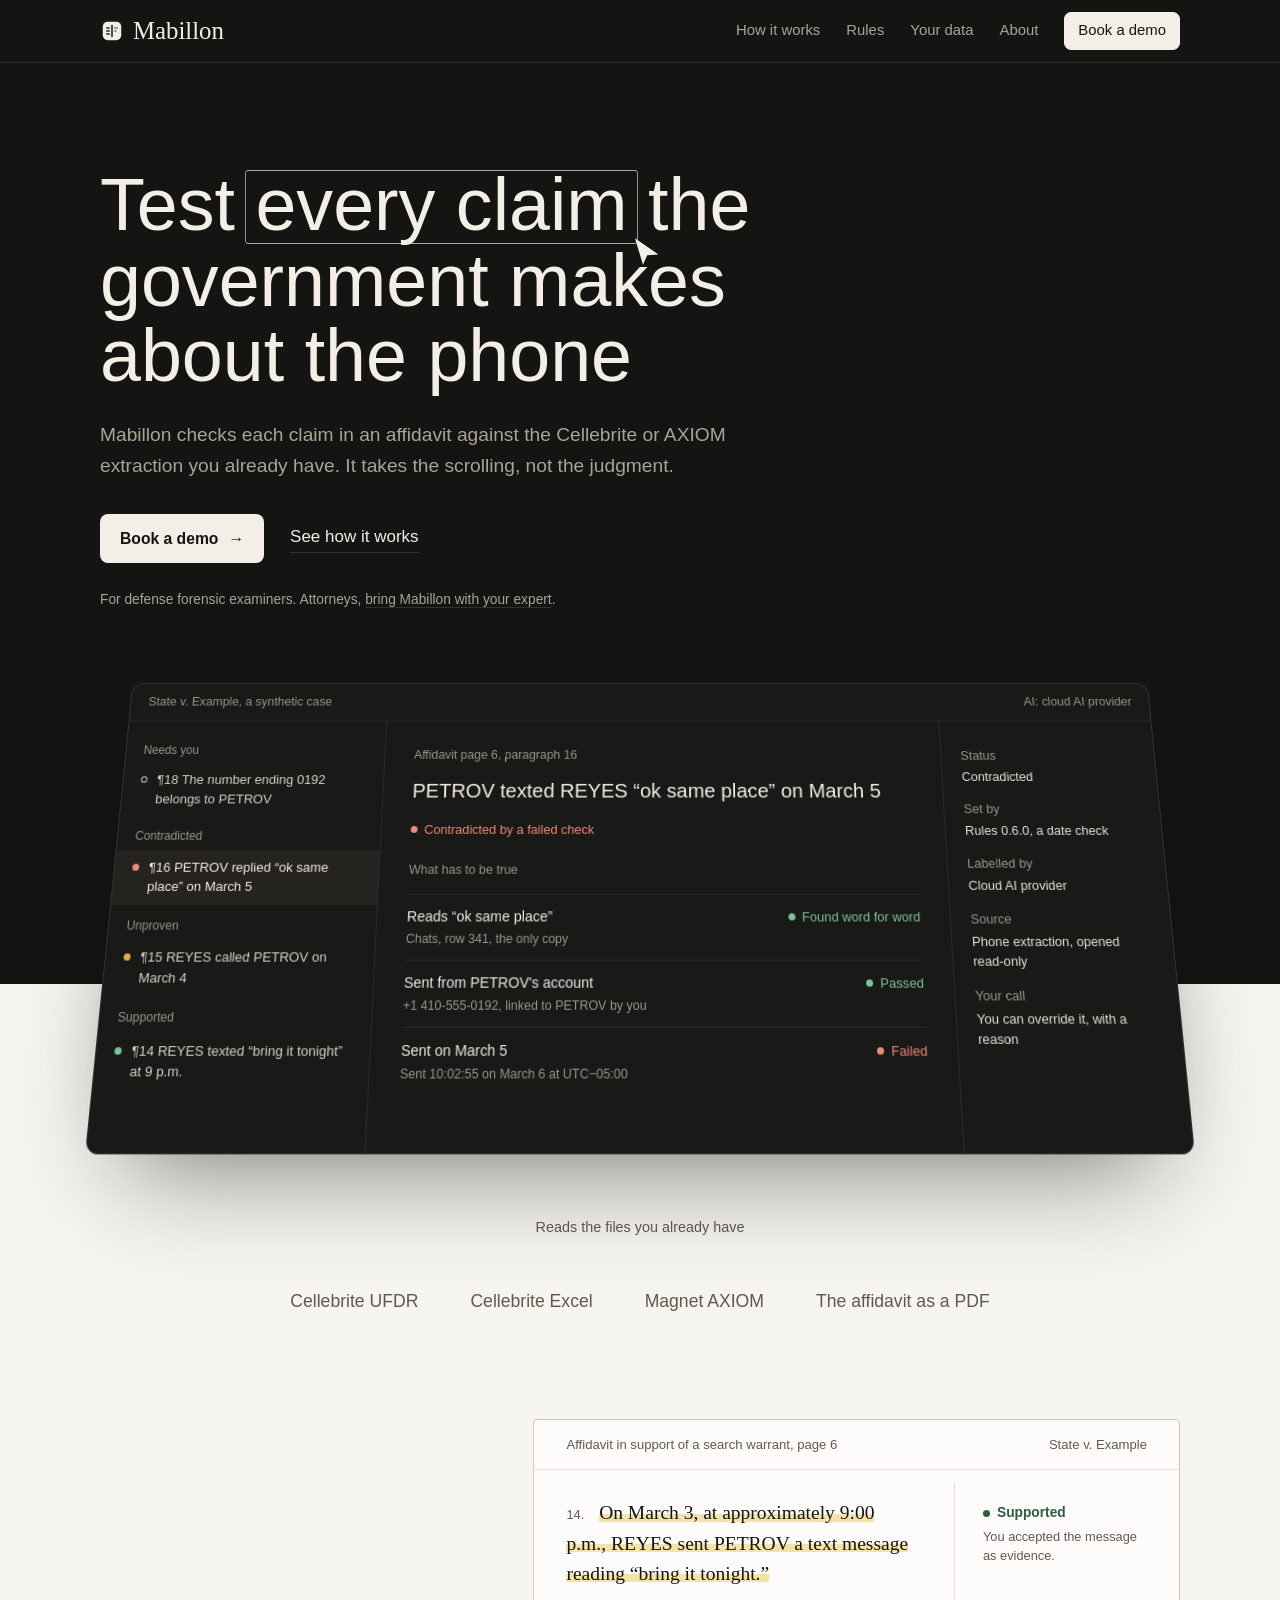
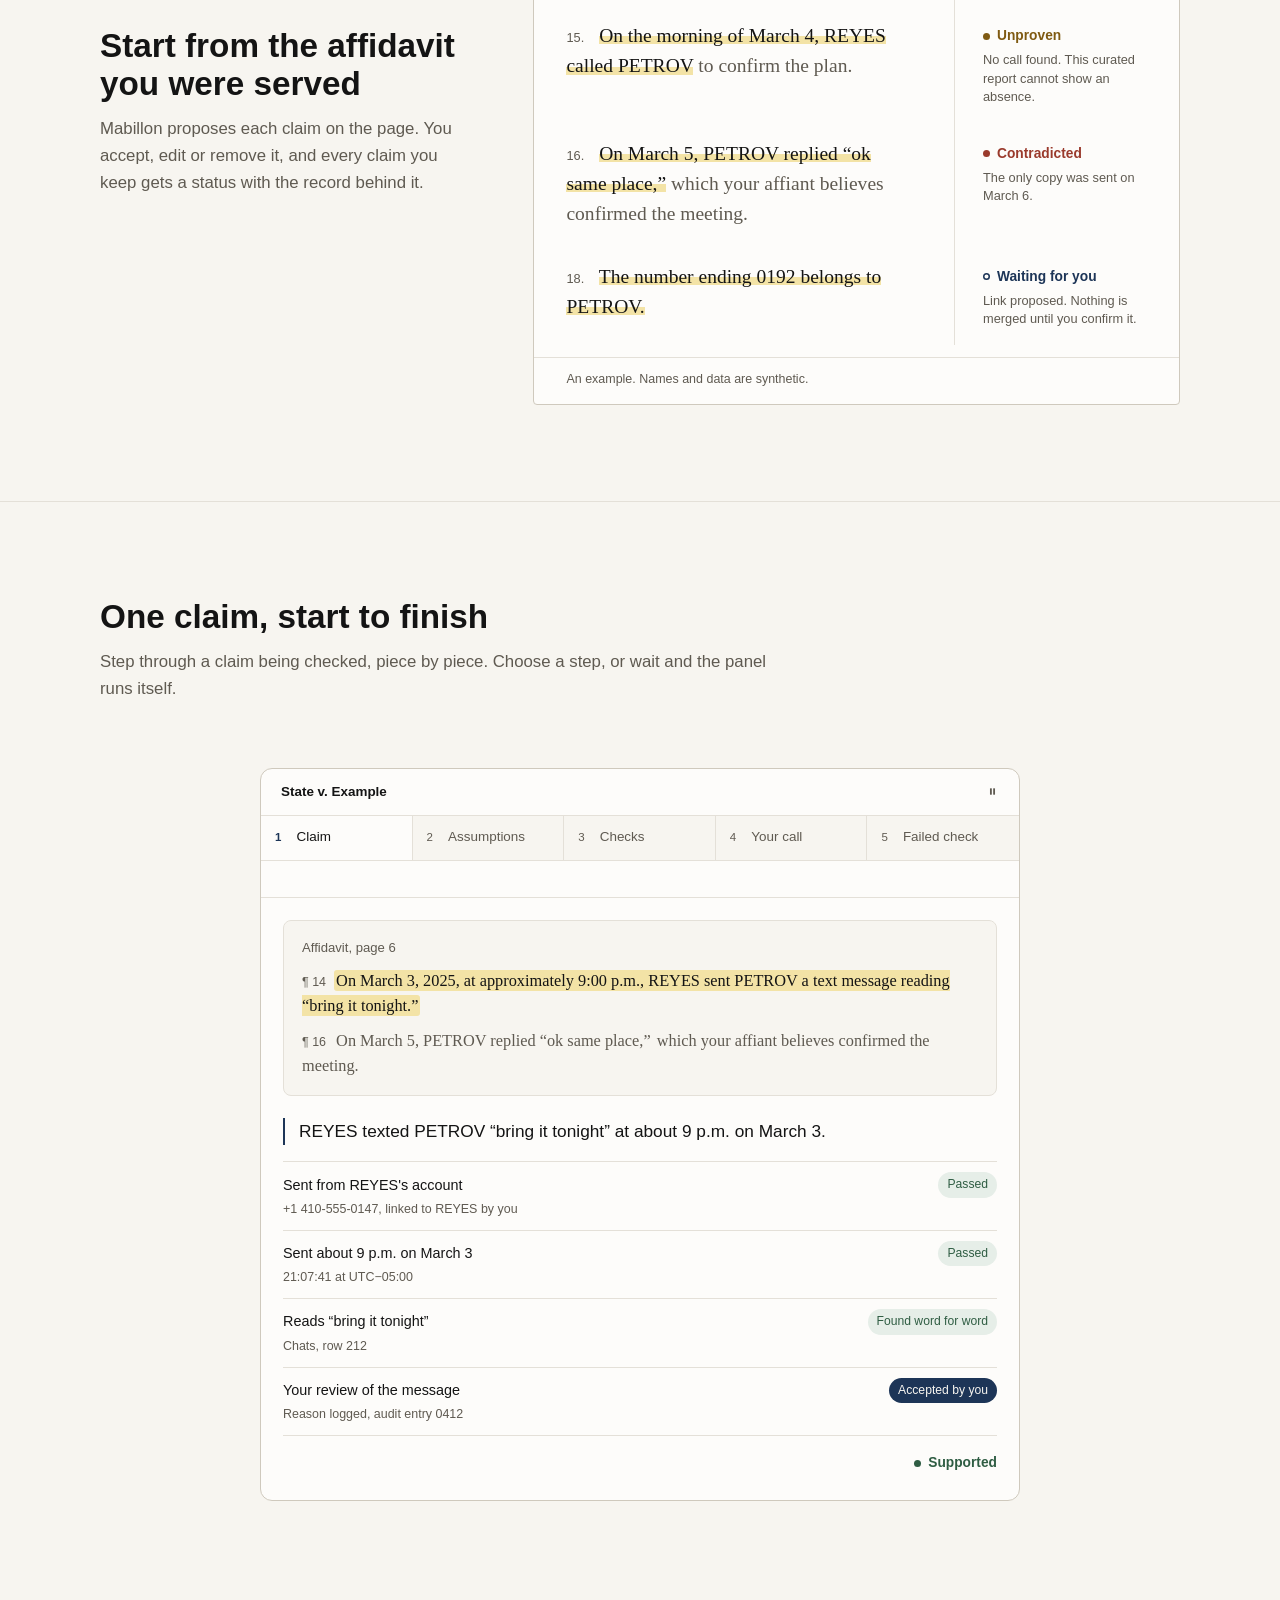
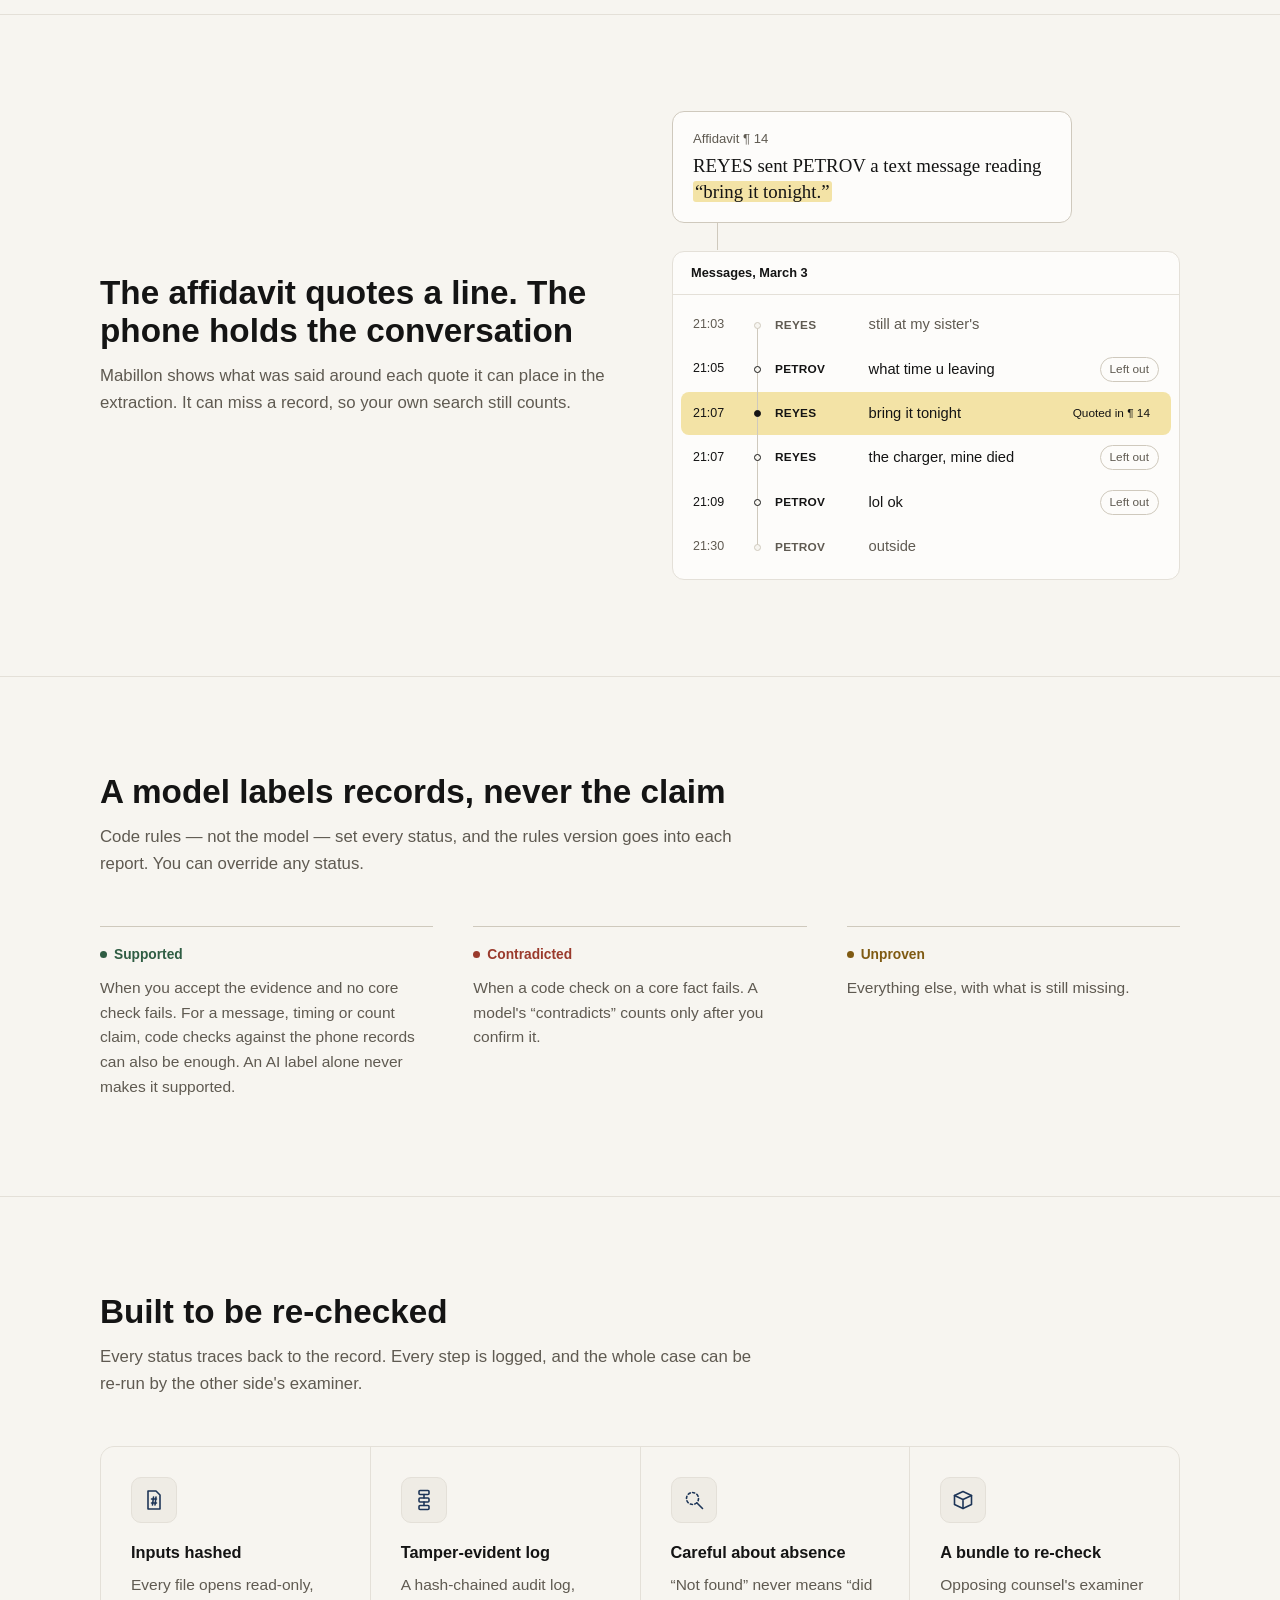
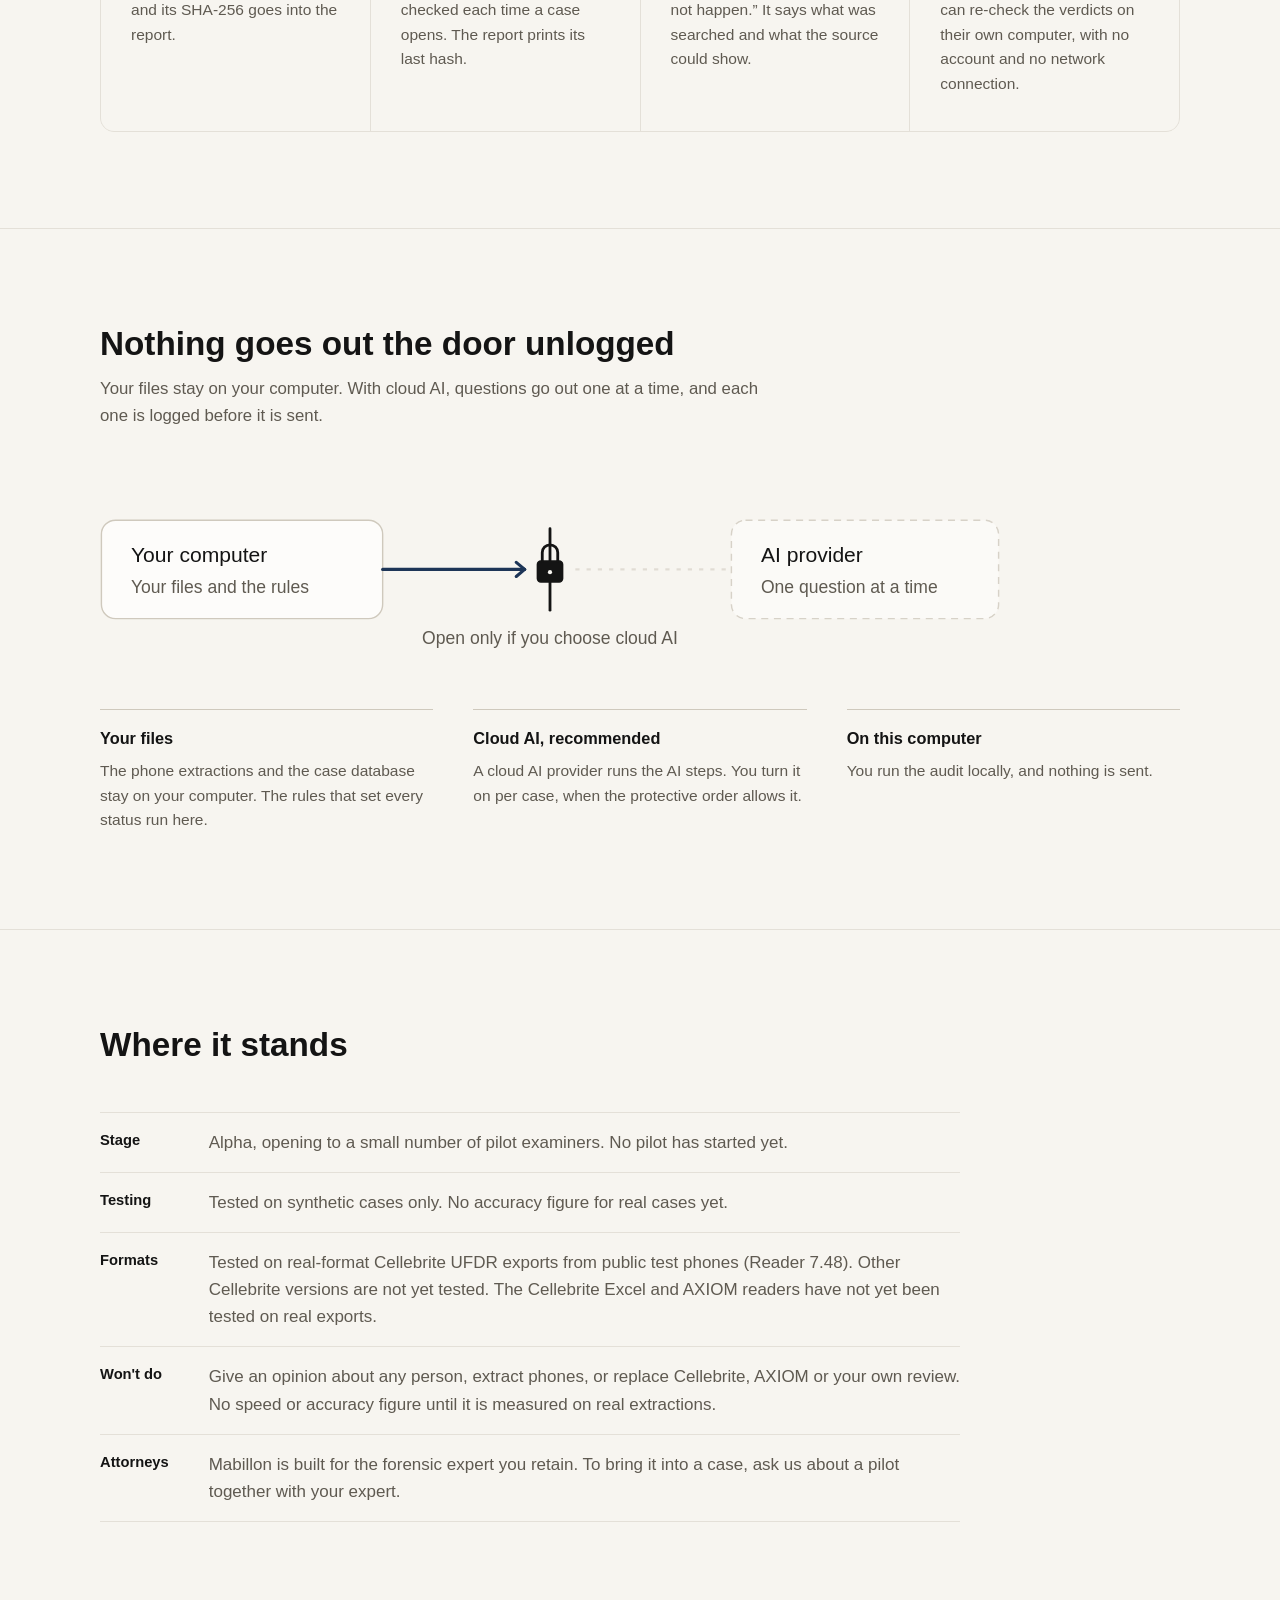
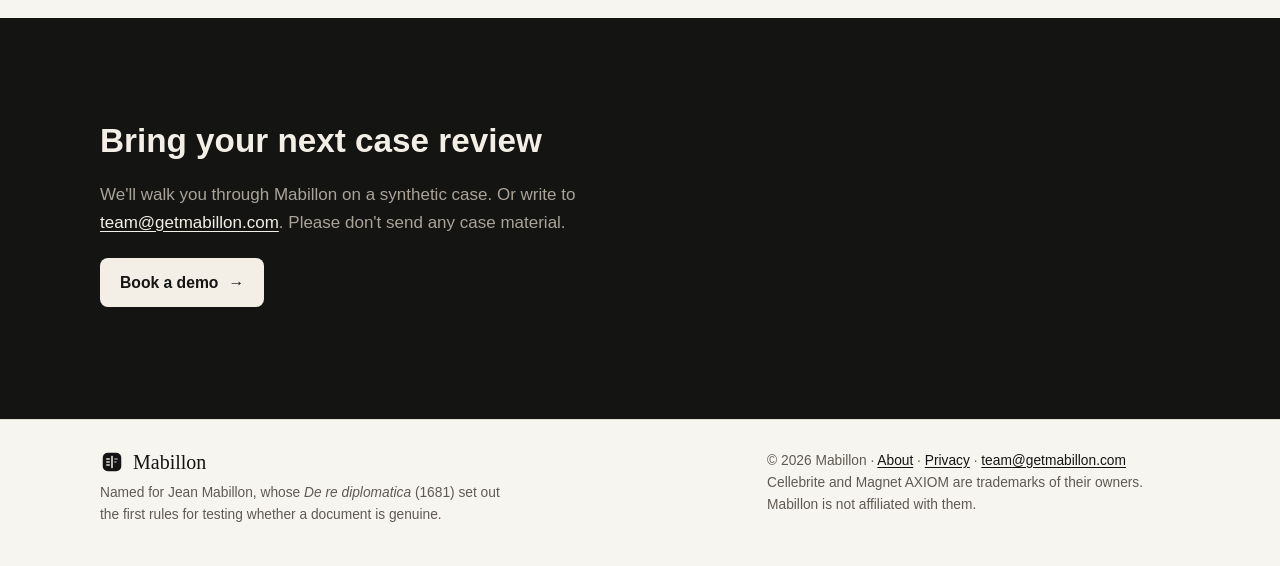
==== commit be280298: "Review fixes: Supported needs no failed core check; onboarding internet row covers claim proposal Co" ====
--- a/site/index.html
+++ b/site/index.html
@@ -204,7 +204,7 @@
         <p>Code rules — not the model — set every status, and the rules version goes into each report. You can override any status.</p>
       </div>
       <div class="cols three reveal">
-        <div><span class="status sup">Supported</span><p>When you accept the evidence. For a message, timing or count claim, code checks against the phone records can also be enough. An AI label alone never makes it supported.</p></div>
+        <div><span class="status sup">Supported</span><p>When you accept the evidence and no core check fails. For a message, timing or count claim, code checks against the phone records can also be enough. An AI label alone never makes it supported.</p></div>
         <div><span class="status con">Contradicted</span><p>When a code check on a core fact fails. A model's “contradicts” counts only after you confirm it.</p></div>
         <div><span class="status unp">Unproven</span><p>Everything else, with what is still missing.</p></div>
       </div>
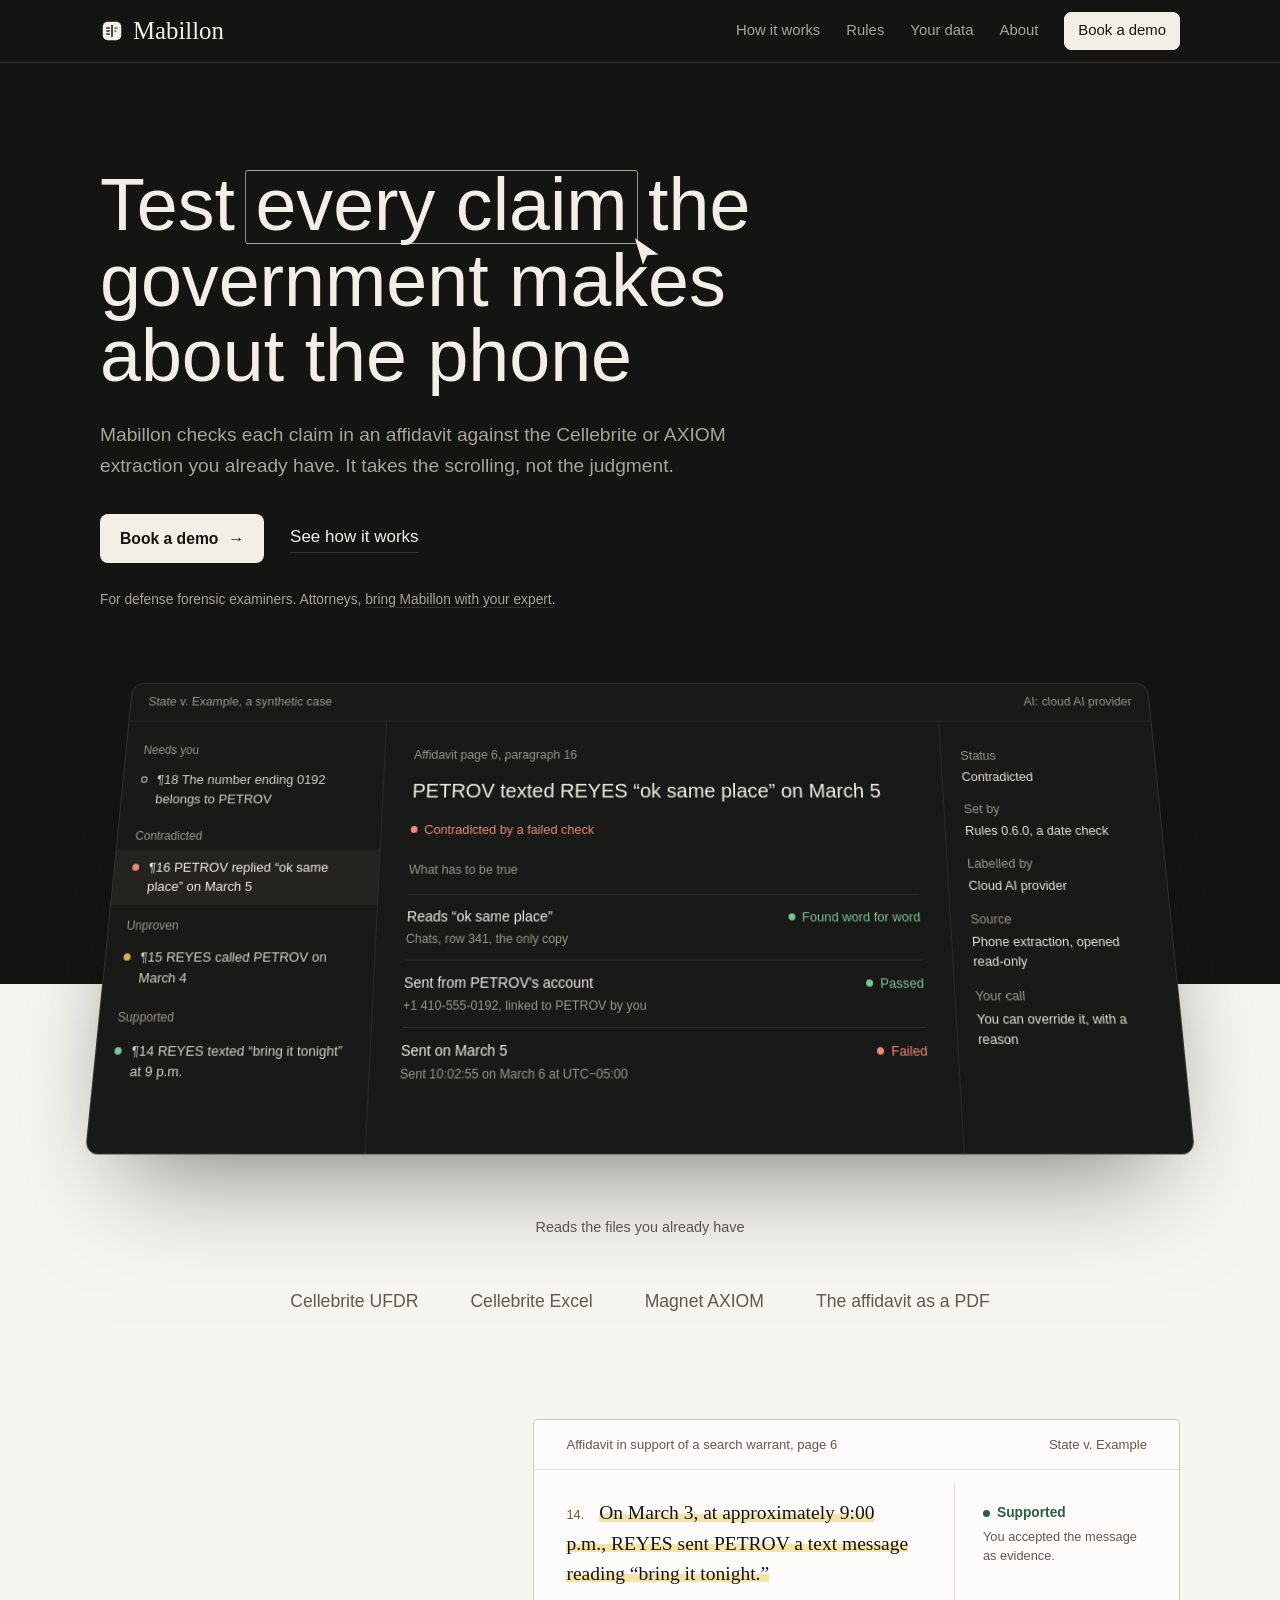
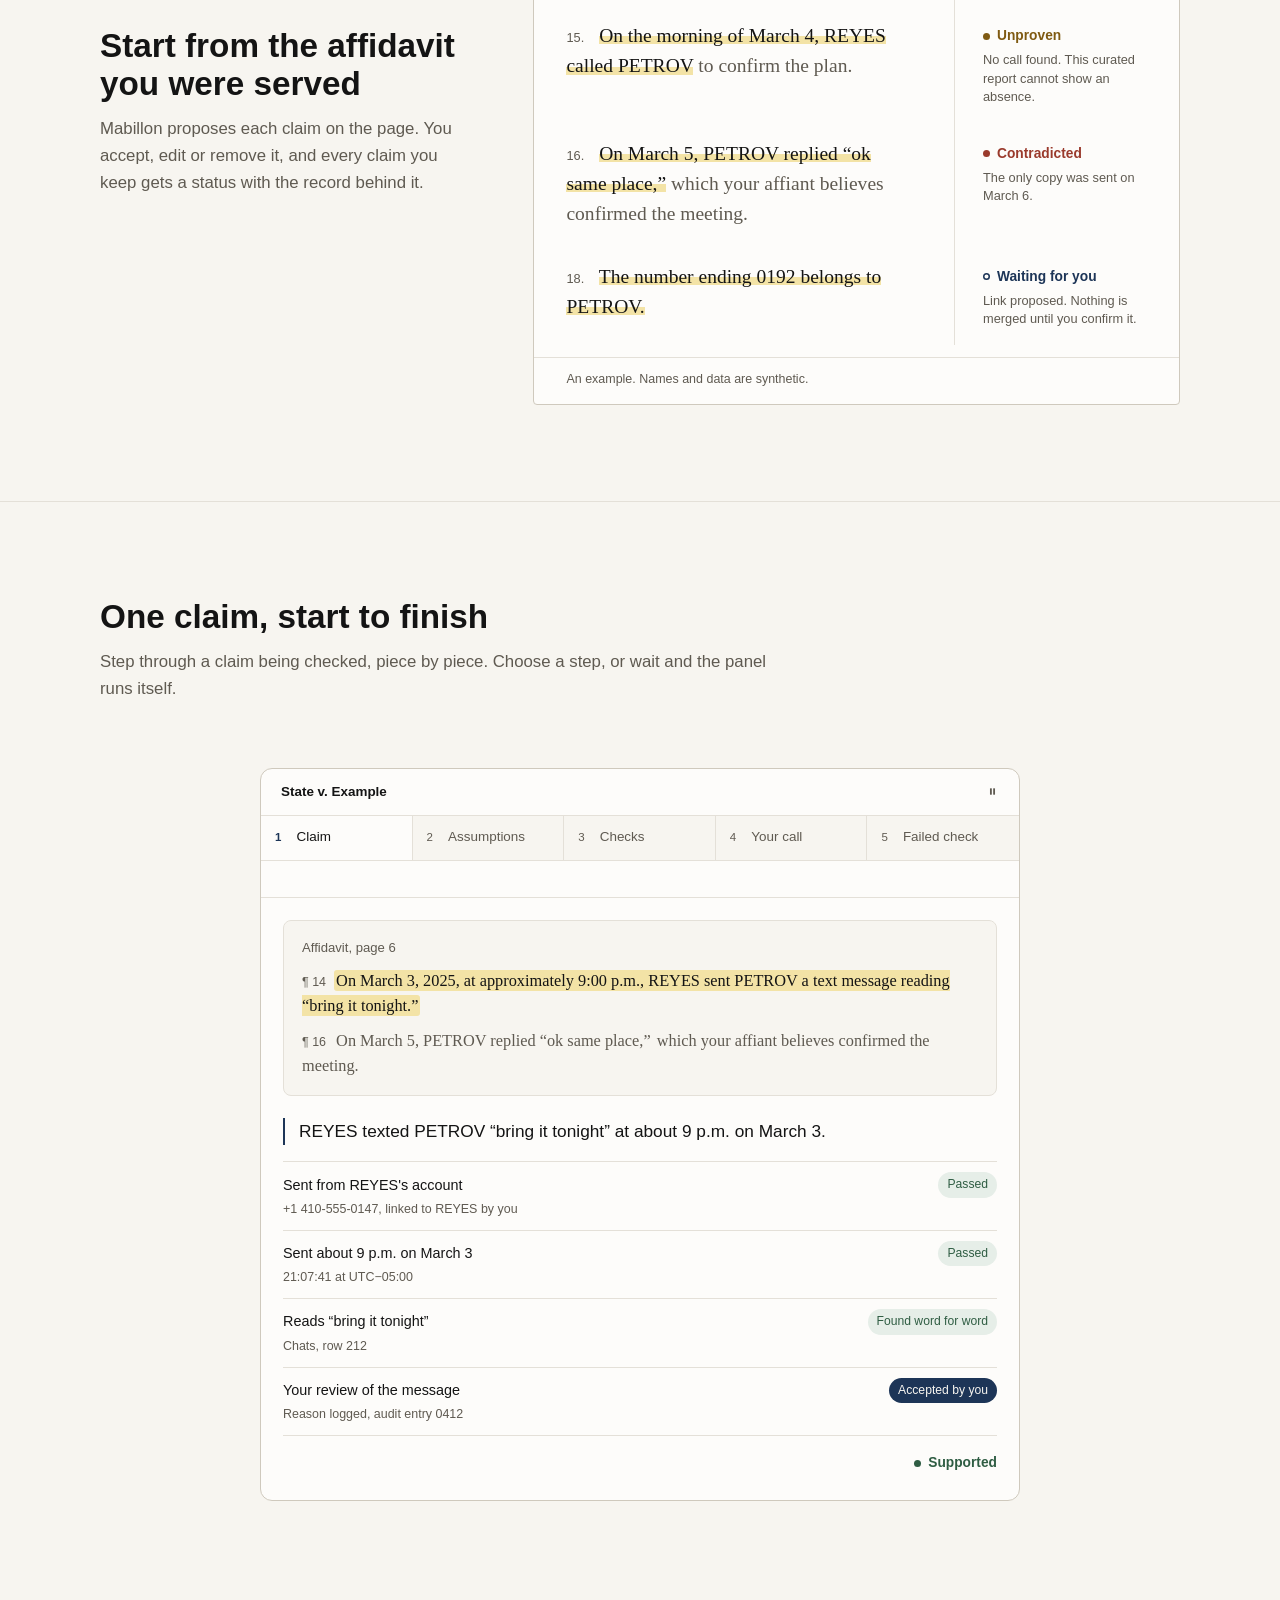
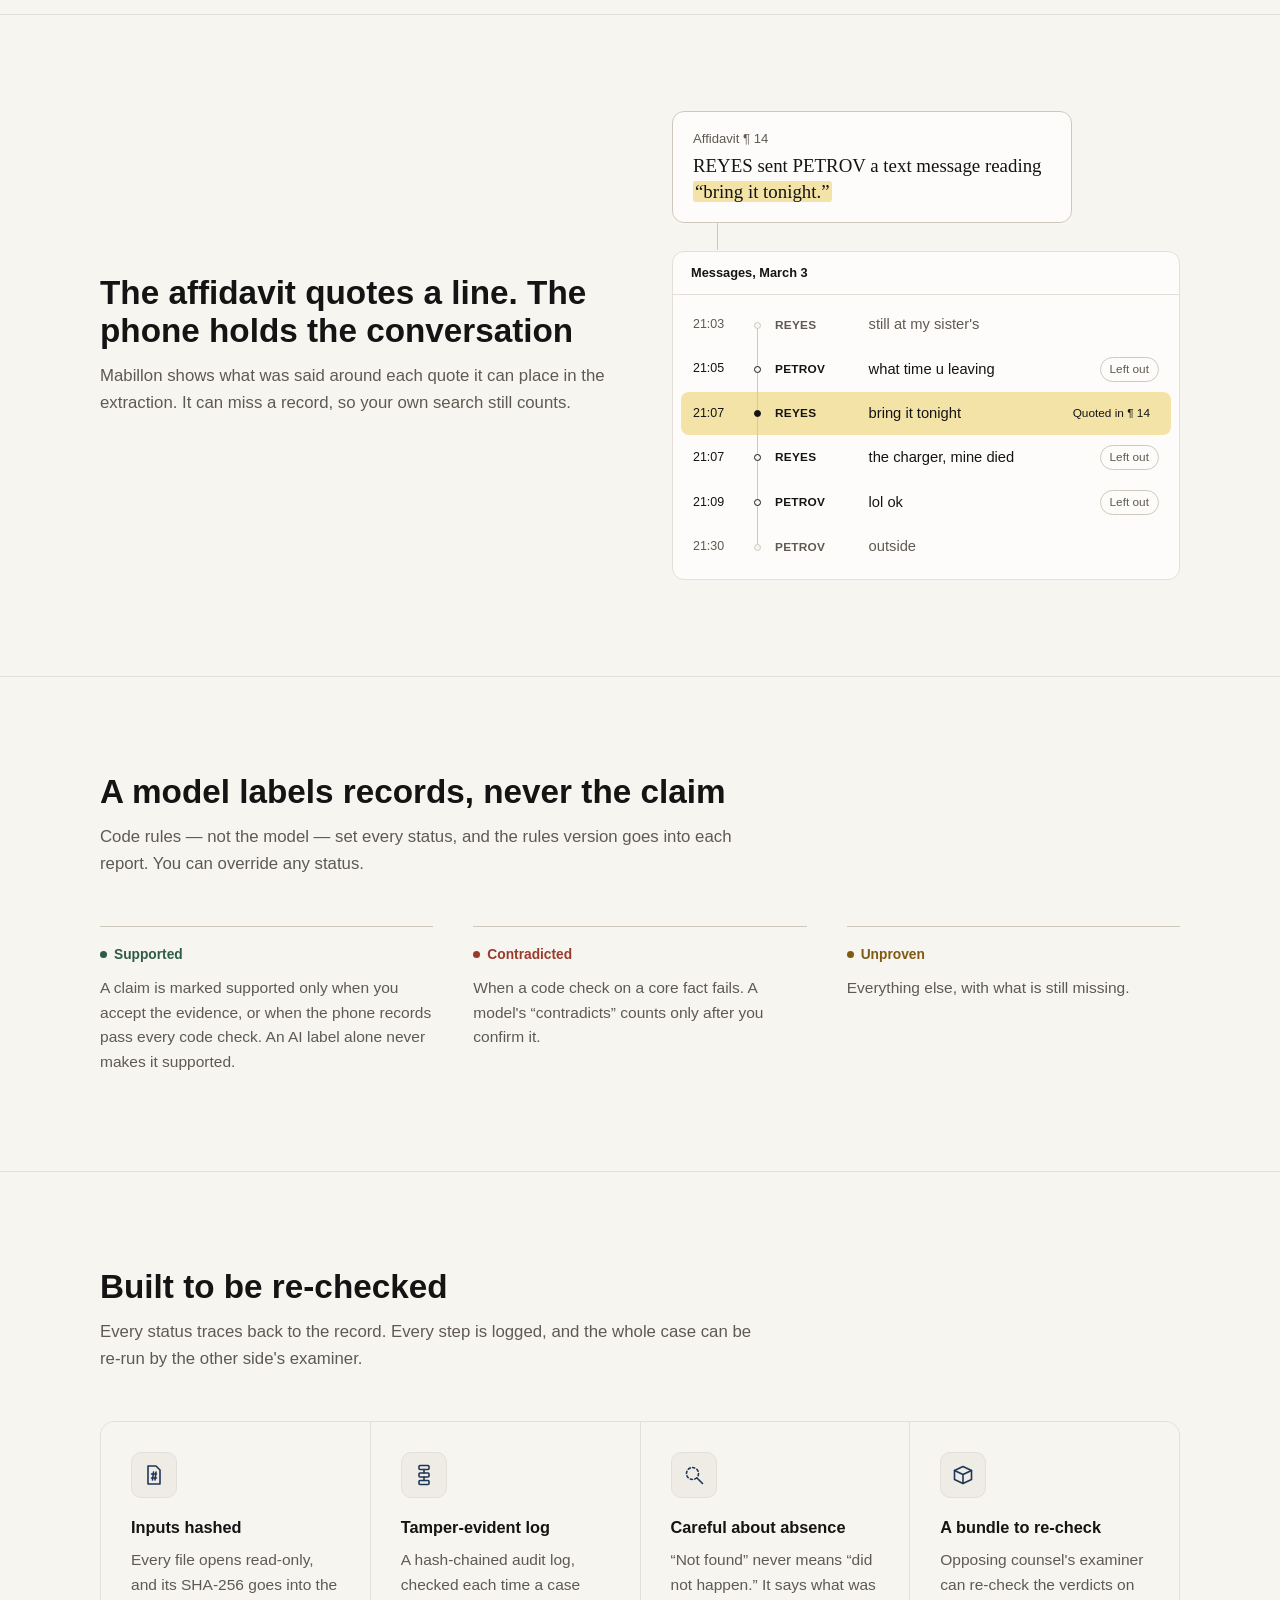
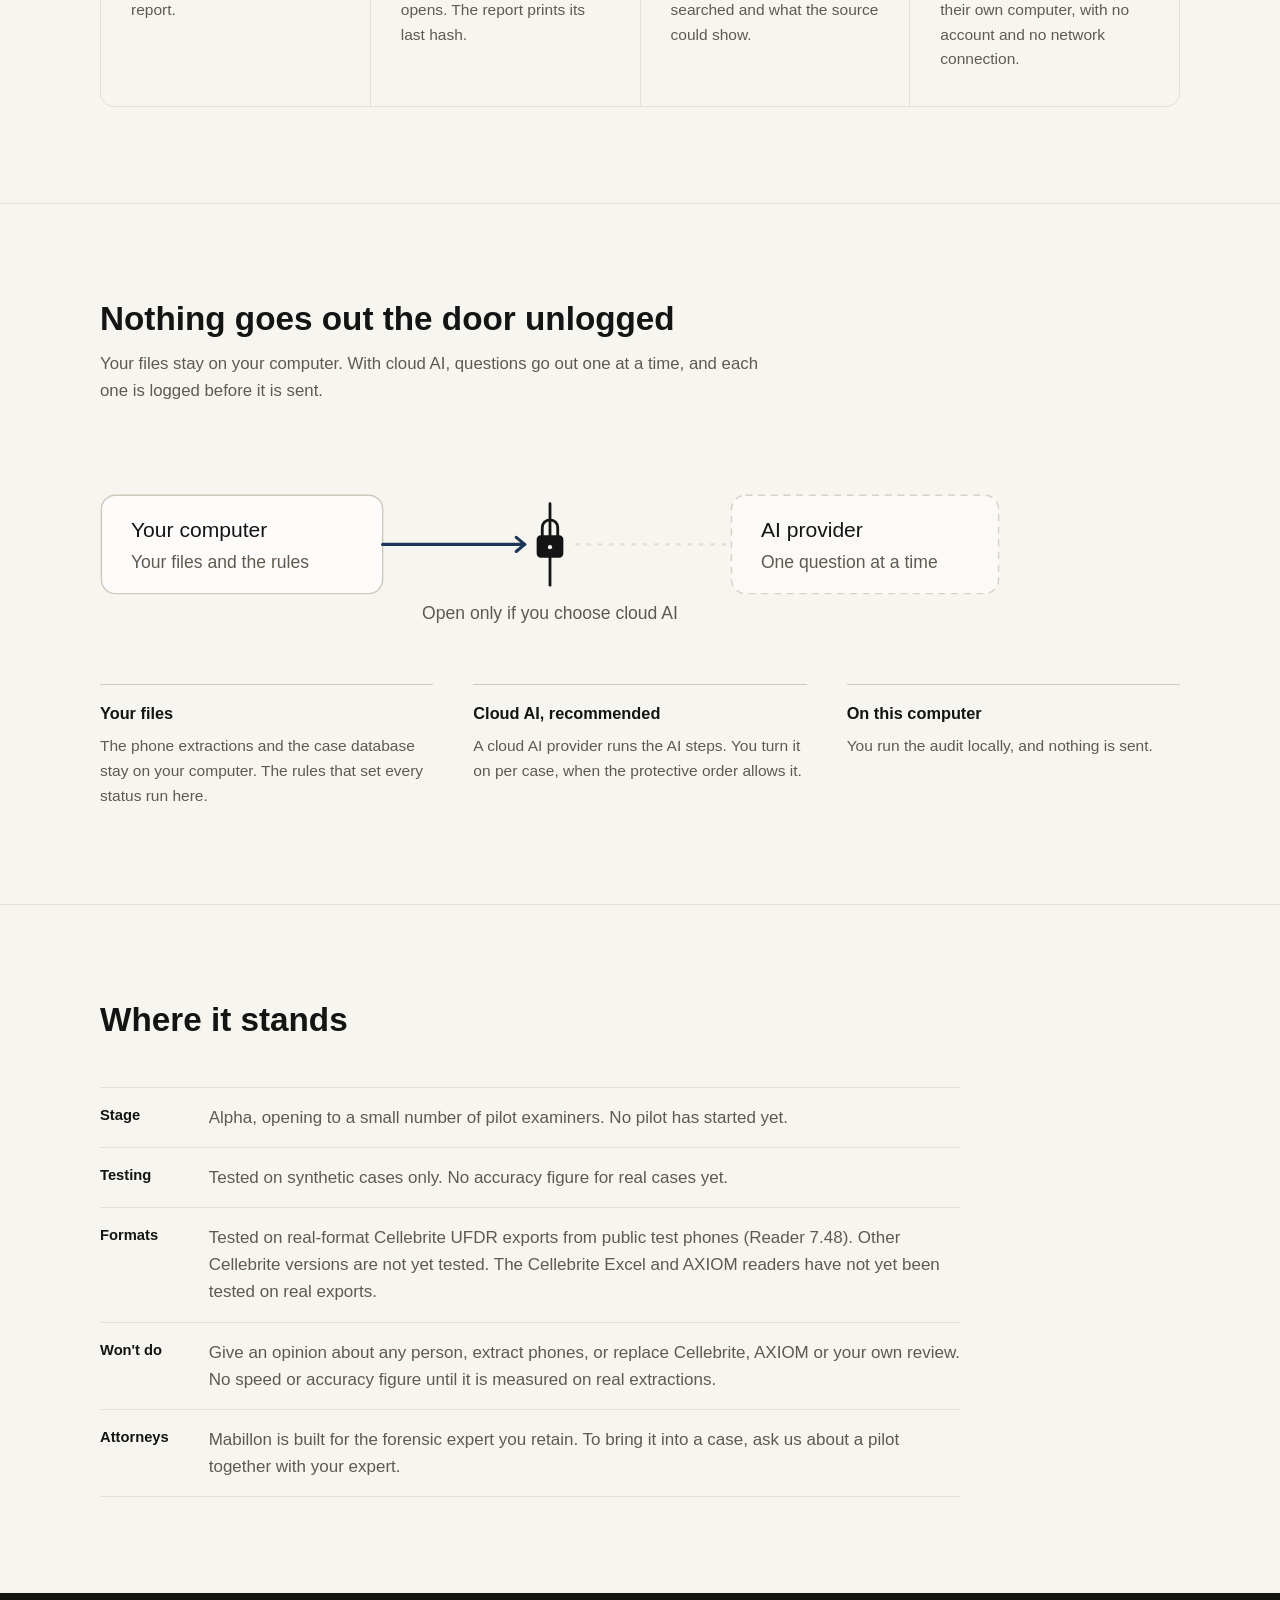
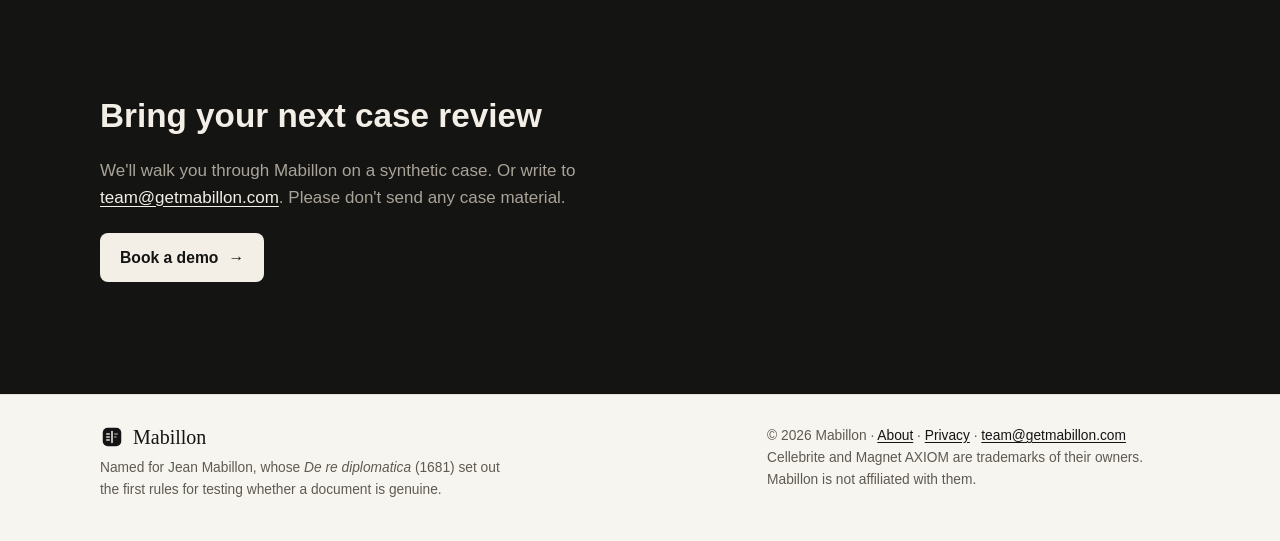
==== commit c5482d83: "Site: Supported card uses Arsh's approved wording Co-Authored-By: Claude Opus 5.5 <noreply@anthropic" ====
--- a/site/index.html
+++ b/site/index.html
@@ -204,7 +204,7 @@
         <p>Code rules — not the model — set every status, and the rules version goes into each report. You can override any status.</p>
       </div>
       <div class="cols three reveal">
-        <div><span class="status sup">Supported</span><p>When you accept the evidence and no core check fails. For a message, timing or count claim, code checks against the phone records can also be enough. An AI label alone never makes it supported.</p></div>
+        <div><span class="status sup">Supported</span><p>A claim is marked supported only when you accept the evidence, or when the phone records pass every code check. An AI label alone never makes it supported.</p></div>
         <div><span class="status con">Contradicted</span><p>When a code check on a core fact fails. A model's “contradicts” counts only after you confirm it.</p></div>
         <div><span class="status unp">Unproven</span><p>Everything else, with what is still missing.</p></div>
       </div>
